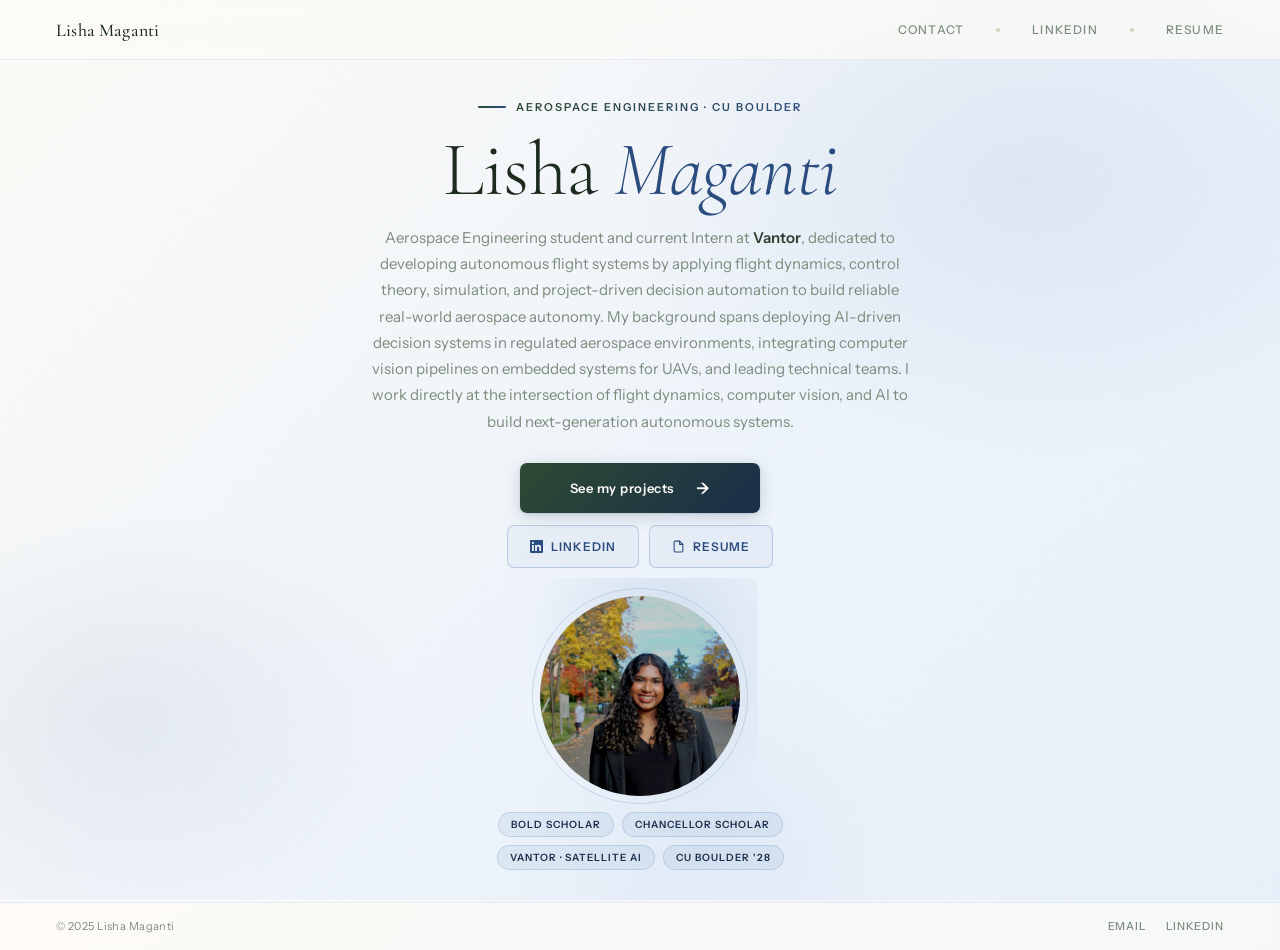
==== index.html @ 4a9e91aa "Add files via upload" ====
<!DOCTYPE html>
<html lang="en">
<head>
  <meta charset="UTF-8" />
  <meta name="viewport" content="width=device-width, initial-scale=1.0" />
  <title>Lisha Maganti — Aerospace Engineer</title>
  <link rel="preconnect" href="https://fonts.googleapis.com" />
  <link rel="preconnect" href="https://fonts.gstatic.com" crossorigin />
  <link href="https://fonts.googleapis.com/css2?family=Cormorant+Garamond:ital,wght@0,300;0,400;0,500;0,600;1,300;1,400&family=Instrument+Sans:wght@400;500;600&display=swap" rel="stylesheet" />
  <style>

    :root {
      --cream:        #FDFBF7;
      --cream-mid:    #F2EFE8;
      --cream-deep:   #E8E3D8;
      --ink:          #1C2B1E;
      --ink-mid:      #2D3F30;
      --ink-light:    #4A5E4D;
      --muted:        #7A8C7C;
      --border:       #D6CFC2;
      --border-light: #EAE5DB;

      /* Forest green — kept */
      --green:        #2D4A32;
      --green-mid:    #3D6145;

      /* Blues — new */
      --blue-deep:    #1A2E4A;
      --blue-mid:     #2B4C7E;
      --blue-soft:    #4A7AB5;
      --blue-pale:    #C8DCF5;
      --blue-wash:    rgba(74, 122, 181, 0.08);

      /* Gradients */
      --grad-hero-bg:  linear-gradient(135deg, #FDFBF7 0%, #EEF4FB 55%, #E8F0FA 100%);
      --grad-photo:    linear-gradient(160deg, #EEF4FB 0%, #D8E8F8 100%);
      --grad-btn:      linear-gradient(135deg, #2D4A32 0%, #1A2E4A 100%);
      --grad-card-hover: linear-gradient(160deg, #F7FBFF 0%, #EEF4FB 100%);
      --grad-tag-green: linear-gradient(135deg, rgba(45,74,50,0.10) 0%, rgba(26,46,74,0.08) 100%);
      --grad-accent-line: linear-gradient(90deg, #2D4A32, #2B4C7E);

      --serif:  'Cormorant Garamond', Georgia, serif;
      --sans:   'Instrument Sans', system-ui, sans-serif;
      --ease:   cubic-bezier(0.4, 0, 0.2, 1);
    }

    *, *::before, *::after { box-sizing: border-box; margin: 0; padding: 0; }
    html, body { height: 100%; }
    body {
      font-family: var(--sans);
      background: var(--grad-hero-bg);
      color: var(--ink);
      -webkit-font-smoothing: antialiased;
    }
    a { color: inherit; text-decoration: none; }
    button { font-family: inherit; cursor: pointer; border: none; background: none; }

    /* Grain */
    body::before {
      content: '';
      position: fixed; inset: 0; z-index: 0; pointer-events: none;
      background-image: url("data:image/svg+xml,%3Csvg xmlns='http://www.w3.org/2000/svg' width='300' height='300'%3E%3Cfilter id='n'%3E%3CfeTurbulence type='fractalNoise' baseFrequency='0.75' numOctaves='4' stitchTiles='stitch'/%3E%3C/filter%3E%3Crect width='300' height='300' filter='url(%23n)' opacity='0.025'/%3E%3C/svg%3E");
    }

    /* Floating blue orbs on hero bg */
    body::after {
      content: '';
      position: fixed; inset: 0; z-index: 0; pointer-events: none;
      background:
        radial-gradient(ellipse 600px 400px at 80% 20%, rgba(74,122,181,0.10) 0%, transparent 70%),
        radial-gradient(ellipse 400px 300px at 10% 80%, rgba(43,76,126,0.07) 0%, transparent 70%),
        radial-gradient(ellipse 300px 300px at 55% 95%, rgba(74,122,181,0.06) 0%, transparent 70%);
    }

    .page {
      position: relative; z-index: 1;
      min-height: 100vh;
      display: flex; flex-direction: column;
    }

    /* ── NAV ─────────────────────────────────── */
    nav {
      display: flex; align-items: center; justify-content: space-between;
      padding: 0 56px; height: 60px;
      border-bottom: 1px solid rgba(200,220,245,0.5);
      backdrop-filter: blur(8px);
      background: rgba(253,251,247,0.7);
      flex-shrink: 0;
      position: relative; z-index: 5;
    }

    .nav-wordmark {
      font-family: var(--serif);
      font-size: 18px; font-weight: 500; letter-spacing: 0.01em; color: var(--ink);
    }

    .nav-right { display: flex; align-items: center; gap: 32px; }

    .nav-link {
      font-size: 12px; font-weight: 500; letter-spacing: 0.1em; text-transform: uppercase;
      color: var(--muted); transition: color 0.2s;
    }
    .nav-link:hover { color: var(--blue-deep); }

    .nav-dot { width: 4px; height: 4px; border-radius: 50%; background: var(--border); }

    /* ── HERO ────────────────────────────────── */
    .hero {
      flex: 1;
      display: flex;
      flex-direction: column;
      align-items: center;
      justify-content: center;
      text-align: center;
      max-width: 860px; width: 100%;
      margin: 0 auto; padding: 40px 56px 32px;
      gap: 0;
    }

    .hero-left {
      display: flex; flex-direction: column; align-items: center;
      width: 100%;
    }

    .hero-eyebrow {
      display: flex; align-items: center; justify-content: center; gap: 10px; margin-bottom: 18px;
      opacity: 0; animation: riseIn 0.6s var(--ease) 0.1s forwards;
    }

    .eyebrow-line {
      width: 28px; height: 2px; flex-shrink: 0;
      background: var(--grad-accent-line);
      border-radius: 2px;
    }

    .eyebrow-text {
      font-size: 11px; font-weight: 600; letter-spacing: 0.18em; text-transform: uppercase;
      background: var(--grad-accent-line);
      -webkit-background-clip: text; -webkit-text-fill-color: transparent;
      background-clip: text;
    }

    .hero-name {
      font-family: var(--serif);
      font-size: clamp(44px, 6vw, 82px);
      font-weight: 300; line-height: 1.0;
      color: var(--ink); letter-spacing: -0.01em; margin-bottom: 16px;
      white-space: nowrap;
      opacity: 0; animation: riseIn 0.7s var(--ease) 0.2s forwards;
    }

    .hero-name em { font-style: italic; font-weight: 300; color: var(--blue-mid); }

    .hero-bio {
      font-size: 15px; font-weight: 400; line-height: 1.75; color: var(--muted);
      max-width: 540px; margin-bottom: 0;
      opacity: 0; animation: riseIn 0.7s var(--ease) 0.32s forwards;
    }

    .hero-bio strong { color: var(--ink-mid); font-weight: 600; }

    .hero-ctas {
      display: flex; flex-direction: column; gap: 12px; align-items: center;
      margin-top: 28px;
      opacity: 0; animation: riseIn 0.7s var(--ease) 0.62s forwards;
    }

    .btn-primary {
      display: inline-flex; align-items: center; justify-content: center; gap: 10px;
      padding: 15px 36px;
      background: var(--grad-btn);
      color: var(--cream);
      border-radius: 7px;
      font-size: 13px; font-weight: 600; letter-spacing: 0.04em;
      transition: opacity 0.22s, transform 0.18s, box-shadow 0.22s;
      min-width: 240px;
      box-shadow: 0 4px 16px rgba(26,46,74,0.18), 0 1px 3px rgba(26,46,74,0.12);
    }
    .btn-primary:hover {
      opacity: 0.88; transform: translateY(-2px);
      box-shadow: 0 10px 28px rgba(26,46,74,0.25), 0 2px 6px rgba(26,46,74,0.15);
    }

    .btn-primary-arrow { font-size: 16px; margin-left: 12px; transition: transform 0.2s; }
    .btn-primary:hover .btn-primary-arrow { transform: translateX(3px); }

    .btn-secondary-row { display: flex; gap: 10px; }

    .btn-secondary {
      display: inline-flex; align-items: center; gap: 8px;
      padding: 13px 22px;
      border: 1px solid rgba(74,122,181,0.3);
      border-radius: 7px;
      font-size: 12px; font-weight: 600; letter-spacing: 0.08em; text-transform: uppercase;
      color: var(--blue-mid);
      background: rgba(74,122,181,0.05);
      transition: border-color 0.2s, color 0.2s, background 0.2s, box-shadow 0.2s;
      flex: 1; justify-content: center;
    }
    .btn-secondary:hover {
      border-color: var(--blue-mid); color: var(--blue-deep);
      background: rgba(74,122,181,0.10);
      box-shadow: 0 4px 14px rgba(74,122,181,0.15);
    }

    /* ── PHOTO SIDE ──────────────────────────── */
    .hero-right {
      display: flex; flex-direction: column;
      align-items: center; justify-content: center; gap: 16px;
      opacity: 0; animation: riseIn 0.8s var(--ease) 0.5s forwards;
      margin-top: 28px;
      width: 100%;
    }

    .photo-frame {
      position: relative;
      width: clamp(140px, 16vw, 200px);
      aspect-ratio: 1/1;
    }

    /* Blue gradient glow behind photo */
    .photo-frame::after {
      content: '';
      position: absolute;
      inset: -18px;
      background: radial-gradient(ellipse at 60% 30%, rgba(74,122,181,0.18) 0%, transparent 70%);
      border-radius: 12px;
      z-index: 0;
    }

    /* Offset decorative border */
    .photo-frame::before {
      content: '';
      position: absolute; inset: -8px;
      border: 1px solid rgba(74,122,181,0.22);
      border-radius: 50%; z-index: 1;
    }

    .photo-placeholder {
      position: relative; z-index: 2;
      width: 100%; height: 100%;
      background: var(--grad-photo);
      border: 2px solid rgba(74,122,181,0.25);
      border-radius: 50%;
      display: flex; flex-direction: column;
      align-items: center; justify-content: center; gap: 12px; overflow: hidden;
    }

    .photo-placeholder::before {
      content: ''; position: absolute; inset: 0;
      background-image:
        linear-gradient(rgba(74,122,181,0.08) 1px, transparent 1px),
        linear-gradient(90deg, rgba(74,122,181,0.08) 1px, transparent 1px);
      background-size: 24px 24px;
    }

    .photo-placeholder-icon {
      position: relative; z-index: 1;
      width: 48px; height: 48px; border-radius: 50%;
      border: 1px dashed rgba(74,122,181,0.35);
      display: flex; align-items: center; justify-content: center;
    }
    .photo-placeholder-icon svg { width: 20px; height: 20px; stroke: var(--blue-soft); fill: none; stroke-width: 1.5; }

    .photo-placeholder-label {
      position: relative; z-index: 1;
      font-size: 10px; font-weight: 600; letter-spacing: 0.14em; text-transform: uppercase;
      color: var(--blue-soft);
      background: rgba(238,244,251,0.85);
      padding: 5px 12px;
      border: 1px dashed rgba(74,122,181,0.3);
      border-radius: 4px;
    }

    .credential-tags { display: flex; flex-wrap: wrap; gap: 8px; justify-content: center; max-width: 300px; }

    .credential-tag {
      font-size: 10px; font-weight: 600; letter-spacing: 0.1em; text-transform: uppercase;
      color: var(--blue-deep);
      background: rgba(74,122,181,0.09);
      border: 1px solid rgba(74,122,181,0.22);
      padding: 5px 12px; border-radius: 100px;
    }

    /* ── FOOTER ──────────────────────────────── */
    .page-footer {
      flex-shrink: 0;
      border-top: 1px solid rgba(200,220,245,0.5);
      padding: 0 56px; height: 48px;
      display: flex; align-items: center; justify-content: space-between;
      background: rgba(253,251,247,0.6);
      backdrop-filter: blur(8px);
      position: relative; z-index: 5;
    }

    .footer-left { font-size: 11px; color: var(--muted); letter-spacing: 0.04em; }
    .footer-right { display: flex; align-items: center; gap: 20px; }
    .footer-link {
      font-size: 11px; color: var(--muted); letter-spacing: 0.08em;
      text-transform: uppercase; font-weight: 500; transition: color 0.2s;
    }
    .footer-link:hover { color: var(--blue-deep); }

    /* ═══ PROJECTS PAGE ══════════════════════════════════ */
    #projects-page {
      display: none; position: fixed; inset: 0; z-index: 200;
      background: var(--grad-hero-bg);
      overflow-y: auto; opacity: 0;
      transition: opacity 0.4s var(--ease);
    }
    #projects-page.visible { display: block; }
    #projects-page.active  { opacity: 1; }

    /* Blue orbs on projects bg too */
    #projects-page::before {
      content: ''; position: fixed; inset: 0; pointer-events: none;
      background:
        radial-gradient(ellipse 500px 350px at 90% 10%, rgba(74,122,181,0.09) 0%, transparent 70%),
        radial-gradient(ellipse 400px 300px at 5% 90%,  rgba(43,76,126,0.07) 0%, transparent 70%);
    }

    .proj-nav {
      display: flex; align-items: center; justify-content: space-between;
      padding: 0 56px; height: 60px;
      border-bottom: 1px solid rgba(200,220,245,0.5);
      position: sticky; top: 0;
      background: rgba(253,251,247,0.85);
      backdrop-filter: blur(14px); z-index: 10;
    }

    .proj-nav-left { display: flex; align-items: center; gap: 20px; }

    .btn-back {
      display: flex; align-items: center; gap: 8px;
      font-size: 12px; font-weight: 600; letter-spacing: 0.1em; text-transform: uppercase;
      color: var(--muted); padding: 8px 16px;
      border: 1px solid rgba(74,122,181,0.25); border-radius: 5px;
      background: transparent; transition: all 0.2s; cursor: pointer;
    }
    .btn-back:hover { color: var(--blue-deep); border-color: var(--blue-soft); background: rgba(74,122,181,0.06); }

    .proj-nav-wordmark { font-family: var(--serif); font-size: 16px; font-weight: 500; color: var(--ink); }

    .proj-content { max-width: 1180px; margin: 0 auto; padding: 64px 56px 100px; position: relative; z-index: 1; }

    .proj-header { margin-bottom: 52px; }

    .proj-eyebrow { display: flex; align-items: center; gap: 10px; margin-bottom: 16px; }
    .proj-eyebrow-line { width: 24px; height: 2px; border-radius: 2px; background: var(--grad-accent-line); }
    .proj-eyebrow-text {
      font-size: 11px; font-weight: 600; letter-spacing: 0.18em; text-transform: uppercase;
      background: var(--grad-accent-line);
      -webkit-background-clip: text; -webkit-text-fill-color: transparent; background-clip: text;
    }

    .proj-title {
      font-family: var(--serif);
      font-size: clamp(36px, 4vw, 58px); font-weight: 300; line-height: 1.05; color: var(--ink);
    }
    .proj-title em { font-style: italic; color: var(--blue-mid); }

    /* Grid */
    .proj-grid {
      display: grid; grid-template-columns: repeat(3, 1fr);
      gap: 16px;
    }

    .proj-card {
      background: rgba(253,251,247,0.75);
      border: 1px solid rgba(200,220,245,0.6);
      border-radius: 12px; padding: 28px 24px;
      cursor: pointer;
      transition: background 0.25s, border-color 0.25s, transform 0.22s, box-shadow 0.25s;
      display: flex; flex-direction: column; gap: 12px;
      position: relative;
      backdrop-filter: blur(6px);
    }

    .proj-card:hover {
      background: rgba(238,244,251,0.92);
      border-color: rgba(74,122,181,0.38);
      transform: translateY(-3px);
      box-shadow: 0 12px 32px rgba(74,122,181,0.13), 0 2px 6px rgba(26,46,74,0.07);
    }

    .proj-card.wide { grid-column: span 2; }

    /* Blue accent stripe at top of card */
    .proj-card::before {
      content: '';
      position: absolute; top: 0; left: 24px; right: 24px; height: 2px;
      background: var(--grad-accent-line);
      border-radius: 0 0 2px 2px;
      opacity: 0;
      transition: opacity 0.25s;
    }
    .proj-card:hover::before { opacity: 1; }

    .proj-card-cat {
      font-size: 10px; font-weight: 600; letter-spacing: 0.14em; text-transform: uppercase;
      background: var(--grad-accent-line);
      -webkit-background-clip: text; -webkit-text-fill-color: transparent; background-clip: text;
    }

    .proj-card-img {
      width: 100%; aspect-ratio: 16/9;
      background: linear-gradient(135deg, #EEF4FB 0%, #D8E8F8 100%);
      border: 1px dashed rgba(74,122,181,0.25);
      border-radius: 7px;
      display: flex; align-items: center; justify-content: center;
      position: relative; overflow: hidden;
    }

    .proj-card-img::before {
      content: ''; position: absolute; inset: 0;
      background-image:
        linear-gradient(rgba(74,122,181,0.07) 1px, transparent 1px),
        linear-gradient(90deg, rgba(74,122,181,0.07) 1px, transparent 1px);
      background-size: 20px 20px;
    }

    .proj-card-img-label {
      position: relative; z-index: 1;
      font-size: 10px; font-weight: 600; letter-spacing: 0.12em; text-transform: uppercase;
      color: var(--blue-soft); background: rgba(238,244,251,0.9);
      border: 1px dashed rgba(74,122,181,0.3); padding: 4px 10px; border-radius: 4px;
    }

    .proj-card-title {
      font-family: var(--serif); font-size: 20px; font-weight: 400;
      line-height: 1.2; color: var(--ink);
    }

    .proj-card-desc {
      font-size: 13px; line-height: 1.65; color: var(--muted); flex: 1;
    }

    /* Tags — restored from V1, restyled */
    .proj-card-tags { display: flex; flex-wrap: wrap; gap: 6px; margin-top: 4px; }

    .proj-card-tag {
      font-size: 10px; font-weight: 600; letter-spacing: 0.06em;
      padding: 4px 10px; border-radius: 5px;
      color: var(--blue-deep);
      background: rgba(74,122,181,0.09);
      border: 1px solid rgba(74,122,181,0.2);
      transition: background 0.2s, border-color 0.2s;
    }
    .proj-card:hover .proj-card-tag {
      background: rgba(74,122,181,0.14);
      border-color: rgba(74,122,181,0.32);
    }

    .proj-card-arrow {
      position: absolute; top: 24px; right: 22px;
      font-size: 15px; color: rgba(74,122,181,0.3);
      transition: color 0.2s, transform 0.2s;
    }
    .proj-card:hover .proj-card-arrow { color: var(--blue-mid); transform: translate(2px, -2px); }

    /* ═══ DETAIL OVERLAY ══════════════════════════════════ */
    #detail-overlay {
      display: none; position: fixed; inset: 0; z-index: 300;
      background: var(--grad-hero-bg);
      overflow-y: auto; opacity: 0;
      transition: opacity 0.35s var(--ease);
    }
    #detail-overlay.visible { display: block; }
    #detail-overlay.active  { opacity: 1; }

    .detail-nav {
      display: flex; align-items: center; justify-content: space-between;
      padding: 0 56px; height: 60px;
      border-bottom: 1px solid rgba(200,220,245,0.5);
      position: sticky; top: 0;
      background: rgba(253,251,247,0.88); backdrop-filter: blur(14px); z-index: 10;
    }

    .detail-inner { max-width: 900px; margin: 0 auto; padding: 60px 56px 100px; }

    .detail-eyebrow {
      font-size: 11px; font-weight: 600; letter-spacing: 0.18em; text-transform: uppercase;
      background: var(--grad-accent-line);
      -webkit-background-clip: text; -webkit-text-fill-color: transparent; background-clip: text;
      margin-bottom: 14px;
    }

    .detail-title {
      font-family: var(--serif);
      font-size: clamp(38px, 5vw, 62px); font-weight: 300; line-height: 1.05;
      color: var(--ink); margin-bottom: 36px;
    }

    .detail-hero-img {
      width: 100%; aspect-ratio: 16/7;
      background: linear-gradient(135deg, #EEF4FB 0%, #D8E8F8 100%);
      border: 1px dashed rgba(74,122,181,0.28); border-radius: 10px;
      display: flex; flex-direction: column; align-items: center; justify-content: center; gap: 12px;
      margin-bottom: 52px; position: relative; overflow: hidden;
    }

    .detail-hero-img::before {
      content: ''; position: absolute; inset: 0;
      background-image:
        linear-gradient(rgba(74,122,181,0.07) 1px, transparent 1px),
        linear-gradient(90deg, rgba(74,122,181,0.07) 1px, transparent 1px);
      background-size: 28px 28px;
    }

    .detail-hero-img-label {
      position: relative; z-index: 1;
      font-size: 11px; font-weight: 600; letter-spacing: 0.14em; text-transform: uppercase;
      color: var(--blue-soft); background: rgba(238,244,251,0.9);
      border: 1px dashed rgba(74,122,181,0.28); padding: 6px 14px; border-radius: 4px;
    }

    .detail-grid { display: grid; grid-template-columns: 1fr 280px; gap: 48px; align-items: start; }

    .detail-section-label {
      font-size: 11px; font-weight: 600; letter-spacing: 0.16em; text-transform: uppercase;
      background: var(--grad-accent-line);
      -webkit-background-clip: text; -webkit-text-fill-color: transparent; background-clip: text;
      margin-bottom: 14px;
    }

    .detail-body { font-size: 15px; line-height: 1.8; color: var(--muted); margin-bottom: 32px; }

    .writeup-placeholder {
      background: rgba(238,244,251,0.7); border: 1px dashed rgba(74,122,181,0.25);
      border-radius: 10px; padding: 28px; margin-bottom: 28px;
    }

    .writeup-placeholder-label {
      font-size: 10px; font-weight: 600; letter-spacing: 0.14em; text-transform: uppercase;
      color: var(--blue-soft); margin-bottom: 14px;
      display: flex; align-items: center; gap: 8px;
    }
    .writeup-placeholder-label::before { content: '[ ]'; font-family: monospace; color: rgba(74,122,181,0.35); }

    .skel { height: 11px; border-radius: 3px; background: rgba(74,122,181,0.08); margin-bottom: 8px; }
    .skel.full { width: 100%; } .skel.wide { width: 85%; }
    .skel.mid  { width: 68%; }  .skel.slim { width: 45%; }

    .detail-bullets { list-style: none; display: flex; flex-direction: column; gap: 10px; margin-bottom: 36px; }
    .detail-bullets li { font-size: 14px; color: var(--muted); line-height: 1.65; padding-left: 18px; position: relative; }
    .detail-bullets li::before { content: '—'; position: absolute; left: 0; color: rgba(74,122,181,0.4); }

    .detail-media-grid { display: grid; grid-template-columns: 1fr 1fr; gap: 14px; margin-top: 8px; }

    .media-placeholder {
      aspect-ratio: 4/3;
      background: linear-gradient(135deg, #EEF4FB 0%, #D8E8F8 100%);
      border: 1px dashed rgba(74,122,181,0.25); border-radius: 8px;
      display: flex; align-items: center; justify-content: center;
      font-size: 11px; font-weight: 600; letter-spacing: 0.1em; text-transform: uppercase;
      color: var(--blue-soft); position: relative; overflow: hidden;
    }

    .media-placeholder::before {
      content: ''; position: absolute; inset: 0;
      background-image:
        linear-gradient(rgba(74,122,181,0.06) 1px, transparent 1px),
        linear-gradient(90deg, rgba(74,122,181,0.06) 1px, transparent 1px);
      background-size: 20px 20px;
    }

    .media-placeholder span { position: relative; z-index: 1; }

    .detail-sidebar { display: flex; flex-direction: column; gap: 14px; position: sticky; top: 76px; }

    .sidebar-block {
      background: rgba(238,244,251,0.7);
      border: 1px solid rgba(200,220,245,0.6);
      border-radius: 10px; padding: 20px;
      backdrop-filter: blur(6px);
    }

    .sidebar-block-title {
      font-size: 10px; font-weight: 600; letter-spacing: 0.16em; text-transform: uppercase;
      color: var(--muted); margin-bottom: 14px;
    }

    .sidebar-item {
      display: flex; align-items: flex-start;
      gap: 10px; font-size: 13px; color: var(--ink-light);
      padding: 6px 0; border-bottom: 1px solid rgba(200,220,245,0.4);
    }
    .sidebar-item:last-child { border-bottom: none; }

    .sidebar-dot { width: 5px; height: 5px; border-radius: 50%; background: var(--green); margin-top: 5px; flex-shrink: 0; }

    /* Tags in detail too */
    .detail-tags { display: flex; flex-wrap: wrap; gap: 6px; margin-bottom: 32px; }
    .detail-tag {
      font-size: 10px; font-weight: 600; letter-spacing: 0.06em;
      padding: 5px 11px; border-radius: 5px;
      color: var(--blue-deep);
      background: rgba(74,122,181,0.09);
      border: 1px solid rgba(74,122,181,0.2);
    }


    /* TABS */
    .tab-bar {
      display: flex; gap: 4px; margin-bottom: 36px;
      background: rgba(238,244,251,0.6);
      border: 1px solid rgba(200,220,245,0.6);
      border-radius: 10px; padding: 5px;
      width: fit-content;
    }

    .tab-btn {
      font-family: var(--sans); font-size: 13px; font-weight: 600;
      letter-spacing: 0.04em; padding: 10px 24px;
      border-radius: 7px; border: none; background: transparent;
      color: var(--muted); cursor: pointer;
      transition: all 0.22s var(--ease);
    }

    .tab-btn.active {
      background: var(--grad-btn);
      color: var(--cream);
      box-shadow: 0 2px 10px rgba(26,46,74,0.18);
    }

    .tab-btn:not(.active):hover {
      color: var(--blue-deep);
      background: rgba(74,122,181,0.08);
    }

    .tab-panel { display: block; }
    .tab-panel.hidden { display: none; }

    /* ── Animations ──────────────────────────── */
    @keyframes riseIn {
      from { opacity: 0; transform: translateY(14px); }
      to   { opacity: 1; transform: translateY(0); }
    }

    /* ── Responsive ──────────────────────────── */
    @media (max-width: 900px) {
      nav, .proj-nav, .detail-nav, .page-footer { padding: 0 28px; }
      .hero { padding: 32px 24px 24px; }
      .hero-left { padding: 0; border: none; }
      .hero-right { margin-top: 20px; }
      .hero-name { white-space: normal; font-size: clamp(38px, 10vw, 56px); }
      .proj-content, .detail-inner { padding: 48px 28px 80px; }
      .proj-grid { grid-template-columns: 1fr; }
      .proj-card.wide { grid-column: span 1; }
      .detail-grid { grid-template-columns: 1fr; }
      .detail-sidebar { position: static; }
    }
  </style>
</head>
<body>

<!-- ════════════════ HOME ════════════════ -->
<div class="page" id="home-page">

  <nav>
    <div class="nav-wordmark">Lisha Maganti</div>
    <div class="nav-right">
      <a href="mailto:lishamaganti207@gmail.com" class="nav-link">Contact</a>
      <div class="nav-dot"></div>
      <a href="https://www.linkedin.com/in/lisha-maganti" target="_blank" class="nav-link">LinkedIn</a>
      <div class="nav-dot"></div>
      <a href="[data-uri]" target="_blank" class="nav-link">Resume</a><!-- TODO: replace # with your PDF URL -->
    </div>
  </nav>

  <main class="hero">

    <div class="hero-left">
      <div class="hero-eyebrow">
        <div class="eyebrow-line"></div>
        <span class="eyebrow-text">Aerospace Engineering · CU Boulder</span>
      </div>

      <h1 class="hero-name">Lisha <em>Maganti</em></h1>

      <p class="hero-bio">
        Aerospace Engineering student and current Intern at <strong>Vantor</strong>, dedicated to developing autonomous flight systems by applying flight dynamics, control theory, simulation, and project-driven decision automation to build reliable real-world aerospace autonomy. My background spans deploying AI-driven decision systems in regulated aerospace environments, integrating computer vision pipelines on embedded systems for UAVs, and leading technical teams. I work directly at the intersection of flight dynamics, computer vision, and AI to build next-generation autonomous systems.
      </p>

      <div class="hero-ctas">
        <button class="btn-primary" onclick="openProjects()">
          See my projects
          <span class="btn-primary-arrow">→</span>
        </button>
        <div class="btn-secondary-row">
          <a href="https://www.linkedin.com/in/lisha-maganti" target="_blank" class="btn-secondary">
            <svg width="13" height="13" viewBox="0 0 24 24" fill="currentColor"><path d="M20.447 20.452h-3.554v-5.569c0-1.328-.027-3.037-1.852-3.037-1.853 0-2.136 1.445-2.136 2.939v5.667H9.351V9h3.414v1.561h.046c.477-.9 1.637-1.85 3.37-1.85 3.601 0 4.267 2.37 4.267 5.455v6.286zM5.337 7.433a2.062 2.062 0 0 1-2.063-2.065 2.064 2.064 0 1 1 2.063 2.065zm1.782 13.019H3.555V9h3.564v11.452zM22.225 0H1.771C.792 0 0 .774 0 1.729v20.542C0 23.227.792 24 1.771 24h20.451C23.2 24 24 23.227 24 22.271V1.729C24 .774 23.2 0 22.222 0h.003z"/></svg>
            LinkedIn
          </a>
          <a href="[data-uri]" target="_blank" class="btn-secondary">
            <svg width="13" height="13" viewBox="0 0 24 24" fill="none" stroke="currentColor" stroke-width="2" stroke-linecap="round" stroke-linejoin="round"><path d="M14 2H6a2 2 0 0 0-2 2v16a2 2 0 0 0 2 2h12a2 2 0 0 0 2-2V8z"/><polyline points="14,2 14,8 20,8"/></svg>
            Resume
          </a>
        </div>
      </div>
    </div>

    <div class="hero-right">
      <div class="photo-frame">
        <img src="[data-uri]" alt="Lisha Maganti" style="width:100%;height:100%;object-fit:cover;object-position:center top;border-radius:50%;position:relative;z-index:2;">
      </div>
      <div class="credential-tags">
        <span class="credential-tag">BOLD Scholar</span>
        <span class="credential-tag">Chancellor Scholar</span>
        <span class="credential-tag">Vantor · Satellite AI</span>
        <span class="credential-tag">CU Boulder '28</span>
      </div>
    </div>

  </main>

  <footer class="page-footer">
    <span class="footer-left">© 2025 Lisha Maganti</span>
    <div class="footer-right">
      <a href="mailto:lishamaganti207@gmail.com" class="footer-link">Email</a>
      <a href="https://www.linkedin.com/in/lisha-maganti" target="_blank" class="footer-link">LinkedIn</a>
    </div>
  </footer>
</div>


<!-- ════════════════ PROJECTS PAGE ════════════════ -->
<div id="projects-page">
  <nav class="proj-nav">
    <div class="proj-nav-left">
      <button class="btn-back" onclick="closeProjects()">← Back</button>
      <span class="proj-nav-wordmark">Projects</span>
    </div>
    <div class="nav-right">
      <a href="https://www.linkedin.com/in/lisha-maganti" target="_blank" class="nav-link">LinkedIn</a>
      <div class="nav-dot"></div>
      <a href="[data-uri]" target="_blank" class="nav-link">Resume</a>
    </div>
  </nav>

  <div class="proj-content">
    <div class="proj-header">
      <div class="proj-eyebrow">
        <div class="proj-eyebrow-line"></div>
        <span class="proj-eyebrow-text">Selected Work</span>
      </div>
      <h2 class="proj-title">Work &amp; <em>Projects</em></h2>
    </div>

    <!-- TABS -->
    <div class="tab-bar">
      <button class="tab-btn active" onclick="switchTab('internships', this)">Internships &amp; Roles</button>
      <button class="tab-btn" onclick="switchTab('projects', this)">Engineering Projects</button>
    </div>

    <!-- ── INTERNSHIPS TAB ───────────────────────────── -->
    <div class="tab-panel" id="tab-internships">
      <div class="proj-grid">

        <div class="proj-card wide" onclick="openDetail('vantor')">
          <span class="proj-card-arrow">↗</span>
          <div class="proj-card-cat">Remote Sensing · Robotics · AI — Current</div>
          <div class="proj-card-img"><span class="proj-card-img-label">Add project image here</span></div>
          <div class="proj-card-title">BRDF Robot &amp; Radiometric Calibration Site AI — Vantor</div>
          <p class="proj-card-desc">Building a BRDF measurement robot and training an AI model to autonomously identify radiometric calibration sites worldwide — directly supporting absolute radiometric calibration of Vantor's satellite constellation for accurate remote sensing data.</p>
          <div class="proj-card-tags">
            <span class="proj-card-tag">BRDF</span><span class="proj-card-tag">Robot Design</span><span class="proj-card-tag">Machine Learning</span><span class="proj-card-tag">Satellite Remote Sensing</span><span class="proj-card-tag">Radiometric Calibration</span><span class="proj-card-tag">Python</span><span class="proj-card-tag">Computer Vision</span>
          </div>
        </div>

        <div class="proj-card" onclick="openDetail('itar')">
          <span class="proj-card-arrow">↗</span>
          <div class="proj-card-cat">AI · Decision Automation · Jun 2025–Jan 2026</div>
          <div class="proj-card-img"><span class="proj-card-img-label">Add image here</span></div>
          <div class="proj-card-title">AI-Driven ITAR/EAR Classification System — Aerojet Rocketdyne</div>
          <p class="proj-card-desc">Production ML pipeline using Palantir AIP to classify aerospace parts under trade compliance — 90% faster than manual review. Presented at the 2025 Global Trade Summit.</p>
          <div class="proj-card-tags">
            <span class="proj-card-tag">ML Classification</span><span class="proj-card-tag">Palantir AIP</span><span class="proj-card-tag">ITAR/EAR</span><span class="proj-card-tag">Automation</span>
          </div>
        </div>

        <div class="proj-card" onclick="openDetail('suas')">
          <span class="proj-card-arrow">↗</span>
          <div class="proj-card-cat">UAV · Autonomy · Computer Vision · Apr–Sept 2024</div>
          <div class="proj-card-img"><span class="proj-card-img-label">Add image here</span></div>
          <div class="proj-card-title">UAV Engineering &amp; Computer Vision — SLU AirCRAFT Lab</div>
          <p class="proj-card-desc">Designed UAV airframe components in SolidWorks with FEA validation. Integrated YOLOv8 + OpenCV autonomous detection pipeline on Jetson/Raspberry Pi. Built carbon fiber composite layups for wings and fuselage.</p>
          <div class="proj-card-tags">
            <span class="proj-card-tag">SolidWorks</span><span class="proj-card-tag">FEA</span><span class="proj-card-tag">YOLOv8</span><span class="proj-card-tag">OpenCV</span><span class="proj-card-tag">Jetson Nano</span><span class="proj-card-tag">Carbon Fiber</span>
          </div>
        </div>

        <div class="proj-card wide" onclick="openDetail('rf')">
          <span class="proj-card-arrow">↗</span>
          <div class="proj-card-cat">Space · RF Systems · Apr–Sept 2023</div>
          <div class="proj-card-img"><span class="proj-card-img-label">Add image here</span></div>
          <div class="proj-card-title">High-Altitude RF Event Detection Payload — SLU Space Lab</div>
          <p class="proj-card-desc">Designed and built an autonomous RF payload for high-altitude balloon flights. Detected atmospheric RF events including lightning strikes and transmitted real-time telemetry to a ground station. Analyzed 100+ NASA CubeSat mission reports to inform design.</p>
          <div class="proj-card-tags">
            <span class="proj-card-tag">Python</span><span class="proj-card-tag">SDR</span><span class="proj-card-tag">Raspberry Pi</span><span class="proj-card-tag">Telemetry</span><span class="proj-card-tag">RF Signal Processing</span>
          </div>
        </div>

      </div>
    </div>

    <!-- ── PROJECTS TAB ─────────────────────────────── -->
    <div class="tab-panel hidden" id="tab-projects">
      <div class="proj-grid">

        <div class="proj-card wide" onclick="openDetail('suas_proj')">
          <span class="proj-card-arrow">↗</span>
          <div class="proj-card-cat">UAV · Autonomy · Computer Vision · 2024</div>
          <div class="proj-card-img"><span class="proj-card-img-label">Add project image here</span></div>
          <div class="proj-card-title">SUAS Glider &amp; Autonomous Detection System</div>
          <p class="proj-card-desc">Designed a student unmanned aerial systems glider from structural CAD through full aerodynamic analysis. Integrated onboard YOLOv8 + OpenCV detection on a Jetson-based pipeline for real-time autonomous target identification during flight.</p>
          <div class="proj-card-tags">
            <span class="proj-card-tag">SolidWorks</span><span class="proj-card-tag">Autodesk FEA</span><span class="proj-card-tag">YOLOv8</span><span class="proj-card-tag">OpenCV</span><span class="proj-card-tag">Jetson Nano</span><span class="proj-card-tag">CFD</span><span class="proj-card-tag">Carbon Fiber</span>
          </div>
        </div>

        <div class="proj-card" onclick="openDetail('hummingbird')">
          <span class="proj-card-arrow">↗</span>
          <div class="proj-card-cat">UAV · Structures · Composites · 2024</div>
          <div class="proj-card-img"><span class="proj-card-img-label">Add image here</span></div>
          <div class="proj-card-title">Hummingbird UAV — Carbon Fiber Airframe</div>
          <p class="proj-card-desc">Designed landing gear and structural components in SolidWorks. Created carbon fiber composite layups for wings and fuselage on the Hummingbird fixed-wing UAV.</p>
          <div class="proj-card-tags">
            <span class="proj-card-tag">SolidWorks</span><span class="proj-card-tag">Carbon Fiber</span><span class="proj-card-tag">3D Printing</span><span class="proj-card-tag">Laser Cutting</span><span class="proj-card-tag">FEA</span>
          </div>
        </div>

        <div class="proj-card" onclick="openDetail('blaze')">
          <span class="proj-card-arrow">↗</span>
          <div class="proj-card-cat">Startup · AI Product · 2024–Present</div>
          <div class="proj-card-img"><span class="proj-card-img-label">Add image here</span></div>
          <div class="proj-card-title">Blaze — Co-Founder Matching Platform</div>
          <p class="proj-card-desc">AI-driven co-founder matching platform with algorithmic pairing. 100+ users, 300+ newsletter subscribers, NVC semi-finalist at CU Boulder.</p>
          <div class="proj-card-tags">
            <span class="proj-card-tag">AI Matching</span><span class="proj-card-tag">Full-Stack</span><span class="proj-card-tag">Product Design</span><span class="proj-card-tag">Growth</span>
          </div>
        </div>

        <div class="proj-card" onclick="openDetail('dbf')">
          <span class="proj-card-arrow">↗</span>
          <div class="proj-card-cat">Structures · Aerodynamics · 2025–Present</div>
          <div class="proj-card-img"><span class="proj-card-img-label">Add image here</span></div>
          <div class="proj-card-title">AIAA Design Build Fly</div>
          <p class="proj-card-desc">Structures and design team member for CU Boulder's national AIAA DBF entry. CAD modeling, structural analysis, and CFD-based aerodynamic evaluation.</p>
          <div class="proj-card-tags">
            <span class="proj-card-tag">CAD</span><span class="proj-card-tag">CFD</span><span class="proj-card-tag">Structural Analysis</span><span class="proj-card-tag">Aerodynamics</span>
          </div>
        </div>

        <div class="proj-card wide" onclick="openDetail('robot')">
          <span class="proj-card-arrow">↗</span>
          <div class="proj-card-cat">Robotics · Autonomy · Embedded · 2020–2021</div>
          <div class="proj-card-img"><span class="proj-card-img-label">Add project image here</span></div>
          <div class="proj-card-title">Autonomous Food Delivery Robot</div>
          <p class="proj-card-desc">Built from scratch for hands-free sanitary delivery during COVID-19. Waypoint-based GPS navigation, ultrasonic obstacle avoidance, UV sanitization — on a custom VEX + Raspberry Pi platform.</p>
          <div class="proj-card-tags">
            <span class="proj-card-tag">Raspberry Pi</span><span class="proj-card-tag">Python</span><span class="proj-card-tag">GPS Navigation</span><span class="proj-card-tag">Ultrasonics</span><span class="proj-card-tag">VEX Robotics</span><span class="proj-card-tag">UV Systems</span>
          </div>
        </div>

        <div class="proj-card" onclick="openDetail('ftc')">
          <span class="proj-card-arrow">↗</span>
          <div class="proj-card-cat">Robotics · CAD · FEA · 2022–2024</div>
          <div class="proj-card-img"><span class="proj-card-img-label">Add image here</span></div>
          <div class="proj-card-title">FTC Competition Robots</div>
          <p class="proj-card-desc">Led CAD design across two FTC seasons — 6-iteration pocketed aluminum side plates (31–55% weight savings), FEA stress analysis, CNC machining, full system integration.</p>
          <div class="proj-card-tags">
            <span class="proj-card-tag">SolidWorks</span><span class="proj-card-tag">FEA</span><span class="proj-card-tag">CNC Machining</span><span class="proj-card-tag">Mecanum Drive</span><span class="proj-card-tag">Odometry</span>
          </div>
        </div>

      </div>
    </div>

  </div>
  </div>
</div>


<!-- ════════════════ DETAIL OVERLAY ════════════════ -->
<div id="detail-overlay">
  <nav class="detail-nav">
    <div class="proj-nav-left">
      <button class="btn-back" onclick="closeDetail()">← Projects</button>
    </div>
    <div class="nav-right">
      <a href="https://www.linkedin.com/in/lisha-maganti" target="_blank" class="nav-link">LinkedIn</a>
    </div>
  </nav>

  <div class="detail-inner">
    <div class="detail-eyebrow" id="detail-cat"></div>
    <h2 class="detail-title" id="detail-title"></h2>

    <div class="detail-hero-img">
      <!-- TODO: Replace with <img src="..." style="width:100%;height:100%;object-fit:cover;border-radius:10px;"> -->
      <div class="detail-hero-img-label">Drop hero image or diagram here</div>
    </div>

    <div class="detail-grid">
      <div class="detail-main">
        <div class="detail-section-label">Overview</div>
        <div class="detail-body" id="detail-overview"></div>

        <div class="writeup-placeholder">
          <div class="writeup-placeholder-label">Technical Write-Up — Add Your Content Here</div>
          <div class="skel full"></div><div class="skel full"></div>
          <div class="skel wide"></div><div class="skel full"></div>
          <div class="skel mid"></div><div class="skel slim"></div>
        </div>

        <div class="detail-section-label">Key Contributions</div>
        <ul class="detail-bullets" id="detail-bullets"></ul>

        <div class="detail-section-label">Technologies</div>
        <div class="detail-tags" id="detail-tags-inline"></div>

        <div class="detail-section-label">Media &amp; Diagrams</div>
        <div class="detail-media-grid">
          <!-- TODO: Replace placeholders with <img src="..."> -->
          <div class="media-placeholder"><span>CAD / Diagram</span></div>
          <div class="media-placeholder"><span>Results / Data</span></div>
        </div>
      </div>

      <div class="detail-sidebar">
        <div class="sidebar-block">
          <div class="sidebar-block-title">Project Details</div>
          <div id="detail-details"></div>
        </div>
        <div class="sidebar-block" style="padding:0;overflow:hidden;aspect-ratio:4/3;display:flex;align-items:center;justify-content:center;background:linear-gradient(135deg,#EEF4FB,#D8E8F8);border:1px dashed rgba(74,122,181,0.28);border-radius:10px;">
          <!-- TODO: Replace with <img src="..." style="width:100%;height:100%;object-fit:cover;"> -->
          <span style="font-size:10px;font-weight:600;letter-spacing:0.12em;text-transform:uppercase;color:var(--blue-soft);">Add photo here</span>
        </div>
      </div>
    </div>
  </div>
</div>


<script>
  const PROJECTS = {
    suas_proj: {
      cat: "UAV · Autonomy · Computer Vision — SLU AirCRAFT Lab, 2024",
      title: "SUAS Glider & Autonomous Detection System",
      overview: "Developed at the SLU AirCRAFT Lab, this project encompassed full-stack UAV development from airframe structural design through autonomous perception integration. [Add your full technical write-up here.]",
      bullets: ["Designed lightweight airframe components in SolidWorks with Autodesk FEA validation","Integrated YOLOv8 + OpenCV real-time detection pipeline on Jetson Nano","Performed CFD aerodynamic analysis — drag polars and CL/alpha sweeps","Fabricated wings via hot-wire airfoil cutting and carbon fiber composite layups","Collaborated with 2 graduate researchers, a research professor, and 10 interns"],
      tech: ["SolidWorks","Autodesk FEA","YOLOv8","OpenCV","Jetson Nano","Linux","CFD","Carbon Fiber Composites"],
      details: [{l:"Duration",v:"Apr – Sept 2024"},{l:"Lab",v:"SLU AirCRAFT Lab"},{l:"Role",v:"UAV Engineering Intern"}]
    },
    vantor: {
      cat: "Remote Sensing · Robotics · AI — Vantor, 2026–Present",
      title: "BRDF Robot & Radiometric Calibration Site AI",
      overview: "At Vantor (formerly Maxar Intelligence), a Westminster, CO-based spatial intelligence company, I am building a BRDF (Bidirectional Reflectance Distribution Function) measurement robot and training an AI model to autonomously identify and classify radiometric calibration sites around the world. Radiometric calibration ensures satellite imagery captures Earth radiance correctly — foundational for accurate remote sensing, vegetation analysis, and AI/ML workflows on satellite data.",
      bullets: [
        "Designing and building a BRDF robot for measuring bidirectional reflectance distribution functions of surface materials",
        "Training an AI model to identify and classify pseudo-invariant calibration sites (PICS) globally from satellite imagery",
        "Work directly supports absolute radiometric calibration of Vantor's satellite constellation",
        "Calibration data underpins spectral analysis for vegetation health, crop differentiation, burn severity, and material classification",
        "Contributes to radiometric consistency enabling AI/ML workflows on large satellite imagery archives"
      ],
      tech: ["BRDF Measurement", "Robot Design", "Machine Learning", "Satellite Remote Sensing", "Radiometric Calibration", "Python", "Computer Vision"],
      details: [{l:"Duration",v:"Jan 2026 – Present"},{l:"Company",v:"Vantor (formerly Maxar Intelligence)"},{l:"Location",v:"Westminster, CO"},{l:"Role",v:"Remote Sensing & Robotics Intern"}]
    },
    suas: {
      cat: "UAV · Autonomy · Computer Vision — SLU AirCRAFT Lab, 2024",
      title: "SUAS Glider & Autonomous Detection System",
      overview: "Developed at the SLU AirCRAFT Lab, this project encompassed full-stack UAV development from airframe structural design through autonomous perception integration. [Add your full technical write-up here.]",
      bullets: ["Designed lightweight airframe components in SolidWorks with Autodesk FEA validation","Integrated YOLOv8 + OpenCV real-time detection pipeline on Jetson Nano","Performed CFD aerodynamic analysis — drag polars and CL/alpha sweeps","Fabricated wings via hot-wire airfoil cutting and carbon fiber composite layups","Collaborated with 2 graduate researchers, a research professor, and 10 interns"],
      tech: ["SolidWorks","Autodesk FEA","YOLOv8","OpenCV","Jetson Nano","Linux","CFD","Carbon Fiber Composites"],
      details: [{l:"Duration",v:"Apr – Sept 2024"},{l:"Lab",v:"SLU AirCRAFT Lab"},{l:"Role",v:"UAV Engineering Intern"}]
    },
    rf: {
      cat: "Space Systems · RF Engineering — SLU Space Lab, 2023",
      title: "High-Altitude RF Event Detection Payload",
      overview: "Designed and built an autonomous RF event detection payload for high-altitude balloon flights — detecting atmospheric RF events including lightning strikes and transmitting real-time telemetry to a ground station. [Add your full write-up here.]",
      bullets: ["Analyzed 100+ NASA CubeSat Launch Initiative reports to identify recurring failure modes","Designed autonomous stimulus-response logic for RF event classification","Implemented real-time telemetry downlink to a ground receiver station","Successfully detected lightning strike RF signatures during flight","Packaged electronics for high-altitude thermal and pressure environment"],
      tech: ["Python","Software-Defined Radio (SDR)","Raspberry Pi","RF Signal Processing","Telemetry","Linux"],
      details: [{l:"Duration",v:"Apr – Sept 2023"},{l:"Lab",v:"SLU Space Lab"},{l:"Role",v:"RF Payload Intern"}]
    },
    itar: {
      cat: "AI · ML · Decision Automation — Aerojet Rocketdyne, Jun 2025–Jan 2026",
      title: "AI-Driven ITAR/EAR Classification System",
      overview: "Deployed a production ML classification system using Palantir's AI Playground at Aerojet Rocketdyne — automating aerospace parts classification under ITAR/EAR trade compliance, cutting processing time by ~90%. Presented at the 2025 Global Trade Summit. [Add your full write-up here.]",
      bullets: ["Built and deployed ML pipeline in Palantir AIP for real-time ITAR/EAR compliance","Reduced processing time by ~90% versus manual review","Extended system to cover Schedule-B export classifications","Presented at the 2025 Global Trade Summit","Built iteratively with GTC leadership and Technical Specialists"],
      tech: ["Palantir AIP","Machine Learning","Classification Models","Python","Automation"],
      details: [{l:"Duration",v:"Jun 2025 – Jan 2026"},{l:"Org",v:"Aerojet Rocketdyne (L3Harris)"},{l:"Role",v:"GTC Intern"}]
    },
    hummingbird: {
      cat: "UAV · Structures · Composites — SLU AirCRAFT Lab, 2024",
      title: "Hummingbird UAV — Carbon Fiber Airframe",
      overview: "Structural design and composite manufacturing contributions to the Hummingbird fixed-wing UAV. Focused on landing gear and wing/fuselage carbon fiber layups within tight mass constraints. [Add your full write-up here.]",
      bullets: ["Designed landing gear in SolidWorks with full engineering drawings","Created carbon fiber composite layups for wing and fuselage","Balanced mass and structural integrity within weight budget","Produced 3D-printed and laser-cut components for final assembly"],
      tech: ["SolidWorks","Carbon Fiber Composites","3D Printing","Laser Cutting","FEA"],
      details: [{l:"Duration",v:"2024"},{l:"Lab",v:"SLU AirCRAFT Lab"},{l:"Role",v:"Structures Engineer"}]
    },
    ftc: {
      cat: "Robotics · Mechanical Design — FTC 2022–2024",
      title: "FTC Competition Robots",
      overview: "Led mechanical design for two First Tech Challenge competition seasons. Applied iterative design from concept sketches through 6 CAD iterations, using FEA stress analysis, CNC machining, and systematic weight reduction. [Add your full write-up here.]",
      bullets: ["Led CAD design — concept sketches through manufacturing specs","Pocketed aluminum side plates: 31% weight saved (2022-23), 55% (2023-24)","FEA stress analysis on intake ramp and box to improve warp resistance","Dead-axle drivetrain with 20.5:1 gear reduction and integrated odometry pods","Supervised CNC machining, 3D printing, and full system assembly"],
      tech: ["SolidWorks","FEA (Autodesk)","CNC Machining","3D Printing","Mecanum Drivetrain","Odometry"],
      details: [{l:"Duration",v:"2022 – 2024"},{l:"Competition",v:"First Tech Challenge"},{l:"Role",v:"CAD Captain → Co-Captain"}]
    },
    blaze: {
      cat: "Startup · AI Product — CU Boulder, 2024–Present",
      title: "Blaze — Co-Founder Matching Platform",
      overview: "Blaze is an AI-driven startup ecosystem platform solving co-founder discovery with an algorithmic matching engine. [Add your technical architecture and entrepreneurial story here.]",
      bullets: ["Co-founded and built an AI co-founder matching platform from scratch","Designed and implemented core matching algorithm by skills, goals, and vision","Scaled to 100+ users and 300+ newsletter subscribers","Qualified for semi-finals at CU Boulder's New Venture Challenge (NVC)"],
      tech: ["AI Matching Algorithm","Full-Stack Development","Product Design","Growth Marketing"],
      details: [{l:"Duration",v:"Nov 2024 – Present"},{l:"Competition",v:"CU NVC Semi-Finalist"},{l:"Role",v:"Co-Founder & CEO"}]
    },
    robot: {
      cat: "Robotics · Autonomy · Embedded — 2020–2021",
      title: "Autonomous Food Delivery Robot",
      overview: "Built from scratch during COVID-19 for hands-free sanitary food delivery using waypoint-based GPS navigation, ultrasonic obstacle avoidance, and UV sanitization on a custom VEX + Raspberry Pi platform. [Add your full write-up here.]",
      bullets: ["Designed and assembled full robot from VEX structural metal and 3D-printed parts","Implemented waypoint-based autonomous navigation using GPS","Integrated ultrasonic rangefinders for obstacle avoidance","Added UV light sanitization of food items before delivery","Programmed all navigation and control logic in Python on Raspberry Pi"],
      tech: ["Raspberry Pi","Python","GPS Navigation","Ultrasonic Sensors","VEX Robotics","UV Systems"],
      details: [{l:"Duration",v:"Apr 2020 – Sept 2021"},{l:"Type",v:"Independent Project"},{l:"Context",v:"COVID-19 sanitary delivery"}]
    },
    dbf: {
      cat: "Structures · Aerodynamics — CU AIAA, 2025–Present",
      title: "AIAA Design Build Fly",
      overview: "Contributing to CU Boulder's AIAA DBF team as Structures and Design member — working on aerodynamic geometry, CFD-based flow analysis, and structural airframe design for the national competition. [Add progress and write-up as the project develops.]",
      bullets: ["CAD modeling and structural analysis of airframe components","Balancing strength, mass, and manufacturability constraints","CFD-based aerodynamic evaluation for lift, drag, and flow behavior","Using results to inform geometry and configuration decisions"],
      tech: ["SolidWorks","CFD","Structural Analysis","Aerodynamics"],
      details: [{l:"Duration",v:"Dec 2025 – Present"},{l:"Team",v:"CU AIAA DBF"},{l:"Role",v:"Structures & Design"}]
    }
  };

  function openProjects() {
    const pg = document.getElementById('projects-page');
    pg.style.display = 'block';
    requestAnimationFrame(() => requestAnimationFrame(() => pg.classList.add('active')));
    pg.classList.add('visible');
    document.body.style.overflow = 'hidden';
    pg.scrollTop = 0;
  }

  function closeProjects() {
    const pg = document.getElementById('projects-page');
    pg.classList.remove('active');
    setTimeout(() => { pg.classList.remove('visible'); pg.style.display = 'none'; }, 380);
    document.body.style.overflow = '';
  }

  function openDetail(id) {
    const p = PROJECTS[id]; if (!p) return;
    document.getElementById('detail-cat').textContent = p.cat;
    document.getElementById('detail-title').textContent = p.title;
    document.getElementById('detail-overview').textContent = p.overview;

    const ul = document.getElementById('detail-bullets');
    ul.innerHTML = '';
    p.bullets.forEach(b => { const li = document.createElement('li'); li.textContent = b; ul.appendChild(li); });

    // inline tags
    const tagsEl = document.getElementById('detail-tags-inline');
    tagsEl.innerHTML = '';
    p.tech.forEach(t => { tagsEl.innerHTML += `<span class="detail-tag">${t}</span>`; });

    const det = document.getElementById('detail-details');
    det.innerHTML = '';
    p.details.forEach(d => {
      det.innerHTML += `<div class="sidebar-item"><div class="sidebar-dot"></div><span style="color:var(--muted);font-size:10px;font-weight:600;letter-spacing:0.1em;text-transform:uppercase;min-width:60px;">${d.l}:</span>&nbsp;${d.v}</div>`;
    });

    const ov = document.getElementById('detail-overlay');
    ov.style.display = 'block';
    ov.classList.add('visible');
    requestAnimationFrame(() => requestAnimationFrame(() => ov.classList.add('active')));
    ov.scrollTop = 0;
  }

  function closeDetail() {
    const ov = document.getElementById('detail-overlay');
    ov.classList.remove('active');
    setTimeout(() => { ov.classList.remove('visible'); ov.style.display = 'none'; }, 320);
  }


  function switchTab(name, btn) {
    document.querySelectorAll('.tab-panel').forEach(p => p.classList.add('hidden'));
    document.querySelectorAll('.tab-btn').forEach(b => b.classList.remove('active'));
    document.getElementById('tab-' + name).classList.remove('hidden');
    btn.classList.add('active');
  }

  document.addEventListener('keydown', e => {
    if (e.key !== 'Escape') return;
    const ov = document.getElementById('detail-overlay');
    if (ov.classList.contains('active')) { closeDetail(); return; }
    closeProjects();
  });
</script>
</body>
</html>
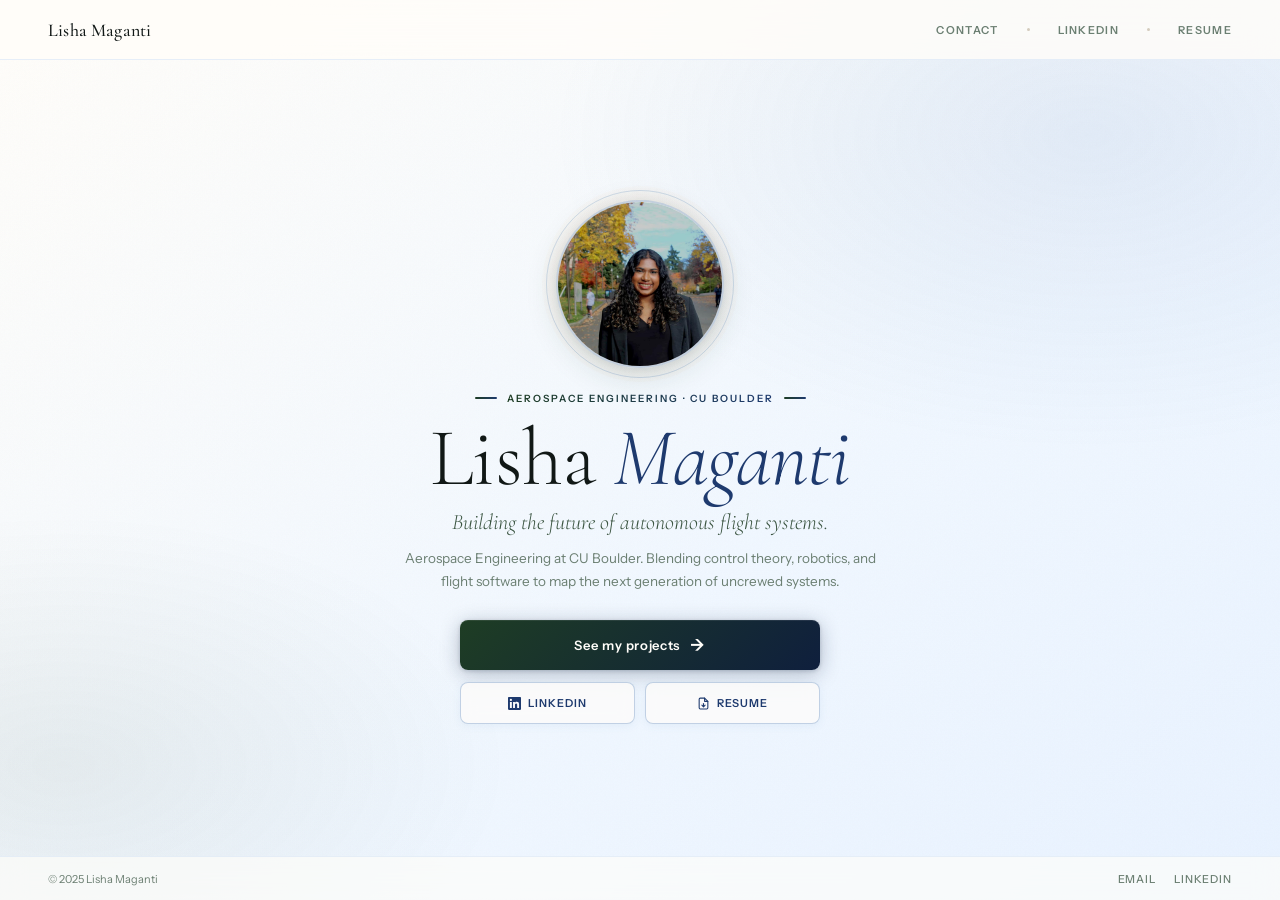
==== commit 79562a46: "Add files via upload" ====
--- a/index.html
+++ b/index.html
@@ -1,714 +1,682 @@
 <!DOCTYPE html>
 <html lang="en">
 <head>
-  <meta charset="UTF-8" />
-  <meta name="viewport" content="width=device-width, initial-scale=1.0" />
+  <meta charset="UTF-8"/>
+  <meta name="viewport" content="width=device-width, initial-scale=1.0, viewport-fit=cover"/>
   <title>Lisha Maganti — Aerospace Engineer</title>
-  <link rel="preconnect" href="https://fonts.googleapis.com" />
-  <link rel="preconnect" href="https://fonts.gstatic.com" crossorigin />
-  <link href="https://fonts.googleapis.com/css2?family=Cormorant+Garamond:ital,wght@0,300;0,400;0,500;0,600;1,300;1,400&family=Instrument+Sans:wght@400;500;600&display=swap" rel="stylesheet" />
+  <link rel="preconnect" href="https://fonts.googleapis.com"/>
+  <link rel="preconnect" href="https://fonts.gstatic.com" crossorigin/>
+  <link href="https://fonts.googleapis.com/css2?family=Cormorant+Garamond:ital,wght@0,300;0,400;0,600;1,300;1,400&family=Instrument+Sans:wght@400;500;600&display=swap" rel="stylesheet"/>
   <style>
-
     :root {
-      --cream:        #FDFBF7;
-      --cream-mid:    #F2EFE8;
-      --cream-deep:   #E8E3D8;
-      --ink:          #1C2B1E;
-      --ink-mid:      #2D3F30;
-      --ink-light:    #4A5E4D;
-      --muted:        #7A8C7C;
-      --border:       #D6CFC2;
-      --border-light: #EAE5DB;
-
-      /* Forest green — kept */
-      --green:        #2D4A32;
-      --green-mid:    #3D6145;
-
-      /* Blues — new */
-      --blue-deep:    #1A2E4A;
-      --blue-mid:     #2B4C7E;
-      --blue-soft:    #4A7AB5;
-      --blue-pale:    #C8DCF5;
-      --blue-wash:    rgba(74, 122, 181, 0.08);
-
-      /* Gradients */
-      --grad-hero-bg:  linear-gradient(135deg, #FDFBF7 0%, #EEF4FB 55%, #E8F0FA 100%);
-      --grad-photo:    linear-gradient(160deg, #EEF4FB 0%, #D8E8F8 100%);
-      --grad-btn:      linear-gradient(135deg, #2D4A32 0%, #1A2E4A 100%);
-      --grad-card-hover: linear-gradient(160deg, #F7FBFF 0%, #EEF4FB 100%);
-      --grad-tag-green: linear-gradient(135deg, rgba(45,74,50,0.10) 0%, rgba(26,46,74,0.08) 100%);
-      --grad-accent-line: linear-gradient(90deg, #2D4A32, #2B4C7E);
-
-      --serif:  'Cormorant Garamond', Georgia, serif;
-      --sans:   'Instrument Sans', system-ui, sans-serif;
-      --ease:   cubic-bezier(0.4, 0, 0.2, 1);
-    }
-
-    *, *::before, *::after { box-sizing: border-box; margin: 0; padding: 0; }
-    html, body { height: 100%; }
-    body {
-      font-family: var(--sans);
-      background: var(--grad-hero-bg);
-      color: var(--ink);
-      -webkit-font-smoothing: antialiased;
-    }
-    a { color: inherit; text-decoration: none; }
-    button { font-family: inherit; cursor: pointer; border: none; background: none; }
+      --cream:         #FFFDF9;
+      --cream-mid:     #F5F1E8;
+      --cream-deep:    #EAE4D6;
+      --ink:           #111816;
+      --ink-mid:       #1E3222;
+      --ink-light:     #3A5440;
+      --muted:         #6B7F72;
+      --border:        #D4CCBE;
+      --border-light:  #EDE8DE;
+      --green:         #1E3D24;
+      --blue-mid:      #1E3A6E;
+      --blue-soft:     #3A6BAF;
+      --accent-spark:  #FF9F43;
+      --accent-aurora: #00D2D3;
+      --grad-hero-bg:  linear-gradient(145deg,#FFFDF9 0%,#F0F7FF 60%,#E8F2FF 100%);
+      --grad-btn:      linear-gradient(135deg,#1E3D24 0%,#0F1F3D 100%);
+      --grad-accent:   linear-gradient(90deg,#1E3D24,#1E3A6E);
+      --grad-card:     linear-gradient(160deg,#FAFCFF 0%,#EEF5FF 100%);
+      --serif:  'Cormorant Garamond',Georgia,serif;
+      --sans:   'Instrument Sans',system-ui,sans-serif;
+      --ease:   cubic-bezier(0.4,0,0.2,1);
+      --ease-spring: cubic-bezier(0.34,1.56,0.64,1);
+    }
+    *,*::before,*::after{box-sizing:border-box;margin:0;padding:0;}
+    html,body{height:100%;}
+    body{
+      font-family:var(--sans);
+      background:var(--grad-hero-bg);
+      color:var(--ink);
+      -webkit-font-smoothing:antialiased;
+      overflow-x:hidden;
+    }
+    a{color:inherit;text-decoration:none;-webkit-tap-highlight-color:transparent;}
+    button{font-family:inherit;cursor:pointer;border:none;background:none;-webkit-tap-highlight-color:transparent;}
+    /* Prevent text selection on tap for interactive elements */
+    .proj-card, .btn-primary, .btn-secondary, .btn-back, .tab-btn {
+      -webkit-user-select:none;user-select:none;
+      touch-action:manipulation;
+    }
 
     /* Grain */
-    body::before {
-      content: '';
-      position: fixed; inset: 0; z-index: 0; pointer-events: none;
-      background-image: url("data:image/svg+xml,%3Csvg xmlns='http://www.w3.org/2000/svg' width='300' height='300'%3E%3Cfilter id='n'%3E%3CfeTurbulence type='fractalNoise' baseFrequency='0.75' numOctaves='4' stitchTiles='stitch'/%3E%3C/filter%3E%3Crect width='300' height='300' filter='url(%23n)' opacity='0.025'/%3E%3C/svg%3E");
-    }
-
-    /* Floating blue orbs on hero bg */
-    body::after {
-      content: '';
-      position: fixed; inset: 0; z-index: 0; pointer-events: none;
+    body::before{
+      content:'';position:fixed;inset:0;z-index:0;pointer-events:none;
+      background-image:url("data:image/svg+xml,%3Csvg xmlns='http://www.w3.org/2000/svg' width='300' height='300'%3E%3Cfilter id='n'%3E%3CfeTurbulence type='fractalNoise' baseFrequency='0.75' numOctaves='4' stitchTiles='stitch'/%3E%3C/filter%3E%3Crect width='300' height='300' filter='url(%23n)' opacity='0.022'/%3E%3C/svg%3E");
+    }
+    body::after{
+      content:'';position:fixed;inset:0;z-index:0;pointer-events:none;
       background:
-        radial-gradient(ellipse 600px 400px at 80% 20%, rgba(74,122,181,0.10) 0%, transparent 70%),
-        radial-gradient(ellipse 400px 300px at 10% 80%, rgba(43,76,126,0.07) 0%, transparent 70%),
-        radial-gradient(ellipse 300px 300px at 55% 95%, rgba(74,122,181,0.06) 0%, transparent 70%);
-    }
-
-    .page {
-      position: relative; z-index: 1;
-      min-height: 100vh;
-      display: flex; flex-direction: column;
-    }
-
-    /* ── NAV ─────────────────────────────────── */
-    nav {
-      display: flex; align-items: center; justify-content: space-between;
-      padding: 0 56px; height: 60px;
-      border-bottom: 1px solid rgba(200,220,245,0.5);
-      backdrop-filter: blur(8px);
-      background: rgba(253,251,247,0.7);
-      flex-shrink: 0;
-      position: relative; z-index: 5;
-    }
-
-    .nav-wordmark {
-      font-family: var(--serif);
-      font-size: 18px; font-weight: 500; letter-spacing: 0.01em; color: var(--ink);
-    }
-
-    .nav-right { display: flex; align-items: center; gap: 32px; }
-
-    .nav-link {
-      font-size: 12px; font-weight: 500; letter-spacing: 0.1em; text-transform: uppercase;
-      color: var(--muted); transition: color 0.2s;
-    }
-    .nav-link:hover { color: var(--blue-deep); }
-
-    .nav-dot { width: 4px; height: 4px; border-radius: 50%; background: var(--border); }
-
-    /* ── HERO ────────────────────────────────── */
-    .hero {
-      flex: 1;
-      display: flex;
-      flex-direction: column;
-      align-items: center;
-      justify-content: center;
-      text-align: center;
-      max-width: 860px; width: 100%;
-      margin: 0 auto; padding: 40px 56px 32px;
-      gap: 0;
-    }
-
-    .hero-left {
-      display: flex; flex-direction: column; align-items: center;
-      width: 100%;
-    }
-
-    .hero-eyebrow {
-      display: flex; align-items: center; justify-content: center; gap: 10px; margin-bottom: 18px;
-      opacity: 0; animation: riseIn 0.6s var(--ease) 0.1s forwards;
-    }
-
-    .eyebrow-line {
-      width: 28px; height: 2px; flex-shrink: 0;
-      background: var(--grad-accent-line);
-      border-radius: 2px;
-    }
-
-    .eyebrow-text {
-      font-size: 11px; font-weight: 600; letter-spacing: 0.18em; text-transform: uppercase;
-      background: var(--grad-accent-line);
-      -webkit-background-clip: text; -webkit-text-fill-color: transparent;
-      background-clip: text;
-    }
-
-    .hero-name {
-      font-family: var(--serif);
-      font-size: clamp(44px, 6vw, 82px);
-      font-weight: 300; line-height: 1.0;
-      color: var(--ink); letter-spacing: -0.01em; margin-bottom: 16px;
-      white-space: nowrap;
-      opacity: 0; animation: riseIn 0.7s var(--ease) 0.2s forwards;
-    }
-
-    .hero-name em { font-style: italic; font-weight: 300; color: var(--blue-mid); }
-
-    .hero-bio {
-      font-size: 15px; font-weight: 400; line-height: 1.75; color: var(--muted);
-      max-width: 540px; margin-bottom: 0;
-      opacity: 0; animation: riseIn 0.7s var(--ease) 0.32s forwards;
-    }
-
-    .hero-bio strong { color: var(--ink-mid); font-weight: 600; }
-
-    .hero-ctas {
-      display: flex; flex-direction: column; gap: 12px; align-items: center;
-      margin-top: 28px;
-      opacity: 0; animation: riseIn 0.7s var(--ease) 0.62s forwards;
-    }
-
-    .btn-primary {
-      display: inline-flex; align-items: center; justify-content: center; gap: 10px;
-      padding: 15px 36px;
-      background: var(--grad-btn);
-      color: var(--cream);
-      border-radius: 7px;
-      font-size: 13px; font-weight: 600; letter-spacing: 0.04em;
-      transition: opacity 0.22s, transform 0.18s, box-shadow 0.22s;
-      min-width: 240px;
-      box-shadow: 0 4px 16px rgba(26,46,74,0.18), 0 1px 3px rgba(26,46,74,0.12);
-    }
-    .btn-primary:hover {
-      opacity: 0.88; transform: translateY(-2px);
-      box-shadow: 0 10px 28px rgba(26,46,74,0.25), 0 2px 6px rgba(26,46,74,0.15);
-    }
-
-    .btn-primary-arrow { font-size: 16px; margin-left: 12px; transition: transform 0.2s; }
-    .btn-primary:hover .btn-primary-arrow { transform: translateX(3px); }
-
-    .btn-secondary-row { display: flex; gap: 10px; }
-
-    .btn-secondary {
-      display: inline-flex; align-items: center; gap: 8px;
-      padding: 13px 22px;
-      border: 1px solid rgba(74,122,181,0.3);
-      border-radius: 7px;
-      font-size: 12px; font-weight: 600; letter-spacing: 0.08em; text-transform: uppercase;
-      color: var(--blue-mid);
-      background: rgba(74,122,181,0.05);
-      transition: border-color 0.2s, color 0.2s, background 0.2s, box-shadow 0.2s;
-      flex: 1; justify-content: center;
-    }
-    .btn-secondary:hover {
-      border-color: var(--blue-mid); color: var(--blue-deep);
-      background: rgba(74,122,181,0.10);
-      box-shadow: 0 4px 14px rgba(74,122,181,0.15);
-    }
-
-    /* ── PHOTO SIDE ──────────────────────────── */
-    .hero-right {
-      display: flex; flex-direction: column;
-      align-items: center; justify-content: center; gap: 16px;
-      opacity: 0; animation: riseIn 0.8s var(--ease) 0.5s forwards;
-      margin-top: 28px;
-      width: 100%;
-    }
-
-    .photo-frame {
-      position: relative;
-      width: clamp(140px, 16vw, 200px);
-      aspect-ratio: 1/1;
-    }
-
-    /* Blue gradient glow behind photo */
-    .photo-frame::after {
-      content: '';
-      position: absolute;
-      inset: -18px;
-      background: radial-gradient(ellipse at 60% 30%, rgba(74,122,181,0.18) 0%, transparent 70%);
-      border-radius: 12px;
-      z-index: 0;
-    }
-
-    /* Offset decorative border */
-    .photo-frame::before {
-      content: '';
-      position: absolute; inset: -8px;
-      border: 1px solid rgba(74,122,181,0.22);
-      border-radius: 50%; z-index: 1;
-    }
-
-    .photo-placeholder {
-      position: relative; z-index: 2;
-      width: 100%; height: 100%;
-      background: var(--grad-photo);
-      border: 2px solid rgba(74,122,181,0.25);
-      border-radius: 50%;
-      display: flex; flex-direction: column;
-      align-items: center; justify-content: center; gap: 12px; overflow: hidden;
-    }
-
-    .photo-placeholder::before {
-      content: ''; position: absolute; inset: 0;
-      background-image:
-        linear-gradient(rgba(74,122,181,0.08) 1px, transparent 1px),
-        linear-gradient(90deg, rgba(74,122,181,0.08) 1px, transparent 1px);
-      background-size: 24px 24px;
-    }
-
-    .photo-placeholder-icon {
-      position: relative; z-index: 1;
-      width: 48px; height: 48px; border-radius: 50%;
-      border: 1px dashed rgba(74,122,181,0.35);
-      display: flex; align-items: center; justify-content: center;
-    }
-    .photo-placeholder-icon svg { width: 20px; height: 20px; stroke: var(--blue-soft); fill: none; stroke-width: 1.5; }
-
-    .photo-placeholder-label {
-      position: relative; z-index: 1;
-      font-size: 10px; font-weight: 600; letter-spacing: 0.14em; text-transform: uppercase;
-      color: var(--blue-soft);
-      background: rgba(238,244,251,0.85);
-      padding: 5px 12px;
-      border: 1px dashed rgba(74,122,181,0.3);
-      border-radius: 4px;
-    }
-
-    .credential-tags { display: flex; flex-wrap: wrap; gap: 8px; justify-content: center; max-width: 300px; }
-
-    .credential-tag {
-      font-size: 10px; font-weight: 600; letter-spacing: 0.1em; text-transform: uppercase;
-      color: var(--blue-deep);
-      background: rgba(74,122,181,0.09);
-      border: 1px solid rgba(74,122,181,0.22);
-      padding: 5px 12px; border-radius: 100px;
-    }
-
-    /* ── FOOTER ──────────────────────────────── */
-    .page-footer {
-      flex-shrink: 0;
-      border-top: 1px solid rgba(200,220,245,0.5);
-      padding: 0 56px; height: 48px;
-      display: flex; align-items: center; justify-content: space-between;
-      background: rgba(253,251,247,0.6);
-      backdrop-filter: blur(8px);
-      position: relative; z-index: 5;
-    }
-
-    .footer-left { font-size: 11px; color: var(--muted); letter-spacing: 0.04em; }
-    .footer-right { display: flex; align-items: center; gap: 20px; }
-    .footer-link {
-      font-size: 11px; color: var(--muted); letter-spacing: 0.08em;
-      text-transform: uppercase; font-weight: 500; transition: color 0.2s;
-    }
-    .footer-link:hover { color: var(--blue-deep); }
-
-    /* ═══ PROJECTS PAGE ══════════════════════════════════ */
-    #projects-page {
-      display: none; position: fixed; inset: 0; z-index: 200;
-      background: var(--grad-hero-bg);
-      overflow-y: auto; opacity: 0;
-      transition: opacity 0.4s var(--ease);
-    }
-    #projects-page.visible { display: block; }
-    #projects-page.active  { opacity: 1; }
-
-    /* Blue orbs on projects bg too */
-    #projects-page::before {
-      content: ''; position: fixed; inset: 0; pointer-events: none;
-      background:
-        radial-gradient(ellipse 500px 350px at 90% 10%, rgba(74,122,181,0.09) 0%, transparent 70%),
-        radial-gradient(ellipse 400px 300px at 5% 90%,  rgba(43,76,126,0.07) 0%, transparent 70%);
-    }
-
-    .proj-nav {
-      display: flex; align-items: center; justify-content: space-between;
-      padding: 0 56px; height: 60px;
-      border-bottom: 1px solid rgba(200,220,245,0.5);
-      position: sticky; top: 0;
-      background: rgba(253,251,247,0.85);
-      backdrop-filter: blur(14px); z-index: 10;
-    }
-
-    .proj-nav-left { display: flex; align-items: center; gap: 20px; }
-
-    .btn-back {
-      display: flex; align-items: center; gap: 8px;
-      font-size: 12px; font-weight: 600; letter-spacing: 0.1em; text-transform: uppercase;
-      color: var(--muted); padding: 8px 16px;
-      border: 1px solid rgba(74,122,181,0.25); border-radius: 5px;
-      background: transparent; transition: all 0.2s; cursor: pointer;
-    }
-    .btn-back:hover { color: var(--blue-deep); border-color: var(--blue-soft); background: rgba(74,122,181,0.06); }
-
-    .proj-nav-wordmark { font-family: var(--serif); font-size: 16px; font-weight: 500; color: var(--ink); }
-
-    .proj-content { max-width: 1180px; margin: 0 auto; padding: 64px 56px 100px; position: relative; z-index: 1; }
-
-    .proj-header { margin-bottom: 52px; }
-
-    .proj-eyebrow { display: flex; align-items: center; gap: 10px; margin-bottom: 16px; }
-    .proj-eyebrow-line { width: 24px; height: 2px; border-radius: 2px; background: var(--grad-accent-line); }
-    .proj-eyebrow-text {
-      font-size: 11px; font-weight: 600; letter-spacing: 0.18em; text-transform: uppercase;
-      background: var(--grad-accent-line);
-      -webkit-background-clip: text; -webkit-text-fill-color: transparent; background-clip: text;
-    }
-
-    .proj-title {
-      font-family: var(--serif);
-      font-size: clamp(36px, 4vw, 58px); font-weight: 300; line-height: 1.05; color: var(--ink);
-    }
-    .proj-title em { font-style: italic; color: var(--blue-mid); }
-
-    /* Grid */
-    .proj-grid {
-      display: grid; grid-template-columns: repeat(3, 1fr);
-      gap: 16px;
-    }
-
-    .proj-card {
-      background: rgba(253,251,247,0.75);
-      border: 1px solid rgba(200,220,245,0.6);
-      border-radius: 12px; padding: 28px 24px;
-      cursor: pointer;
-      transition: background 0.25s, border-color 0.25s, transform 0.22s, box-shadow 0.25s;
-      display: flex; flex-direction: column; gap: 12px;
-      position: relative;
-      backdrop-filter: blur(6px);
-    }
-
-    .proj-card:hover {
-      background: rgba(238,244,251,0.92);
-      border-color: rgba(74,122,181,0.38);
-      transform: translateY(-3px);
-      box-shadow: 0 12px 32px rgba(74,122,181,0.13), 0 2px 6px rgba(26,46,74,0.07);
-    }
-
-    .proj-card.wide { grid-column: span 2; }
-
-    /* Blue accent stripe at top of card */
-    .proj-card::before {
-      content: '';
-      position: absolute; top: 0; left: 24px; right: 24px; height: 2px;
-      background: var(--grad-accent-line);
-      border-radius: 0 0 2px 2px;
-      opacity: 0;
-      transition: opacity 0.25s;
-    }
-    .proj-card:hover::before { opacity: 1; }
-
-    .proj-card-cat {
-      font-size: 10px; font-weight: 600; letter-spacing: 0.14em; text-transform: uppercase;
-      background: var(--grad-accent-line);
-      -webkit-background-clip: text; -webkit-text-fill-color: transparent; background-clip: text;
-    }
-
-    .proj-card-img {
-      width: 100%; aspect-ratio: 16/9;
-      background: linear-gradient(135deg, #EEF4FB 0%, #D8E8F8 100%);
-      border: 1px dashed rgba(74,122,181,0.25);
-      border-radius: 7px;
-      display: flex; align-items: center; justify-content: center;
-      position: relative; overflow: hidden;
-    }
-
-    .proj-card-img::before {
-      content: ''; position: absolute; inset: 0;
-      background-image:
-        linear-gradient(rgba(74,122,181,0.07) 1px, transparent 1px),
-        linear-gradient(90deg, rgba(74,122,181,0.07) 1px, transparent 1px);
-      background-size: 20px 20px;
-    }
-
-    .proj-card-img-label {
-      position: relative; z-index: 1;
-      font-size: 10px; font-weight: 600; letter-spacing: 0.12em; text-transform: uppercase;
-      color: var(--blue-soft); background: rgba(238,244,251,0.9);
-      border: 1px dashed rgba(74,122,181,0.3); padding: 4px 10px; border-radius: 4px;
-    }
-
-    .proj-card-title {
-      font-family: var(--serif); font-size: 20px; font-weight: 400;
-      line-height: 1.2; color: var(--ink);
-    }
-
-    .proj-card-desc {
-      font-size: 13px; line-height: 1.65; color: var(--muted); flex: 1;
-    }
-
-    /* Tags — restored from V1, restyled */
-    .proj-card-tags { display: flex; flex-wrap: wrap; gap: 6px; margin-top: 4px; }
-
-    .proj-card-tag {
-      font-size: 10px; font-weight: 600; letter-spacing: 0.06em;
-      padding: 4px 10px; border-radius: 5px;
-      color: var(--blue-deep);
-      background: rgba(74,122,181,0.09);
-      border: 1px solid rgba(74,122,181,0.2);
-      transition: background 0.2s, border-color 0.2s;
-    }
-    .proj-card:hover .proj-card-tag {
-      background: rgba(74,122,181,0.14);
-      border-color: rgba(74,122,181,0.32);
-    }
-
-    .proj-card-arrow {
-      position: absolute; top: 24px; right: 22px;
-      font-size: 15px; color: rgba(74,122,181,0.3);
-      transition: color 0.2s, transform 0.2s;
-    }
-    .proj-card:hover .proj-card-arrow { color: var(--blue-mid); transform: translate(2px, -2px); }
-
-    /* ═══ DETAIL OVERLAY ══════════════════════════════════ */
-    #detail-overlay {
-      display: none; position: fixed; inset: 0; z-index: 300;
-      background: var(--grad-hero-bg);
-      overflow-y: auto; opacity: 0;
-      transition: opacity 0.35s var(--ease);
-    }
-    #detail-overlay.visible { display: block; }
-    #detail-overlay.active  { opacity: 1; }
-
-    .detail-nav {
-      display: flex; align-items: center; justify-content: space-between;
-      padding: 0 56px; height: 60px;
-      border-bottom: 1px solid rgba(200,220,245,0.5);
-      position: sticky; top: 0;
-      background: rgba(253,251,247,0.88); backdrop-filter: blur(14px); z-index: 10;
-    }
-
-    .detail-inner { max-width: 900px; margin: 0 auto; padding: 60px 56px 100px; }
-
-    .detail-eyebrow {
-      font-size: 11px; font-weight: 600; letter-spacing: 0.18em; text-transform: uppercase;
-      background: var(--grad-accent-line);
-      -webkit-background-clip: text; -webkit-text-fill-color: transparent; background-clip: text;
-      margin-bottom: 14px;
-    }
-
-    .detail-title {
-      font-family: var(--serif);
-      font-size: clamp(38px, 5vw, 62px); font-weight: 300; line-height: 1.05;
-      color: var(--ink); margin-bottom: 36px;
-    }
-
-    .detail-hero-img {
-      width: 100%; aspect-ratio: 16/7;
-      background: linear-gradient(135deg, #EEF4FB 0%, #D8E8F8 100%);
-      border: 1px dashed rgba(74,122,181,0.28); border-radius: 10px;
-      display: flex; flex-direction: column; align-items: center; justify-content: center; gap: 12px;
-      margin-bottom: 52px; position: relative; overflow: hidden;
-    }
-
-    .detail-hero-img::before {
-      content: ''; position: absolute; inset: 0;
-      background-image:
-        linear-gradient(rgba(74,122,181,0.07) 1px, transparent 1px),
-        linear-gradient(90deg, rgba(74,122,181,0.07) 1px, transparent 1px);
-      background-size: 28px 28px;
-    }
-
-    .detail-hero-img-label {
-      position: relative; z-index: 1;
-      font-size: 11px; font-weight: 600; letter-spacing: 0.14em; text-transform: uppercase;
-      color: var(--blue-soft); background: rgba(238,244,251,0.9);
-      border: 1px dashed rgba(74,122,181,0.28); padding: 6px 14px; border-radius: 4px;
-    }
-
-    .detail-grid { display: grid; grid-template-columns: 1fr 280px; gap: 48px; align-items: start; }
-
-    .detail-section-label {
-      font-size: 11px; font-weight: 600; letter-spacing: 0.16em; text-transform: uppercase;
-      background: var(--grad-accent-line);
-      -webkit-background-clip: text; -webkit-text-fill-color: transparent; background-clip: text;
-      margin-bottom: 14px;
-    }
-
-    .detail-body { font-size: 15px; line-height: 1.8; color: var(--muted); margin-bottom: 32px; }
-
-    .writeup-placeholder {
-      background: rgba(238,244,251,0.7); border: 1px dashed rgba(74,122,181,0.25);
-      border-radius: 10px; padding: 28px; margin-bottom: 28px;
-    }
-
-    .writeup-placeholder-label {
-      font-size: 10px; font-weight: 600; letter-spacing: 0.14em; text-transform: uppercase;
-      color: var(--blue-soft); margin-bottom: 14px;
-      display: flex; align-items: center; gap: 8px;
-    }
-    .writeup-placeholder-label::before { content: '[ ]'; font-family: monospace; color: rgba(74,122,181,0.35); }
-
-    .skel { height: 11px; border-radius: 3px; background: rgba(74,122,181,0.08); margin-bottom: 8px; }
-    .skel.full { width: 100%; } .skel.wide { width: 85%; }
-    .skel.mid  { width: 68%; }  .skel.slim { width: 45%; }
-
-    .detail-bullets { list-style: none; display: flex; flex-direction: column; gap: 10px; margin-bottom: 36px; }
-    .detail-bullets li { font-size: 14px; color: var(--muted); line-height: 1.65; padding-left: 18px; position: relative; }
-    .detail-bullets li::before { content: '—'; position: absolute; left: 0; color: rgba(74,122,181,0.4); }
-
-    .detail-media-grid { display: grid; grid-template-columns: 1fr 1fr; gap: 14px; margin-top: 8px; }
-
-    .media-placeholder {
-      aspect-ratio: 4/3;
-      background: linear-gradient(135deg, #EEF4FB 0%, #D8E8F8 100%);
-      border: 1px dashed rgba(74,122,181,0.25); border-radius: 8px;
-      display: flex; align-items: center; justify-content: center;
-      font-size: 11px; font-weight: 600; letter-spacing: 0.1em; text-transform: uppercase;
-      color: var(--blue-soft); position: relative; overflow: hidden;
-    }
-
-    .media-placeholder::before {
-      content: ''; position: absolute; inset: 0;
-      background-image:
-        linear-gradient(rgba(74,122,181,0.06) 1px, transparent 1px),
-        linear-gradient(90deg, rgba(74,122,181,0.06) 1px, transparent 1px);
-      background-size: 20px 20px;
-    }
-
-    .media-placeholder span { position: relative; z-index: 1; }
-
-    .detail-sidebar { display: flex; flex-direction: column; gap: 14px; position: sticky; top: 76px; }
-
-    .sidebar-block {
-      background: rgba(238,244,251,0.7);
-      border: 1px solid rgba(200,220,245,0.6);
-      border-radius: 10px; padding: 20px;
-      backdrop-filter: blur(6px);
-    }
-
-    .sidebar-block-title {
-      font-size: 10px; font-weight: 600; letter-spacing: 0.16em; text-transform: uppercase;
-      color: var(--muted); margin-bottom: 14px;
-    }
-
-    .sidebar-item {
-      display: flex; align-items: flex-start;
-      gap: 10px; font-size: 13px; color: var(--ink-light);
-      padding: 6px 0; border-bottom: 1px solid rgba(200,220,245,0.4);
-    }
-    .sidebar-item:last-child { border-bottom: none; }
-
-    .sidebar-dot { width: 5px; height: 5px; border-radius: 50%; background: var(--green); margin-top: 5px; flex-shrink: 0; }
-
-    /* Tags in detail too */
-    .detail-tags { display: flex; flex-wrap: wrap; gap: 6px; margin-bottom: 32px; }
-    .detail-tag {
-      font-size: 10px; font-weight: 600; letter-spacing: 0.06em;
-      padding: 5px 11px; border-radius: 5px;
-      color: var(--blue-deep);
-      background: rgba(74,122,181,0.09);
-      border: 1px solid rgba(74,122,181,0.2);
-    }
-
-
-    /* TABS */
-    .tab-bar {
-      display: flex; gap: 4px; margin-bottom: 36px;
-      background: rgba(238,244,251,0.6);
-      border: 1px solid rgba(200,220,245,0.6);
-      border-radius: 10px; padding: 5px;
-      width: fit-content;
-    }
-
-    .tab-btn {
-      font-family: var(--sans); font-size: 13px; font-weight: 600;
-      letter-spacing: 0.04em; padding: 10px 24px;
-      border-radius: 7px; border: none; background: transparent;
-      color: var(--muted); cursor: pointer;
-      transition: all 0.22s var(--ease);
-    }
-
-    .tab-btn.active {
-      background: var(--grad-btn);
-      color: var(--cream);
-      box-shadow: 0 2px 10px rgba(26,46,74,0.18);
-    }
-
-    .tab-btn:not(.active):hover {
-      color: var(--blue-deep);
-      background: rgba(74,122,181,0.08);
-    }
-
-    .tab-panel { display: block; }
-    .tab-panel.hidden { display: none; }
-
-    /* ── Animations ──────────────────────────── */
-    @keyframes riseIn {
-      from { opacity: 0; transform: translateY(14px); }
-      to   { opacity: 1; transform: translateY(0); }
-    }
-
-    /* ── Responsive ──────────────────────────── */
-    @media (max-width: 900px) {
-      nav, .proj-nav, .detail-nav, .page-footer { padding: 0 28px; }
-      .hero { padding: 32px 24px 24px; }
-      .hero-left { padding: 0; border: none; }
-      .hero-right { margin-top: 20px; }
-      .hero-name { white-space: normal; font-size: clamp(38px, 10vw, 56px); }
-      .proj-content, .detail-inner { padding: 48px 28px 80px; }
-      .proj-grid { grid-template-columns: 1fr; }
-      .proj-card.wide { grid-column: span 1; }
-      .detail-grid { grid-template-columns: 1fr; }
-      .detail-sidebar { position: static; }
+        radial-gradient(ellipse 60vw 50vh at 85% 15%,rgba(74,122,181,0.10) 0%,transparent 70%),
+        radial-gradient(ellipse 50vw 40vh at 5%  85%,rgba(30,61,36,0.07)  0%,transparent 70%);
+    }
+
+    /* ── LAUNCH OVERLAY ── */
+    #launch-overlay{
+      position:fixed;inset:0;z-index:9999;
+      pointer-events:none;display:none;
+    }
+    #launch-canvas{width:100%;height:100%;display:block;}
+
+    /* ── PAGE SHELL ── */
+    .page{
+      position:relative;z-index:1;
+      min-height:100vh;min-height:100dvh;
+      display:flex;flex-direction:column;
+    }
+
+    /* ════════════════════════════════
+       NAV
+    ════════════════════════════════ */
+    nav{
+      display:flex;align-items:center;justify-content:space-between;
+      padding:0 48px;
+      padding-left:max(48px, env(safe-area-inset-left));
+      padding-right:max(48px, env(safe-area-inset-right));
+      height:60px;
+      border-bottom:1px solid rgba(200,220,245,0.45);
+      background:rgba(255,253,249,0.82);
+      backdrop-filter:blur(16px);
+      flex-shrink:0;position:relative;z-index:5;
+    }
+    .nav-wordmark{
+      font-family:var(--serif);font-size:18px;font-weight:500;
+      letter-spacing:0.01em;color:var(--ink);
+    }
+    .nav-right{display:flex;align-items:center;gap:28px;}
+    .nav-link{
+      font-size:11px;font-weight:600;letter-spacing:0.12em;
+      text-transform:uppercase;color:var(--muted);transition:color 0.2s;
+    }
+    .nav-link:hover{color:var(--blue-mid);}
+    .nav-dot{width:3px;height:3px;border-radius:50%;background:var(--border);}
+
+    /* Mobile hamburger */
+    .nav-hamburger{
+      display:none;
+      flex-direction:column;gap:5px;
+      padding:8px;cursor:pointer;
+      background:none;border:none;
+    }
+    .nav-hamburger span{
+      display:block;width:22px;height:2px;
+      background:var(--ink);border-radius:2px;
+      transition:all 0.25s var(--ease);
+    }
+    .nav-hamburger.open span:nth-child(1){transform:translateY(7px) rotate(45deg);}
+    .nav-hamburger.open span:nth-child(2){opacity:0;}
+    .nav-hamburger.open span:nth-child(3){transform:translateY(-7px) rotate(-45deg);}
+
+    /* Mobile nav drawer */
+    .nav-drawer{
+      display:none;position:absolute;top:60px;left:0;right:0;
+      background:rgba(255,253,249,0.97);
+      backdrop-filter:blur(20px);
+      border-bottom:1px solid rgba(200,220,245,0.5);
+      padding:20px 24px;
+      flex-direction:column;gap:0;
+      z-index:50;
+      box-shadow:0 8px 24px rgba(15,31,61,0.1);
+    }
+    .nav-drawer.open{display:flex;}
+    .nav-drawer a{
+      font-size:14px;font-weight:600;letter-spacing:0.1em;
+      text-transform:uppercase;color:var(--muted);
+      padding:14px 0;
+      border-bottom:1px solid rgba(200,220,245,0.4);
+      transition:color 0.2s;
+    }
+    .nav-drawer a:last-child{border-bottom:none;}
+    .nav-drawer a:hover{color:var(--blue-mid);}
+
+    /* ════════════════════════════════
+       HERO
+    ════════════════════════════════ */
+    .hero{
+      flex:1;
+      display:flex;flex-direction:column;
+      align-items:center;justify-content:center;
+      text-align:center;
+      padding:32px 32px 24px;
+      padding-left:max(32px, env(safe-area-inset-left));
+      padding-right:max(32px, env(safe-area-inset-right));
+      max-width:760px;width:100%;margin:0 auto;
+    }
+
+    /* Photo */
+    .photo-wrap{
+      position:relative;margin-bottom:24px;
+      opacity:0;
+      animation:float 5s ease-in-out infinite, riseIn 0.7s var(--ease) 0.05s forwards;
+      will-change:transform;
+    }
+    @keyframes float{
+      0%,100%{transform:translateY(0px);}
+      50%{transform:translateY(-10px);}
+    }
+    .photo-wrap::before{
+      content:'';position:absolute;inset:-14px;border-radius:50%;
+      background:radial-gradient(circle,rgba(74,122,181,0.18) 0%,rgba(255,159,67,0.08) 60%,transparent 75%);
+      animation:pulse-ring 4s ease-in-out infinite;z-index:0;
+    }
+    @keyframes pulse-ring{
+      0%,100%{opacity:0.6;transform:scale(1);}
+      50%{opacity:1;transform:scale(1.06);}
+    }
+    .photo-wrap::after{
+      content:'';position:absolute;inset:-10px;border-radius:50%;
+      border:1px solid rgba(74,122,181,0.22);z-index:1;
+    }
+    .photo-circle{
+      position:relative;z-index:2;
+      width:clamp(120px,18vw,168px);height:clamp(120px,18vw,168px);
+      border-radius:50%;overflow:hidden;
+      border:2.5px solid rgba(74,122,181,0.28);
+      box-shadow:
+        0 8px 32px rgba(30,61,36,0.14),
+        0 2px 8px rgba(74,122,181,0.12),
+        inset 0 0 0 1px rgba(255,255,255,0.6);
+    }
+    .photo-circle img{width:100%;height:100%;object-fit:cover;object-position:center top;display:block;}
+
+    /* Eyebrow */
+    .hero-eyebrow{
+      display:flex;align-items:center;justify-content:center;
+      gap:10px;margin-bottom:12px;
+      opacity:0;animation:riseIn 0.6s var(--ease) 0.2s forwards;
+    }
+    .eyebrow-line{width:22px;height:2px;border-radius:2px;flex-shrink:0;background:var(--grad-accent);}
+    .eyebrow-text{
+      font-size:10px;font-weight:600;letter-spacing:0.2em;text-transform:uppercase;
+      background:var(--grad-accent);
+      -webkit-background-clip:text;-webkit-text-fill-color:transparent;background-clip:text;
+    }
+
+    /* Name */
+    .hero-name{
+      font-family:var(--serif);
+      font-size:clamp(40px,8vw,82px);
+      font-weight:300;line-height:1.0;
+      color:var(--ink);letter-spacing:-0.01em;
+      margin-bottom:10px;
+      opacity:0;animation:riseIn 0.7s var(--ease) 0.28s forwards;
+    }
+    .hero-name em{font-style:italic;color:var(--blue-mid);}
+
+    /* Tagline */
+    .hero-tagline{
+      font-family:var(--serif);
+      font-size:clamp(15px,2.4vw,22px);
+      font-style:italic;font-weight:300;
+      color:var(--ink-light);margin-bottom:12px;
+      opacity:0;animation:riseIn 0.7s var(--ease) 0.38s forwards;
+      padding:0 8px;
+    }
+
+    /* Context */
+    .hero-context{
+      font-size:clamp(12px,1.6vw,13.5px);
+      font-weight:400;line-height:1.7;
+      color:var(--muted);max-width:480px;
+      opacity:0;animation:riseIn 0.7s var(--ease) 0.48s forwards;
+      padding:0 4px;
+    }
+
+    /* CTAs */
+    .hero-ctas{
+      display:flex;flex-direction:column;align-items:center;
+      gap:12px;margin-top:28px;
+      opacity:0;animation:riseIn 0.7s var(--ease) 0.6s forwards;
+      width:100%;max-width:360px;
+    }
+    .btn-primary{
+      display:inline-flex;align-items:center;justify-content:center;gap:10px;
+      padding:15px 36px;width:100%;
+      background:var(--grad-btn);
+      color:#FFFDF9;border-radius:8px;
+      font-size:13px;font-weight:600;letter-spacing:0.05em;
+      transition:transform 0.22s var(--ease-spring),box-shadow 0.25s,filter 0.25s;
+      box-shadow:0 4px 20px rgba(15,31,61,0.28),0 1px 4px rgba(15,31,61,0.18),inset 0 1px 0 rgba(255,255,255,0.08);
+      position:relative;overflow:hidden;
+    }
+    .btn-primary::before{
+      content:'';position:absolute;top:0;left:-100%;width:60%;height:100%;
+      background:linear-gradient(90deg,transparent,rgba(255,255,255,0.12),transparent);
+      transition:left 0.5s var(--ease);
+    }
+    .btn-primary:hover::before{left:140%;}
+    .btn-primary:hover{
+      transform:translateY(-3px) scale(1.02);
+      box-shadow:0 12px 36px rgba(15,31,61,0.36),0 3px 8px rgba(15,31,61,0.22);
+      filter:brightness(1.08);
+    }
+    .btn-primary:active{transform:translateY(-1px) scale(0.99);}
+    .btn-primary-arrow{font-size:17px;transition:transform 0.22s var(--ease-spring);}
+    .btn-primary:hover .btn-primary-arrow{transform:translateX(4px);}
+
+    .btn-secondary-row{display:flex;gap:10px;width:100%;}
+    .btn-secondary{
+      display:inline-flex;align-items:center;justify-content:center;gap:7px;
+      padding:13px 20px;flex:1;
+      border:1.5px solid rgba(74,122,181,0.32);border-radius:8px;
+      font-size:11px;font-weight:600;letter-spacing:0.09em;text-transform:uppercase;
+      color:var(--blue-mid);background:rgba(255,253,249,0.7);
+      backdrop-filter:blur(8px);
+      transition:border-color 0.22s,color 0.22s,background 0.22s,transform 0.2s var(--ease-spring),box-shadow 0.22s;
+      box-shadow:0 2px 8px rgba(74,122,181,0.08);
+      white-space:nowrap;
+    }
+    .btn-secondary:hover{
+      border-color:var(--accent-spark);color:var(--ink);
+      background:rgba(255,159,67,0.06);transform:translateY(-2px);
+      box-shadow:0 6px 20px rgba(255,159,67,0.18);
+    }
+    .btn-secondary:active{transform:translateY(0);}
+
+    /* Footer */
+    .page-footer{
+      flex-shrink:0;border-top:1px solid rgba(200,220,245,0.4);
+      padding:0 48px;
+      padding-bottom:max(0px, env(safe-area-inset-bottom));
+      height:44px;
+      display:flex;align-items:center;justify-content:space-between;
+      background:rgba(255,253,249,0.65);backdrop-filter:blur(12px);
+      position:relative;z-index:5;
+    }
+    .footer-left{font-size:11px;color:var(--muted);}
+    .footer-right{display:flex;align-items:center;gap:18px;}
+    .footer-link{font-size:11px;color:var(--muted);letter-spacing:0.08em;text-transform:uppercase;font-weight:500;transition:color 0.2s;}
+    .footer-link:hover{color:var(--blue-mid);}
+
+    @keyframes riseIn{
+      from{opacity:0;transform:translateY(16px);}
+      to{opacity:1;transform:translateY(0);}
+    }
+
+    /* ════════════════════════════════
+       PROJECTS PAGE
+    ════════════════════════════════ */
+    #projects-page{
+      display:none;position:fixed;inset:0;z-index:200;
+      background:var(--grad-hero-bg);
+      overflow-y:auto;-webkit-overflow-scrolling:touch;
+      overscroll-behavior:contain;
+      opacity:0;transition:opacity 0.35s var(--ease);
+    }
+    #projects-page.visible{display:block;}
+    #projects-page.active{opacity:1;}
+
+    .proj-nav{
+      display:flex;align-items:center;justify-content:space-between;
+      padding:0 48px;height:60px;
+      border-bottom:1px solid rgba(200,220,245,0.45);
+      position:sticky;top:0;
+      background:rgba(255,253,249,0.92);backdrop-filter:blur(16px);z-index:10;
+    }
+    .proj-nav-left{display:flex;align-items:center;gap:16px;}
+    .btn-back{
+      display:flex;align-items:center;gap:7px;
+      font-size:11px;font-weight:600;letter-spacing:0.1em;text-transform:uppercase;
+      color:var(--muted);padding:8px 14px;
+      border:1.5px solid rgba(74,122,181,0.22);border-radius:6px;
+      background:transparent;transition:all 0.2s;cursor:pointer;
+      white-space:nowrap;
+    }
+    .btn-back:hover{color:var(--blue-mid);border-color:var(--accent-spark);background:rgba(255,159,67,0.05);}
+    .proj-nav-wordmark{font-family:var(--serif);font-size:17px;font-weight:500;color:var(--ink);}
+
+    .proj-content{
+      max-width:1180px;margin:0 auto;
+      padding:48px 48px 100px;
+      position:relative;z-index:1;
+    }
+    .proj-header{margin-bottom:40px;}
+    .proj-eyebrow{display:flex;align-items:center;gap:10px;margin-bottom:12px;}
+    .proj-eyebrow-line{width:20px;height:2px;border-radius:2px;background:var(--grad-accent);}
+    .proj-eyebrow-text{
+      font-size:11px;font-weight:600;letter-spacing:0.2em;text-transform:uppercase;
+      background:var(--grad-accent);
+      -webkit-background-clip:text;-webkit-text-fill-color:transparent;background-clip:text;
+    }
+    .proj-title{font-family:var(--serif);font-size:clamp(30px,4vw,52px);font-weight:300;line-height:1.05;color:var(--ink);}
+    .proj-title em{font-style:italic;color:var(--blue-mid);}
+
+    /* Tabs */
+    .tab-bar{
+      display:flex;gap:4px;margin-bottom:32px;
+      background:rgba(238,244,251,0.7);
+      border:1px solid rgba(200,220,245,0.55);
+      border-radius:10px;padding:4px;width:fit-content;
+      box-shadow:0 2px 12px rgba(74,122,181,0.08);
+      max-width:100%;overflow-x:auto;
+    }
+    .tab-btn{
+      font-size:12px;font-weight:600;letter-spacing:0.04em;
+      padding:9px 20px;border-radius:7px;
+      border:none;background:transparent;color:var(--muted);
+      cursor:pointer;transition:all 0.22s var(--ease);
+      white-space:nowrap;
+    }
+    .tab-btn.active{background:var(--grad-btn);color:#FFFDF9;box-shadow:0 3px 14px rgba(15,31,61,0.24);}
+    .tab-btn:not(.active):hover{color:var(--blue-mid);background:rgba(74,122,181,0.09);}
+    .tab-panel{display:block;}
+    .tab-panel.hidden{display:none;}
+
+    /* Project grid */
+    .proj-grid{display:grid;grid-template-columns:repeat(3,1fr);gap:16px;}
+    .proj-card{
+      background:rgba(255,253,249,0.82);
+      border:1px solid rgba(200,220,245,0.55);
+      border-radius:14px;padding:24px 20px;
+      cursor:pointer;
+      transition:background 0.25s,border-color 0.25s,transform 0.25s var(--ease-spring),box-shadow 0.25s;
+      display:flex;flex-direction:column;gap:11px;
+      position:relative;backdrop-filter:blur(8px);
+    }
+    .proj-card:hover{
+      background:var(--grad-card);border-color:rgba(74,122,181,0.38);
+      transform:translateY(-4px);
+      box-shadow:0 16px 40px rgba(74,122,181,0.14),0 3px 8px rgba(15,31,61,0.08);
+    }
+    .proj-card.wide{grid-column:span 2;}
+    .proj-card::before{
+      content:'';position:absolute;top:0;left:20px;right:20px;height:2px;
+      background:linear-gradient(90deg,var(--green),var(--blue-mid));
+      border-radius:0 0 2px 2px;opacity:0;transition:opacity 0.25s;
+    }
+    .proj-card:hover::before{opacity:1;}
+    .proj-card-cat{
+      font-size:10px;font-weight:600;letter-spacing:0.12em;text-transform:uppercase;
+      background:var(--grad-accent);
+      -webkit-background-clip:text;-webkit-text-fill-color:transparent;background-clip:text;
+    }
+    .proj-card-img{
+      width:100%;aspect-ratio:16/9;
+      background:linear-gradient(135deg,#EDF5FF,#D5E8FF);
+      border:1px dashed rgba(74,122,181,0.22);border-radius:8px;
+      display:flex;align-items:center;justify-content:center;
+      position:relative;overflow:hidden;
+    }
+    .proj-card-img::before{
+      content:'';position:absolute;inset:0;
+      background-image:linear-gradient(rgba(74,122,181,0.06) 1px,transparent 1px),linear-gradient(90deg,rgba(74,122,181,0.06) 1px,transparent 1px);
+      background-size:20px 20px;
+    }
+    .proj-card-img-label{
+      position:relative;z-index:1;font-size:9px;font-weight:600;
+      letter-spacing:0.12em;text-transform:uppercase;color:var(--blue-soft);
+      background:rgba(237,245,255,0.9);border:1px dashed rgba(74,122,181,0.28);
+      padding:3px 8px;border-radius:4px;
+    }
+    .proj-card-title{font-family:var(--serif);font-size:19px;font-weight:400;line-height:1.2;color:var(--ink);}
+    .proj-card-desc{font-size:12px;line-height:1.62;color:var(--muted);flex:1;}
+    .proj-card-tags{display:flex;flex-wrap:wrap;gap:5px;margin-top:4px;}
+    .proj-card-tag{
+      font-size:9px;font-weight:600;letter-spacing:0.06em;
+      padding:3px 8px;border-radius:4px;
+      color:var(--blue-mid);background:rgba(74,122,181,0.08);
+      border:1px solid rgba(74,122,181,0.18);
+      transition:background 0.2s,border-color 0.2s;
+    }
+    .proj-card:hover .proj-card-tag{background:rgba(74,122,181,0.14);border-color:rgba(74,122,181,0.3);}
+    .proj-card-arrow{
+      position:absolute;top:20px;right:18px;font-size:14px;
+      color:rgba(74,122,181,0.28);
+      transition:color 0.2s,transform 0.22s var(--ease-spring);
+    }
+    .proj-card:hover .proj-card-arrow{color:var(--accent-spark);transform:translate(2px,-2px) scale(1.1);}
+
+    /* ════════════════════════════════
+       DETAIL OVERLAY
+    ════════════════════════════════ */
+    #detail-overlay{
+      display:none;position:fixed;inset:0;z-index:300;
+      background:var(--grad-hero-bg);
+      overflow-y:auto;-webkit-overflow-scrolling:touch;
+      overscroll-behavior:contain;
+      opacity:0;transition:opacity 0.35s var(--ease);
+    }
+    #detail-overlay.visible{display:block;}
+    #detail-overlay.active{opacity:1;}
+    .detail-nav{
+      display:flex;align-items:center;justify-content:space-between;
+      padding:0 48px;height:60px;
+      border-bottom:1px solid rgba(200,220,245,0.45);
+      position:sticky;top:0;
+      background:rgba(255,253,249,0.92);backdrop-filter:blur(16px);z-index:10;
+    }
+    .detail-inner{max-width:900px;margin:0 auto;padding:48px 48px 100px;}
+    .detail-eyebrow{
+      font-size:11px;font-weight:600;letter-spacing:0.18em;text-transform:uppercase;
+      background:var(--grad-accent);-webkit-background-clip:text;-webkit-text-fill-color:transparent;
+      background-clip:text;margin-bottom:10px;
+    }
+    .detail-title{
+      font-family:var(--serif);font-size:clamp(30px,5vw,56px);
+      font-weight:300;line-height:1.05;color:var(--ink);margin-bottom:30px;
+    }
+    .detail-hero-img{
+      width:100%;aspect-ratio:16/7;
+      background:linear-gradient(135deg,#EDF5FF,#D5E8FF);
+      border:1px dashed rgba(74,122,181,0.25);border-radius:12px;
+      display:flex;flex-direction:column;align-items:center;justify-content:center;gap:12px;
+      margin-bottom:44px;position:relative;overflow:hidden;
+    }
+    .detail-hero-img::before{
+      content:'';position:absolute;inset:0;
+      background-image:linear-gradient(rgba(74,122,181,0.06) 1px,transparent 1px),linear-gradient(90deg,rgba(74,122,181,0.06) 1px,transparent 1px);
+      background-size:28px 28px;
+    }
+    .detail-hero-img-label{
+      position:relative;z-index:1;font-size:11px;font-weight:600;
+      letter-spacing:0.14em;text-transform:uppercase;color:var(--blue-soft);
+      background:rgba(237,245,255,0.92);border:1px dashed rgba(74,122,181,0.26);
+      padding:6px 14px;border-radius:5px;
+    }
+    .detail-grid{display:grid;grid-template-columns:1fr 260px;gap:44px;align-items:start;}
+    .detail-section-label{
+      font-size:11px;font-weight:600;letter-spacing:0.16em;text-transform:uppercase;
+      background:var(--grad-accent);-webkit-background-clip:text;-webkit-text-fill-color:transparent;
+      background-clip:text;margin-bottom:12px;
+    }
+    .detail-body{font-size:14px;line-height:1.8;color:var(--muted);margin-bottom:28px;}
+    .writeup-placeholder{
+      background:rgba(237,245,255,0.7);border:1px dashed rgba(74,122,181,0.22);
+      border-radius:10px;padding:24px;margin-bottom:24px;
+    }
+    .writeup-placeholder-label{
+      font-size:10px;font-weight:600;letter-spacing:0.14em;text-transform:uppercase;
+      color:var(--blue-soft);margin-bottom:12px;display:flex;align-items:center;gap:8px;
+    }
+    .writeup-placeholder-label::before{content:'[ ]';font-family:monospace;color:rgba(74,122,181,0.32);}
+    .skel{height:11px;border-radius:3px;background:rgba(74,122,181,0.07);margin-bottom:8px;}
+    .skel.full{width:100%;}.skel.wide{width:85%;}.skel.mid{width:68%;}.skel.slim{width:45%;}
+    .detail-bullets{list-style:none;display:flex;flex-direction:column;gap:9px;margin-bottom:30px;}
+    .detail-bullets li{font-size:13px;color:var(--muted);line-height:1.65;padding-left:16px;position:relative;}
+    .detail-bullets li::before{content:'—';position:absolute;left:0;color:rgba(74,122,181,0.38);}
+    .detail-tags{display:flex;flex-wrap:wrap;gap:6px;margin-bottom:28px;}
+    .detail-tag{
+      font-size:10px;font-weight:600;letter-spacing:0.06em;
+      padding:4px 10px;border-radius:5px;
+      color:var(--blue-mid);background:rgba(74,122,181,0.08);
+      border:1px solid rgba(74,122,181,0.18);
+    }
+    .detail-media-grid{display:grid;grid-template-columns:1fr 1fr;gap:12px;margin-top:8px;}
+    .media-placeholder{
+      aspect-ratio:4/3;background:linear-gradient(135deg,#EDF5FF,#D5E8FF);
+      border:1px dashed rgba(74,122,181,0.22);border-radius:8px;
+      display:flex;align-items:center;justify-content:center;
+      font-size:10px;font-weight:600;letter-spacing:0.1em;text-transform:uppercase;
+      color:var(--blue-soft);position:relative;overflow:hidden;
+    }
+    .media-placeholder::before{
+      content:'';position:absolute;inset:0;
+      background-image:linear-gradient(rgba(74,122,181,0.05) 1px,transparent 1px),linear-gradient(90deg,rgba(74,122,181,0.05) 1px,transparent 1px);
+      background-size:20px 20px;
+    }
+    .media-placeholder span{position:relative;z-index:1;}
+    .detail-sidebar{display:flex;flex-direction:column;gap:14px;position:sticky;top:76px;}
+    .sidebar-block{
+      background:rgba(237,245,255,0.72);border:1px solid rgba(200,220,245,0.55);
+      border-radius:10px;padding:18px;backdrop-filter:blur(8px);
+    }
+    .sidebar-block-title{font-size:10px;font-weight:600;letter-spacing:0.16em;text-transform:uppercase;color:var(--muted);margin-bottom:12px;}
+    .sidebar-item{
+      display:flex;align-items:flex-start;gap:9px;font-size:12px;color:var(--ink-light);
+      padding:5px 0;border-bottom:1px solid rgba(200,220,245,0.38);
+    }
+    .sidebar-item:last-child{border-bottom:none;}
+    .sidebar-dot{width:5px;height:5px;border-radius:50%;background:var(--green);margin-top:4px;flex-shrink:0;}
+
+    /* ════════════════════════════════
+       RESPONSIVE — TABLET 768px
+    ════════════════════════════════ */
+    @media(max-width:900px){
+      .proj-grid{grid-template-columns:repeat(2,1fr);}
+      .proj-card.wide{grid-column:span 2;}
+    }
+
+    /* ════════════════════════════════
+       RESPONSIVE — MOBILE 640px
+    ════════════════════════════════ */
+    @media(max-width:640px){
+      /* Nav */
+      nav{padding:0 20px;}
+      .nav-right{display:none;}
+      .nav-hamburger{display:flex;}
+
+      /* Hero — tighter for small screens */
+      .hero{padding:20px 20px 16px;}
+      .photo-circle{width:120px;height:120px;}
+      .photo-wrap{margin-bottom:18px;}
+      .hero-eyebrow{margin-bottom:10px;}
+      .hero-name{font-size:clamp(36px,11vw,56px);margin-bottom:8px;}
+      .hero-tagline{font-size:clamp(14px,4vw,18px);padding:0;margin-bottom:10px;}
+      .hero-context{font-size:12.5px;max-width:100%;}
+      .hero-ctas{max-width:100%;margin-top:20px;gap:10px;}
+      .btn-primary{padding:14px 28px;font-size:13px;width:100%;}
+      .btn-secondary{padding:12px 14px;font-size:10px;}
+      .btn-secondary svg{display:none;}
+
+      /* Projects */
+      .proj-nav{padding:0 18px;}
+      .proj-content{padding:28px 18px 80px;}
+      .proj-header{margin-bottom:28px;}
+      .proj-grid{grid-template-columns:1fr;}
+      .proj-card.wide{grid-column:span 1;}
+      .proj-card{padding:18px 16px;border-radius:12px;}
+      .proj-card-title{font-size:17px;}
+      .proj-card-desc{font-size:12px;}
+      .tab-bar{width:100%;justify-content:stretch;}
+      .tab-btn{padding:9px 12px;font-size:11px;flex:1;text-align:center;}
+
+      /* Detail */
+      .detail-nav{padding:0 18px;}
+      .detail-inner{padding:28px 18px 80px;}
+      .detail-grid{grid-template-columns:1fr;}
+      .detail-sidebar{position:static;}
+      .detail-media-grid{grid-template-columns:1fr;}
+      .detail-hero-img{aspect-ratio:16/9;margin-bottom:24px;}
+      .detail-title{font-size:clamp(26px,8vw,40px);}
+
+      /* Footer */
+      .page-footer{
+        padding:0 20px;
+        padding-bottom:max(8px, env(safe-area-inset-bottom));
+        height:auto;min-height:44px;
+      }
+      .footer-right{display:none;}
+    }
+
+    /* ════════════════════════════════
+       RESPONSIVE — SMALL 380px
+    ════════════════════════════════ */
+    @media(max-width:380px){
+      .hero-name{font-size:36px;}
+      .btn-secondary-row{flex-direction:column;}
+      .btn-secondary{flex:none;width:100%;}
+      .photo-circle{width:110px;height:110px;}
     }
   </style>
 </head>
 <body>
 
-<!-- ════════════════ HOME ════════════════ -->
+<!-- ════ HYPERSPACE OVERLAY ════ -->
+<div id="launch-overlay">
+  <canvas id="launch-canvas"></canvas>
+</div>
+
+<!-- ════ HOME PAGE ════ -->
 <div class="page" id="home-page">
 
   <nav>
     <div class="nav-wordmark">Lisha Maganti</div>
+    <!-- Desktop links -->
     <div class="nav-right">
       <a href="mailto:lishamaganti207@gmail.com" class="nav-link">Contact</a>
       <div class="nav-dot"></div>
       <a href="https://www.linkedin.com/in/lisha-maganti" target="_blank" class="nav-link">LinkedIn</a>
       <div class="nav-dot"></div>
-      <a href="[data-uri]" target="_blank" class="nav-link">Resume</a><!-- TODO: replace # with your PDF URL -->
+      <a href="#" onclick="downloadResume(); return false;" class="nav-link">Resume</a>
+    </div>
+    <!-- Mobile hamburger -->
+    <button class="nav-hamburger" id="hamburger" onclick="toggleNav()" aria-label="Menu">
+      <span></span><span></span><span></span>
+    </button>
+    <!-- Mobile drawer -->
+    <div class="nav-drawer" id="nav-drawer">
+      <a href="mailto:lishamaganti207@gmail.com">Contact</a>
+      <a href="https://www.linkedin.com/in/lisha-maganti" target="_blank">LinkedIn</a>
+      <a href="#" onclick="downloadResume(); return false;">Resume</a>
     </div>
   </nav>
 
   <main class="hero">
 
-    <div class="hero-left">
-      <div class="hero-eyebrow">
-        <div class="eyebrow-line"></div>
-        <span class="eyebrow-text">Aerospace Engineering · CU Boulder</span>
+    <div class="photo-wrap">
+      <div class="photo-circle">
+        <img src="[data-uri]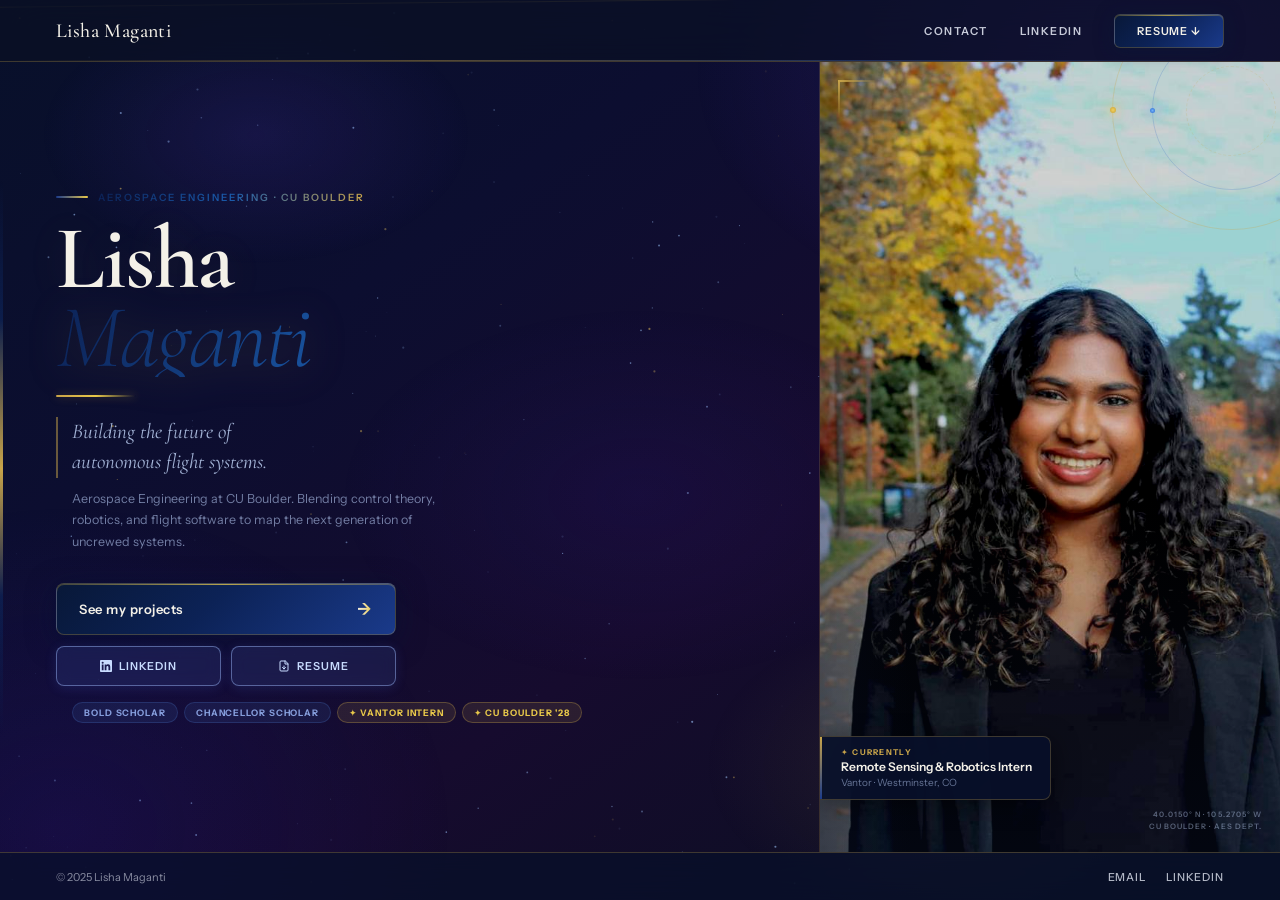
==== commit 5e788722: "Add files via upload" ====
--- a/index.html
+++ b/index.html
@@ -1,686 +1,703 @@
 <!DOCTYPE html>
 <html lang="en">
 <head>
-  <meta charset="UTF-8"/>
-  <meta name="viewport" content="width=device-width, initial-scale=1.0, viewport-fit=cover"/>
-  <title>Lisha Maganti — Aerospace Engineer</title>
-  <link rel="preconnect" href="https://fonts.googleapis.com"/>
-  <link rel="preconnect" href="https://fonts.gstatic.com" crossorigin/>
-  <link href="https://fonts.googleapis.com/css2?family=Cormorant+Garamond:ital,wght@0,300;0,400;0,600;1,300;1,400&family=Instrument+Sans:wght@400;500;600&display=swap" rel="stylesheet"/>
-  <style>
-    :root {
-      --cream:         #FFFDF9;
-      --cream-mid:     #F5F1E8;
-      --cream-deep:    #EAE4D6;
-      --ink:           #111816;
-      --ink-mid:       #1E3222;
-      --ink-light:     #3A5440;
-      --muted:         #6B7F72;
-      --border:        #D4CCBE;
-      --border-light:  #EDE8DE;
-      --green:         #1E3D24;
-      --blue-mid:      #1E3A6E;
-      --blue-soft:     #3A6BAF;
-      --accent-spark:  #FF9F43;
-      --accent-aurora: #00D2D3;
-      --grad-hero-bg:  linear-gradient(145deg,#FFFDF9 0%,#F0F7FF 60%,#E8F2FF 100%);
-      --grad-btn:      linear-gradient(135deg,#1E3D24 0%,#0F1F3D 100%);
-      --grad-accent:   linear-gradient(90deg,#1E3D24,#1E3A6E);
-      --grad-card:     linear-gradient(160deg,#FAFCFF 0%,#EEF5FF 100%);
-      --serif:  'Cormorant Garamond',Georgia,serif;
-      --sans:   'Instrument Sans',system-ui,sans-serif;
-      --ease:   cubic-bezier(0.4,0,0.2,1);
-      --ease-spring: cubic-bezier(0.34,1.56,0.64,1);
-    }
-    *,*::before,*::after{box-sizing:border-box;margin:0;padding:0;}
-    html,body{height:100%;}
-    body{
-      font-family:var(--sans);
-      background:var(--grad-hero-bg);
-      color:var(--ink);
-      -webkit-font-smoothing:antialiased;
-      overflow-x:hidden;
-    }
-    a{color:inherit;text-decoration:none;-webkit-tap-highlight-color:transparent;}
-    button{font-family:inherit;cursor:pointer;border:none;background:none;-webkit-tap-highlight-color:transparent;}
-    /* Prevent text selection on tap for interactive elements */
-    .proj-card, .btn-primary, .btn-secondary, .btn-back, .tab-btn {
-      -webkit-user-select:none;user-select:none;
-      touch-action:manipulation;
-    }
-
-    /* Grain */
-    body::before{
-      content:'';position:fixed;inset:0;z-index:0;pointer-events:none;
-      background-image:url("data:image/svg+xml,%3Csvg xmlns='http://www.w3.org/2000/svg' width='300' height='300'%3E%3Cfilter id='n'%3E%3CfeTurbulence type='fractalNoise' baseFrequency='0.75' numOctaves='4' stitchTiles='stitch'/%3E%3C/filter%3E%3Crect width='300' height='300' filter='url(%23n)' opacity='0.022'/%3E%3C/svg%3E");
-    }
-    body::after{
-      content:'';position:fixed;inset:0;z-index:0;pointer-events:none;
-      background:
-        radial-gradient(ellipse 60vw 50vh at 85% 15%,rgba(74,122,181,0.10) 0%,transparent 70%),
-        radial-gradient(ellipse 50vw 40vh at 5%  85%,rgba(30,61,36,0.07)  0%,transparent 70%);
-    }
-
-    /* ── LAUNCH OVERLAY ── */
-    #launch-overlay{
-      position:fixed;inset:0;z-index:9999;
-      pointer-events:none;display:none;
-    }
-    #launch-canvas{width:100%;height:100%;display:block;}
-
-    /* ── PAGE SHELL ── */
-    .page{
-      position:relative;z-index:1;
-      min-height:100vh;min-height:100dvh;
-      display:flex;flex-direction:column;
-    }
-
-    /* ════════════════════════════════
-       NAV
-    ════════════════════════════════ */
-    nav{
-      display:flex;align-items:center;justify-content:space-between;
-      padding:0 48px;
-      padding-left:max(48px, env(safe-area-inset-left));
-      padding-right:max(48px, env(safe-area-inset-right));
-      height:60px;
-      border-bottom:1px solid rgba(200,220,245,0.45);
-      background:rgba(255,253,249,0.82);
-      backdrop-filter:blur(16px);
-      flex-shrink:0;position:relative;z-index:5;
-    }
-    .nav-wordmark{
-      font-family:var(--serif);font-size:18px;font-weight:500;
-      letter-spacing:0.01em;color:var(--ink);
-    }
-    .nav-right{display:flex;align-items:center;gap:28px;}
-    .nav-link{
-      font-size:11px;font-weight:600;letter-spacing:0.12em;
-      text-transform:uppercase;color:var(--muted);transition:color 0.2s;
-    }
-    .nav-link:hover{color:var(--blue-mid);}
-    .nav-dot{width:3px;height:3px;border-radius:50%;background:var(--border);}
-
-    /* Mobile hamburger */
-    .nav-hamburger{
-      display:none;
-      flex-direction:column;gap:5px;
-      padding:8px;cursor:pointer;
-      background:none;border:none;
-    }
-    .nav-hamburger span{
-      display:block;width:22px;height:2px;
-      background:var(--ink);border-radius:2px;
-      transition:all 0.25s var(--ease);
-    }
-    .nav-hamburger.open span:nth-child(1){transform:translateY(7px) rotate(45deg);}
-    .nav-hamburger.open span:nth-child(2){opacity:0;}
-    .nav-hamburger.open span:nth-child(3){transform:translateY(-7px) rotate(-45deg);}
-
-    /* Mobile nav drawer */
-    .nav-drawer{
-      display:none;position:absolute;top:60px;left:0;right:0;
-      background:rgba(255,253,249,0.97);
-      backdrop-filter:blur(20px);
-      border-bottom:1px solid rgba(200,220,245,0.5);
-      padding:20px 24px;
-      flex-direction:column;gap:0;
-      z-index:50;
-      box-shadow:0 8px 24px rgba(15,31,61,0.1);
-    }
-    .nav-drawer.open{display:flex;}
-    .nav-drawer a{
-      font-size:14px;font-weight:600;letter-spacing:0.1em;
-      text-transform:uppercase;color:var(--muted);
-      padding:14px 0;
-      border-bottom:1px solid rgba(200,220,245,0.4);
-      transition:color 0.2s;
-    }
-    .nav-drawer a:last-child{border-bottom:none;}
-    .nav-drawer a:hover{color:var(--blue-mid);}
-
-    /* ════════════════════════════════
-       HERO
-    ════════════════════════════════ */
-    .hero{
-      flex:1;
-      display:flex;flex-direction:column;
-      align-items:center;justify-content:center;
-      text-align:center;
-      padding:32px 32px 24px;
-      padding-left:max(32px, env(safe-area-inset-left));
-      padding-right:max(32px, env(safe-area-inset-right));
-      max-width:760px;width:100%;margin:0 auto;
-    }
-
-    /* Photo */
-    .photo-wrap{
-      position:relative;margin-bottom:24px;
-      opacity:0;
-      animation:float 5s ease-in-out infinite, riseIn 0.7s var(--ease) 0.05s forwards;
-      will-change:transform;
-    }
-    @keyframes float{
-      0%,100%{transform:translateY(0px);}
-      50%{transform:translateY(-10px);}
-    }
-    .photo-wrap::before{
-      content:'';position:absolute;inset:-14px;border-radius:50%;
-      background:radial-gradient(circle,rgba(74,122,181,0.18) 0%,rgba(255,159,67,0.08) 60%,transparent 75%);
-      animation:pulse-ring 4s ease-in-out infinite;z-index:0;
-    }
-    @keyframes pulse-ring{
-      0%,100%{opacity:0.6;transform:scale(1);}
-      50%{opacity:1;transform:scale(1.06);}
-    }
-    .photo-wrap::after{
-      content:'';position:absolute;inset:-10px;border-radius:50%;
-      border:1px solid rgba(74,122,181,0.22);z-index:1;
-    }
-    .photo-circle{
-      position:relative;z-index:2;
-      width:clamp(120px,18vw,168px);height:clamp(120px,18vw,168px);
-      border-radius:50%;overflow:hidden;
-      border:2.5px solid rgba(74,122,181,0.28);
-      box-shadow:
-        0 8px 32px rgba(30,61,36,0.14),
-        0 2px 8px rgba(74,122,181,0.12),
-        inset 0 0 0 1px rgba(255,255,255,0.6);
-    }
-    .photo-circle img{width:100%;height:100%;object-fit:cover;object-position:center top;display:block;}
-
-    /* Eyebrow */
-    .hero-eyebrow{
-      display:flex;align-items:center;justify-content:center;
-      gap:10px;margin-bottom:12px;
-      opacity:0;animation:riseIn 0.6s var(--ease) 0.2s forwards;
-    }
-    .eyebrow-line{width:22px;height:2px;border-radius:2px;flex-shrink:0;background:var(--grad-accent);}
-    .eyebrow-text{
-      font-size:10px;font-weight:600;letter-spacing:0.2em;text-transform:uppercase;
-      background:var(--grad-accent);
-      -webkit-background-clip:text;-webkit-text-fill-color:transparent;background-clip:text;
-    }
-
-    /* Name */
-    .hero-name{
-      font-family:var(--serif);
-      font-size:clamp(40px,8vw,82px);
-      font-weight:300;line-height:1.0;
-      color:var(--ink);letter-spacing:-0.01em;
-      margin-bottom:10px;
-      opacity:0;animation:riseIn 0.7s var(--ease) 0.28s forwards;
-    }
-    .hero-name em{font-style:italic;color:var(--blue-mid);}
-
-    /* Tagline */
-    .hero-tagline{
-      font-family:var(--serif);
-      font-size:clamp(15px,2.4vw,22px);
-      font-style:italic;font-weight:300;
-      color:var(--ink-light);margin-bottom:12px;
-      opacity:0;animation:riseIn 0.7s var(--ease) 0.38s forwards;
-      padding:0 8px;
-    }
-
-    /* Context */
-    .hero-context{
-      font-size:clamp(12px,1.6vw,13.5px);
-      font-weight:400;line-height:1.7;
-      color:var(--muted);max-width:480px;
-      opacity:0;animation:riseIn 0.7s var(--ease) 0.48s forwards;
-      padding:0 4px;
-    }
-
-    /* CTAs */
-    .hero-ctas{
-      display:flex;flex-direction:column;align-items:center;
-      gap:12px;margin-top:28px;
-      opacity:0;animation:riseIn 0.7s var(--ease) 0.6s forwards;
-      width:100%;max-width:360px;
-    }
-    .btn-primary{
-      display:inline-flex;align-items:center;justify-content:center;gap:10px;
-      padding:15px 36px;width:100%;
-      background:var(--grad-btn);
-      color:#FFFDF9;border-radius:8px;
-      font-size:13px;font-weight:600;letter-spacing:0.05em;
-      transition:transform 0.22s var(--ease-spring),box-shadow 0.25s,filter 0.25s;
-      box-shadow:0 4px 20px rgba(15,31,61,0.28),0 1px 4px rgba(15,31,61,0.18),inset 0 1px 0 rgba(255,255,255,0.08);
-      position:relative;overflow:hidden;
-    }
-    .btn-primary::before{
-      content:'';position:absolute;top:0;left:-100%;width:60%;height:100%;
-      background:linear-gradient(90deg,transparent,rgba(255,255,255,0.12),transparent);
-      transition:left 0.5s var(--ease);
-    }
-    .btn-primary:hover::before{left:140%;}
-    .btn-primary:hover{
-      transform:translateY(-3px) scale(1.02);
-      box-shadow:0 12px 36px rgba(15,31,61,0.36),0 3px 8px rgba(15,31,61,0.22);
-      filter:brightness(1.08);
-    }
-    .btn-primary:active{transform:translateY(-1px) scale(0.99);}
-    .btn-primary-arrow{font-size:17px;transition:transform 0.22s var(--ease-spring);}
-    .btn-primary:hover .btn-primary-arrow{transform:translateX(4px);}
-
-    .btn-secondary-row{display:flex;gap:10px;width:100%;}
-    .btn-secondary{
-      display:inline-flex;align-items:center;justify-content:center;gap:7px;
-      padding:13px 20px;flex:1;
-      border:1.5px solid rgba(74,122,181,0.32);border-radius:8px;
-      font-size:11px;font-weight:600;letter-spacing:0.09em;text-transform:uppercase;
-      color:var(--blue-mid);background:rgba(255,253,249,0.7);
-      backdrop-filter:blur(8px);
-      transition:border-color 0.22s,color 0.22s,background 0.22s,transform 0.2s var(--ease-spring),box-shadow 0.22s;
-      box-shadow:0 2px 8px rgba(74,122,181,0.08);
-      white-space:nowrap;
-    }
-    .btn-secondary:hover{
-      border-color:var(--accent-spark);color:var(--ink);
-      background:rgba(255,159,67,0.06);transform:translateY(-2px);
-      box-shadow:0 6px 20px rgba(255,159,67,0.18);
-    }
-    .btn-secondary:active{transform:translateY(0);}
-
-    /* Footer */
-    .page-footer{
-      flex-shrink:0;border-top:1px solid rgba(200,220,245,0.4);
-      padding:0 48px;
-      padding-bottom:max(0px, env(safe-area-inset-bottom));
-      height:44px;
-      display:flex;align-items:center;justify-content:space-between;
-      background:rgba(255,253,249,0.65);backdrop-filter:blur(12px);
-      position:relative;z-index:5;
-    }
-    .footer-left{font-size:11px;color:var(--muted);}
-    .footer-right{display:flex;align-items:center;gap:18px;}
-    .footer-link{font-size:11px;color:var(--muted);letter-spacing:0.08em;text-transform:uppercase;font-weight:500;transition:color 0.2s;}
-    .footer-link:hover{color:var(--blue-mid);}
-
-    @keyframes riseIn{
-      from{opacity:0;transform:translateY(16px);}
-      to{opacity:1;transform:translateY(0);}
-    }
-
-    /* ════════════════════════════════
-       PROJECTS PAGE
-    ════════════════════════════════ */
-    #projects-page{
-      display:none;position:fixed;inset:0;z-index:200;
-      background:var(--grad-hero-bg);
-      overflow-y:auto;-webkit-overflow-scrolling:touch;
-      overscroll-behavior:contain;
-      opacity:0;transition:opacity 0.35s var(--ease);
-    }
-    #projects-page.visible{display:block;}
-    #projects-page.active{opacity:1;}
-
-    .proj-nav{
-      display:flex;align-items:center;justify-content:space-between;
-      padding:0 48px;height:60px;
-      border-bottom:1px solid rgba(200,220,245,0.45);
-      position:sticky;top:0;
-      background:rgba(255,253,249,0.92);backdrop-filter:blur(16px);z-index:10;
-    }
-    .proj-nav-left{display:flex;align-items:center;gap:16px;}
-    .btn-back{
-      display:flex;align-items:center;gap:7px;
-      font-size:11px;font-weight:600;letter-spacing:0.1em;text-transform:uppercase;
-      color:var(--muted);padding:8px 14px;
-      border:1.5px solid rgba(74,122,181,0.22);border-radius:6px;
-      background:transparent;transition:all 0.2s;cursor:pointer;
-      white-space:nowrap;
-    }
-    .btn-back:hover{color:var(--blue-mid);border-color:var(--accent-spark);background:rgba(255,159,67,0.05);}
-    .proj-nav-wordmark{font-family:var(--serif);font-size:17px;font-weight:500;color:var(--ink);}
-
-    .proj-content{
-      max-width:1180px;margin:0 auto;
-      padding:48px 48px 100px;
-      position:relative;z-index:1;
-    }
-    .proj-header{margin-bottom:40px;}
-    .proj-eyebrow{display:flex;align-items:center;gap:10px;margin-bottom:12px;}
-    .proj-eyebrow-line{width:20px;height:2px;border-radius:2px;background:var(--grad-accent);}
-    .proj-eyebrow-text{
-      font-size:11px;font-weight:600;letter-spacing:0.2em;text-transform:uppercase;
-      background:var(--grad-accent);
-      -webkit-background-clip:text;-webkit-text-fill-color:transparent;background-clip:text;
-    }
-    .proj-title{font-family:var(--serif);font-size:clamp(30px,4vw,52px);font-weight:300;line-height:1.05;color:var(--ink);}
-    .proj-title em{font-style:italic;color:var(--blue-mid);}
-
-    /* Tabs */
-    .tab-bar{
-      display:flex;gap:4px;margin-bottom:32px;
-      background:rgba(238,244,251,0.7);
-      border:1px solid rgba(200,220,245,0.55);
-      border-radius:10px;padding:4px;width:fit-content;
-      box-shadow:0 2px 12px rgba(74,122,181,0.08);
-      max-width:100%;overflow-x:auto;
-    }
-    .tab-btn{
-      font-size:12px;font-weight:600;letter-spacing:0.04em;
-      padding:9px 20px;border-radius:7px;
-      border:none;background:transparent;color:var(--muted);
-      cursor:pointer;transition:all 0.22s var(--ease);
-      white-space:nowrap;
-    }
-    .tab-btn.active{background:var(--grad-btn);color:#FFFDF9;box-shadow:0 3px 14px rgba(15,31,61,0.24);}
-    .tab-btn:not(.active):hover{color:var(--blue-mid);background:rgba(74,122,181,0.09);}
-    .tab-panel{display:block;}
-    .tab-panel.hidden{display:none;}
-
-    /* Project grid */
-    .proj-grid{display:grid;grid-template-columns:repeat(3,1fr);gap:16px;}
-    .proj-card{
-      background:rgba(255,253,249,0.82);
-      border:1px solid rgba(200,220,245,0.55);
-      border-radius:14px;padding:24px 20px;
-      cursor:pointer;
-      transition:background 0.25s,border-color 0.25s,transform 0.25s var(--ease-spring),box-shadow 0.25s;
-      display:flex;flex-direction:column;gap:11px;
-      position:relative;backdrop-filter:blur(8px);
-    }
-    .proj-card:hover{
-      background:var(--grad-card);border-color:rgba(74,122,181,0.38);
-      transform:translateY(-4px);
-      box-shadow:0 16px 40px rgba(74,122,181,0.14),0 3px 8px rgba(15,31,61,0.08);
-    }
-    .proj-card.wide{grid-column:span 2;}
-    .proj-card::before{
-      content:'';position:absolute;top:0;left:20px;right:20px;height:2px;
-      background:linear-gradient(90deg,var(--green),var(--blue-mid));
-      border-radius:0 0 2px 2px;opacity:0;transition:opacity 0.25s;
-    }
-    .proj-card:hover::before{opacity:1;}
-    .proj-card-cat{
-      font-size:10px;font-weight:600;letter-spacing:0.12em;text-transform:uppercase;
-      background:var(--grad-accent);
-      -webkit-background-clip:text;-webkit-text-fill-color:transparent;background-clip:text;
-    }
-    .proj-card-img{
-      width:100%;aspect-ratio:16/9;
-      background:linear-gradient(135deg,#EDF5FF,#D5E8FF);
-      border:1px dashed rgba(74,122,181,0.22);border-radius:8px;
-      display:flex;align-items:center;justify-content:center;
-      position:relative;overflow:hidden;
-    }
-    .proj-card-img::before{
-      content:'';position:absolute;inset:0;
-      background-image:linear-gradient(rgba(74,122,181,0.06) 1px,transparent 1px),linear-gradient(90deg,rgba(74,122,181,0.06) 1px,transparent 1px);
-      background-size:20px 20px;
-    }
-    .proj-card-img-label{
-      position:relative;z-index:1;font-size:9px;font-weight:600;
-      letter-spacing:0.12em;text-transform:uppercase;color:var(--blue-soft);
-      background:rgba(237,245,255,0.9);border:1px dashed rgba(74,122,181,0.28);
-      padding:3px 8px;border-radius:4px;
-    }
-    .proj-card-title{font-family:var(--serif);font-size:19px;font-weight:400;line-height:1.2;color:var(--ink);}
-    .proj-card-desc{font-size:12px;line-height:1.62;color:var(--muted);flex:1;}
-    .proj-card-tags{display:flex;flex-wrap:wrap;gap:5px;margin-top:4px;}
-    .proj-card-tag{
-      font-size:9px;font-weight:600;letter-spacing:0.06em;
-      padding:3px 8px;border-radius:4px;
-      color:var(--blue-mid);background:rgba(74,122,181,0.08);
-      border:1px solid rgba(74,122,181,0.18);
-      transition:background 0.2s,border-color 0.2s;
-    }
-    .proj-card:hover .proj-card-tag{background:rgba(74,122,181,0.14);border-color:rgba(74,122,181,0.3);}
-    .proj-card-arrow{
-      position:absolute;top:20px;right:18px;font-size:14px;
-      color:rgba(74,122,181,0.28);
-      transition:color 0.2s,transform 0.22s var(--ease-spring);
-    }
-    .proj-card:hover .proj-card-arrow{color:var(--accent-spark);transform:translate(2px,-2px) scale(1.1);}
-
-    /* ════════════════════════════════
-       DETAIL OVERLAY
-    ════════════════════════════════ */
-    #detail-overlay{
-      display:none;position:fixed;inset:0;z-index:300;
-      background:var(--grad-hero-bg);
-      overflow-y:auto;-webkit-overflow-scrolling:touch;
-      overscroll-behavior:contain;
-      opacity:0;transition:opacity 0.35s var(--ease);
-    }
-    #detail-overlay.visible{display:block;}
-    #detail-overlay.active{opacity:1;}
-    .detail-nav{
-      display:flex;align-items:center;justify-content:space-between;
-      padding:0 48px;height:60px;
-      border-bottom:1px solid rgba(200,220,245,0.45);
-      position:sticky;top:0;
-      background:rgba(255,253,249,0.92);backdrop-filter:blur(16px);z-index:10;
-    }
-    .detail-inner{max-width:900px;margin:0 auto;padding:48px 48px 100px;}
-    .detail-eyebrow{
-      font-size:11px;font-weight:600;letter-spacing:0.18em;text-transform:uppercase;
-      background:var(--grad-accent);-webkit-background-clip:text;-webkit-text-fill-color:transparent;
-      background-clip:text;margin-bottom:10px;
-    }
-    .detail-title{
-      font-family:var(--serif);font-size:clamp(30px,5vw,56px);
-      font-weight:300;line-height:1.05;color:var(--ink);margin-bottom:30px;
-    }
-    .detail-hero-img{
-      width:100%;aspect-ratio:16/7;
-      background:linear-gradient(135deg,#EDF5FF,#D5E8FF);
-      border:1px dashed rgba(74,122,181,0.25);border-radius:12px;
-      display:flex;flex-direction:column;align-items:center;justify-content:center;gap:12px;
-      margin-bottom:44px;position:relative;overflow:hidden;
-    }
-    .detail-hero-img::before{
-      content:'';position:absolute;inset:0;
-      background-image:linear-gradient(rgba(74,122,181,0.06) 1px,transparent 1px),linear-gradient(90deg,rgba(74,122,181,0.06) 1px,transparent 1px);
-      background-size:28px 28px;
-    }
-    .detail-hero-img-label{
-      position:relative;z-index:1;font-size:11px;font-weight:600;
-      letter-spacing:0.14em;text-transform:uppercase;color:var(--blue-soft);
-      background:rgba(237,245,255,0.92);border:1px dashed rgba(74,122,181,0.26);
-      padding:6px 14px;border-radius:5px;
-    }
-    .detail-grid{display:grid;grid-template-columns:1fr 260px;gap:44px;align-items:start;}
-    .detail-section-label{
-      font-size:11px;font-weight:600;letter-spacing:0.16em;text-transform:uppercase;
-      background:var(--grad-accent);-webkit-background-clip:text;-webkit-text-fill-color:transparent;
-      background-clip:text;margin-bottom:12px;
-    }
-    .detail-body{font-size:14px;line-height:1.8;color:var(--muted);margin-bottom:28px;}
-    .writeup-placeholder{
-      background:rgba(237,245,255,0.7);border:1px dashed rgba(74,122,181,0.22);
-      border-radius:10px;padding:24px;margin-bottom:24px;
-    }
-    .writeup-placeholder-label{
-      font-size:10px;font-weight:600;letter-spacing:0.14em;text-transform:uppercase;
-      color:var(--blue-soft);margin-bottom:12px;display:flex;align-items:center;gap:8px;
-    }
-    .writeup-placeholder-label::before{content:'[ ]';font-family:monospace;color:rgba(74,122,181,0.32);}
-    .skel{height:11px;border-radius:3px;background:rgba(74,122,181,0.07);margin-bottom:8px;}
-    .skel.full{width:100%;}.skel.wide{width:85%;}.skel.mid{width:68%;}.skel.slim{width:45%;}
-    .detail-bullets{list-style:none;display:flex;flex-direction:column;gap:9px;margin-bottom:30px;}
-    .detail-bullets li{font-size:13px;color:var(--muted);line-height:1.65;padding-left:16px;position:relative;}
-    .detail-bullets li::before{content:'—';position:absolute;left:0;color:rgba(74,122,181,0.38);}
-    .detail-tags{display:flex;flex-wrap:wrap;gap:6px;margin-bottom:28px;}
-    .detail-tag{
-      font-size:10px;font-weight:600;letter-spacing:0.06em;
-      padding:4px 10px;border-radius:5px;
-      color:var(--blue-mid);background:rgba(74,122,181,0.08);
-      border:1px solid rgba(74,122,181,0.18);
-    }
-    .detail-media-grid{display:grid;grid-template-columns:1fr 1fr;gap:12px;margin-top:8px;}
-    .media-placeholder{
-      aspect-ratio:4/3;background:linear-gradient(135deg,#EDF5FF,#D5E8FF);
-      border:1px dashed rgba(74,122,181,0.22);border-radius:8px;
-      display:flex;align-items:center;justify-content:center;
-      font-size:10px;font-weight:600;letter-spacing:0.1em;text-transform:uppercase;
-      color:var(--blue-soft);position:relative;overflow:hidden;
-    }
-    .media-placeholder::before{
-      content:'';position:absolute;inset:0;
-      background-image:linear-gradient(rgba(74,122,181,0.05) 1px,transparent 1px),linear-gradient(90deg,rgba(74,122,181,0.05) 1px,transparent 1px);
-      background-size:20px 20px;
-    }
-    .media-placeholder span{position:relative;z-index:1;}
-    .detail-sidebar{display:flex;flex-direction:column;gap:14px;position:sticky;top:76px;}
-    .sidebar-block{
-      background:rgba(237,245,255,0.72);border:1px solid rgba(200,220,245,0.55);
-      border-radius:10px;padding:18px;backdrop-filter:blur(8px);
-    }
-    .sidebar-block-title{font-size:10px;font-weight:600;letter-spacing:0.16em;text-transform:uppercase;color:var(--muted);margin-bottom:12px;}
-    .sidebar-item{
-      display:flex;align-items:flex-start;gap:9px;font-size:12px;color:var(--ink-light);
-      padding:5px 0;border-bottom:1px solid rgba(200,220,245,0.38);
-    }
-    .sidebar-item:last-child{border-bottom:none;}
-    .sidebar-dot{width:5px;height:5px;border-radius:50%;background:var(--green);margin-top:4px;flex-shrink:0;}
-
-    /* ════════════════════════════════
-       RESPONSIVE — TABLET 768px
-    ════════════════════════════════ */
-    @media(max-width:900px){
-      .proj-grid{grid-template-columns:repeat(2,1fr);}
-      .proj-card.wide{grid-column:span 2;}
-    }
-
-    /* ════════════════════════════════
-       RESPONSIVE — MOBILE 640px
-    ════════════════════════════════ */
-    @media(max-width:640px){
-      /* Nav */
-      nav{padding:0 20px;}
-      .nav-right{display:none;}
-      .nav-hamburger{display:flex;}
-
-      /* Hero — tighter for small screens */
-      .hero{padding:20px 20px 16px;}
-      .photo-circle{width:120px;height:120px;}
-      .photo-wrap{margin-bottom:18px;}
-      .hero-eyebrow{margin-bottom:10px;}
-      .hero-name{font-size:clamp(36px,11vw,56px);margin-bottom:8px;}
-      .hero-tagline{font-size:clamp(14px,4vw,18px);padding:0;margin-bottom:10px;}
-      .hero-context{font-size:12.5px;max-width:100%;}
-      .hero-ctas{max-width:100%;margin-top:20px;gap:10px;}
-      .btn-primary{padding:14px 28px;font-size:13px;width:100%;}
-      .btn-secondary{padding:12px 14px;font-size:10px;}
-      .btn-secondary svg{display:none;}
-
-      /* Projects */
-      .proj-nav{padding:0 18px;}
-      .proj-content{padding:28px 18px 80px;}
-      .proj-header{margin-bottom:28px;}
-      .proj-grid{grid-template-columns:1fr;}
-      .proj-card.wide{grid-column:span 1;}
-      .proj-card{padding:18px 16px;border-radius:12px;}
-      .proj-card-title{font-size:17px;}
-      .proj-card-desc{font-size:12px;}
-      .tab-bar{width:100%;justify-content:stretch;}
-      .tab-btn{padding:9px 12px;font-size:11px;flex:1;text-align:center;}
-
-      /* Detail */
-      .detail-nav{padding:0 18px;}
-      .detail-inner{padding:28px 18px 80px;}
-      .detail-grid{grid-template-columns:1fr;}
-      .detail-sidebar{position:static;}
-      .detail-media-grid{grid-template-columns:1fr;}
-      .detail-hero-img{aspect-ratio:16/9;margin-bottom:24px;}
-      .detail-title{font-size:clamp(26px,8vw,40px);}
-
-      /* Footer */
-      .page-footer{
-        padding:0 20px;
-        padding-bottom:max(8px, env(safe-area-inset-bottom));
-        height:auto;min-height:44px;
-      }
-      .footer-right{display:none;}
-    }
-
-    /* ════════════════════════════════
-       RESPONSIVE — SMALL 380px
-    ════════════════════════════════ */
-    @media(max-width:380px){
-      .hero-name{font-size:36px;}
-      .btn-secondary-row{flex-direction:column;}
-      .btn-secondary{flex:none;width:100%;}
-      .photo-circle{width:110px;height:110px;}
-    }
-  </style>
+<meta charset="UTF-8"/>
+<meta name="viewport" content="width=device-width,initial-scale=1.0,viewport-fit=cover"/>
+<title>Lisha Maganti — Aerospace Engineer</title>
+<link rel="preconnect" href="https://fonts.googleapis.com"/>
+<link rel="preconnect" href="https://fonts.gstatic.com" crossorigin/>
+<link href="https://fonts.googleapis.com/css2?family=Cormorant+Garamond:ital,wght@0,300;0,400;0,500;0,600;1,300;1,400;1,500&family=Instrument+Sans:wght@400;500;600&display=swap" rel="stylesheet"/>
+<style>
+:root{
+  --bg:          #08102A;
+  --bg2:         #0E0C2E;
+  --bg3:         #130A24;
+  --ivory:       #F4F1E8;
+  --ivory-dark:  #EAE5D5;
+  --ink:         #0A1428;
+  --ink-light:   #1A2E4A;
+  --muted:       #6A80A8;
+
+  --blue-1: #081838;
+  --blue-2: #0C2256;
+  --blue-3: #1A3A8A;
+  --blue-4: #2A5AAA;
+  --blue-5: #4A80C8;
+
+  --gold-1: #6A4E0A;
+  --gold-2: #B08020;
+  --gold-3: #C8A44A;
+  --gold-4: #E8C84A;
+  --gold-5: #F0DC80;
+
+  --muted-dark: rgba(180,200,240,0.55);
+  --border-gold: rgba(200,164,74,0.28);
+  --border-blue: rgba(74,122,200,0.22);
+
+  --grad-bg:   linear-gradient(145deg, #08102A 0%, #0C0E30 30%, #160B2E 60%, #08101E 100%);
+  --grad-btn:  linear-gradient(135deg, #081838 0%, #0C2256 45%, #1A3A8A 100%);
+  --grad-name: linear-gradient(110deg, #0C2256 0%, #1A5AAA 45%, #C8A44A 78%, #E8C84A 100%);
+  --grad-acc:  linear-gradient(90deg, #0C2256, #1A5AAA, #C8A44A);
+
+  --serif: 'Cormorant Garamond',Georgia,serif;
+  --sans:  'Instrument Sans',system-ui,sans-serif;
+  --ease:  cubic-bezier(0.4,0,0.2,1);
+  --spring: cubic-bezier(0.34,1.56,0.64,1);
+}
+
+*,*::before,*::after{box-sizing:border-box;margin:0;padding:0;}
+html{height:100%;}
+body{
+  font-family:var(--sans);
+  min-height:100vh;
+  background:var(--grad-bg);
+  color:var(--ivory);
+  -webkit-font-smoothing:antialiased;
+  overflow-x:hidden;
+}
+a{color:inherit;text-decoration:none;-webkit-tap-highlight-color:transparent;}
+button{font-family:inherit;cursor:pointer;border:none;background:none;-webkit-tap-highlight-color:transparent;}
+
+/* ── STAR CANVAS ── */
+#space-canvas{
+  position:fixed;inset:0;z-index:1;pointer-events:none;
+}
+
+/* ── NEBULA ORBS ── */
+.nebula{
+  position:fixed;inset:0;z-index:2;pointer-events:none;
+  background:
+    radial-gradient(ellipse 65% 55% at 90%  8%,  rgba(80,50,200,0.28)  0%,transparent 55%),
+    radial-gradient(ellipse 55% 65% at 5%   92%,  rgba(40,20,140,0.22)  0%,transparent 55%),
+    radial-gradient(ellipse 45% 40% at 50%  55%,  rgba(60,30,160,0.12)  0%,transparent 52%),
+    radial-gradient(ellipse 35% 30% at 20%  15%,  rgba(100,60,220,0.14) 0%,transparent 48%),
+    radial-gradient(ellipse 40% 35% at 75%  85%,  rgba(200,164,74,0.11) 0%,transparent 50%);
+  animation:nebula-breathe 10s ease-in-out infinite alternate;
+}
+@keyframes nebula-breathe{0%{opacity:.75;}100%{opacity:1;}}
+
+/* Gold shimmer band */
+.gold-band{
+  position:fixed;z-index:2;pointer-events:none;
+  width:200%;height:1px;left:-50%;
+  background:linear-gradient(90deg,transparent,rgba(200,164,74,0.35) 30%,rgba(232,200,74,0.55) 50%,rgba(200,164,74,0.35) 70%,transparent);
+  animation:band-drift 8s ease-in-out infinite alternate;
+  transform:rotate(-0.6deg);
+}
+@keyframes band-drift{0%{top:28%;}100%{top:46%;}}
+
+/* ── LAUNCH OVERLAY ── */
+#launch-overlay{position:fixed;inset:0;z-index:9999;pointer-events:none;display:none;}
+#launch-canvas{width:100%;height:100%;display:block;}
+
+/* ════════════════════════════════════════
+   HOME PAGE
+════════════════════════════════════════ */
+.page{
+  position:relative;z-index:10;
+  min-height:100vh;min-height:100dvh;
+  display:flex;flex-direction:column;
+}
+
+/* NAV — slim frosted cream bar */
+nav{
+  height:62px;
+  display:flex;align-items:center;justify-content:space-between;
+  padding:0 56px;
+  padding-left:max(56px,env(safe-area-inset-left));
+  padding-right:max(56px,env(safe-area-inset-right));
+  border-bottom:1px solid var(--border-gold);
+  background:rgba(10,16,36,0.70);
+  backdrop-filter:blur(20px);-webkit-backdrop-filter:blur(20px);
+  flex-shrink:0;position:relative;z-index:50;
+}
+/* Gold top line on nav */
+nav::after{
+  content:'';position:absolute;bottom:0;left:0;right:0;height:1px;
+  background:linear-gradient(90deg,transparent,rgba(200,164,74,0.4),rgba(74,122,200,0.3),transparent);
+}
+.nav-wordmark{
+  font-family:var(--serif);font-size:20px;font-weight:500;
+  color:var(--ivory);letter-spacing:0.02em;
+}
+.nav-links{display:flex;align-items:center;gap:32px;}
+.nav-link{
+  font-size:11px;font-weight:600;letter-spacing:0.13em;
+  text-transform:uppercase;color:rgba(240,244,255,0.82);transition:color .2s;
+}
+.nav-link:hover{color:var(--gold-4);}
+.nav-cta{
+  padding:9px 22px;
+  background:var(--grad-btn);
+  color:var(--ivory);border-radius:6px;
+  font-size:11px;font-weight:600;letter-spacing:0.08em;text-transform:uppercase;
+  box-shadow:0 3px 18px rgba(8,24,56,0.5),inset 0 1px 0 rgba(232,200,74,0.22);
+  border:1px solid var(--border-gold);
+  position:relative;overflow:hidden;
+}
+.nav-cta::before{
+  content:'';position:absolute;top:0;left:0;right:0;height:1px;
+  background:linear-gradient(90deg,transparent,rgba(232,200,74,0.6),transparent);
+}
+
+/* Mobile hamburger */
+.hamburger{display:none;flex-direction:column;gap:5px;padding:8px;}
+.hamburger span{display:block;width:22px;height:2px;background:var(--ivory);border-radius:2px;transition:all .25s;}
+.hamburger.open span:nth-child(1){transform:translateY(7px) rotate(45deg);}
+.hamburger.open span:nth-child(2){opacity:0;}
+.hamburger.open span:nth-child(3){transform:translateY(-7px) rotate(-45deg);}
+.nav-drawer{
+  display:none;position:absolute;top:62px;left:0;right:0;
+  background:rgba(8,16,42,0.97);backdrop-filter:blur(20px);
+  border-bottom:1px solid var(--border-gold);
+  padding:16px 24px;flex-direction:column;z-index:60;
+  box-shadow:0 8px 32px rgba(0,0,0,0.4);
+}
+.nav-drawer.open{display:flex;}
+.nav-drawer a{
+  font-size:13px;font-weight:600;letter-spacing:0.1em;text-transform:uppercase;
+  color:rgba(220,235,255,0.85);padding:13px 0;border-bottom:1px solid rgba(200,164,74,0.15);transition:color .2s;
+}
+.nav-drawer a:last-child{border-bottom:none;}
+.nav-drawer a:hover{color:var(--gold-4);}
+
+/* ── HERO ── */
+.hero{
+  flex:1;
+  display:grid;
+  grid-template-columns:1fr 460px;
+  position:relative;z-index:10;
+  min-height:calc(100vh - 62px - 48px);
+  min-height:calc(100dvh - 62px - 48px);
+}
+
+/* LEFT — no background, sits directly on dark gradient */
+.hero-left{
+  display:flex;flex-direction:column;justify-content:center;
+  padding:52px 52px 52px 56px;
+  border-right:1px solid rgba(200,164,74,0.2);
+  position:relative;
+}
+/* Blue-to-gold left edge line */
+.hero-left::before{
+  content:'';position:absolute;left:0;top:15%;bottom:15%;width:2.5px;
+  background:linear-gradient(to bottom,transparent,rgba(13,36,88,.7) 25%,rgba(200,164,74,1) 52%,rgba(13,36,88,.7) 75%,transparent);
+  border-radius:2px;
+}
+
+.eyebrow{display:flex;align-items:center;gap:10px;margin-bottom:16px;}
+.eyebrow-dash{width:32px;height:2px;flex-shrink:0;border-radius:2px;background:linear-gradient(90deg,var(--blue-3),var(--gold-4));}
+.eyebrow-text{
+  font-size:10px;font-weight:600;letter-spacing:0.2em;text-transform:uppercase;
+  background:var(--grad-acc);-webkit-background-clip:text;-webkit-text-fill-color:transparent;background-clip:text;
+}
+
+/* Name — big, on dark bg, fully visible */
+.hero-name-first{
+  font-family:var(--serif);font-size:90px;font-weight:600;
+  line-height:.86;letter-spacing:-.02em;
+  color:var(--ivory);
+  margin-bottom:2px;
+  text-shadow:0 2px 40px rgba(200,164,74,0.12);
+}
+.hero-name-last{
+  font-family:var(--serif);font-size:90px;font-weight:300;font-style:italic;
+  line-height:.86;letter-spacing:-.02em;
+  background:var(--grad-name);
+  -webkit-background-clip:text;-webkit-text-fill-color:transparent;background-clip:text;
+  margin-bottom:18px;
+  filter:drop-shadow(0 2px 20px rgba(200,164,74,0.25));
+}
+.name-underline{
+  width:80px;height:2px;margin-bottom:20px;
+  background:linear-gradient(90deg,var(--gold-3),var(--gold-4),transparent);
+  border-radius:2px;box-shadow:0 0 8px rgba(200,164,74,0.4);
+}
+
+.hero-tagline{
+  font-family:var(--serif);font-size:21px;font-weight:400;font-style:italic;
+  color:rgba(200,220,255,0.8);line-height:1.45;
+  max-width:400px;margin-bottom:10px;
+  padding-left:14px;
+  border-left:2px solid rgba(200,164,74,0.5);
+}
+.hero-context{
+  font-size:12.5px;line-height:1.75;
+  color:rgba(180,200,240,0.6);
+  max-width:390px;margin-bottom:30px;padding-left:16px;
+}
+
+/* BUTTONS */
+.hero-btns{display:flex;flex-direction:column;gap:11px;max-width:340px;}
+.btn-p{
+  display:flex;align-items:center;justify-content:space-between;
+  padding:15px 22px;border-radius:8px;
+  background:var(--grad-btn);color:var(--ivory);
+  font-size:13px;font-weight:600;letter-spacing:.04em;
+  box-shadow:0 6px 28px rgba(8,18,56,0.55),0 2px 8px rgba(8,18,56,0.3),inset 0 1px 0 rgba(232,200,74,0.25);
+  border:1px solid rgba(200,164,74,0.3);
+  position:relative;overflow:hidden;
+  transition:transform .22s var(--spring),box-shadow .25s,filter .25s;
+}
+.btn-p::before{
+  content:'';position:absolute;top:0;left:0;right:0;height:1px;
+  background:linear-gradient(90deg,transparent,rgba(232,200,74,0.7),transparent);
+}
+.btn-p::after{
+  content:'';position:absolute;top:0;left:-80%;width:50%;height:100%;
+  background:linear-gradient(90deg,transparent,rgba(232,200,74,0.10),transparent);
+  animation:btnshine 3.5s ease-in-out infinite;
+}
+@keyframes btnshine{0%{left:-80%;}55%,100%{left:130%;}}
+.btn-p:hover{transform:translateY(-2px) scale(1.01);box-shadow:0 14px 40px rgba(8,18,56,0.65),0 0 0 1px rgba(200,164,74,0.3);filter:brightness(1.08);}
+.btn-arrow{
+  font-size:17px;
+  background:linear-gradient(90deg,var(--ivory),var(--gold-4));
+  -webkit-background-clip:text;-webkit-text-fill-color:transparent;background-clip:text;
+  transition:transform .2s var(--spring);
+}
+.btn-p:hover .btn-arrow{transform:translateX(4px);}
+
+.btn-row{display:flex;gap:10px;}
+.btn-s{
+  flex:1;display:flex;align-items:center;justify-content:center;gap:7px;
+  padding:12px 16px;border-radius:8px;
+  border:1.5px solid rgba(160,190,255,0.45);
+  font-size:11px;font-weight:600;letter-spacing:.09em;text-transform:uppercase;
+  color:#C8DCFF;
+  background:rgba(100,140,255,0.12);
+  backdrop-filter:blur(8px);
+  transition:border-color .2s,color .2s,background .2s,transform .2s var(--spring),box-shadow .2s;
+  box-shadow:0 2px 12px rgba(80,120,255,0.15);
+}
+.btn-s:hover{
+  border-color:var(--gold-4);color:var(--gold-5);
+  background:rgba(200,164,74,0.14);transform:translateY(-2px);
+  box-shadow:0 6px 22px rgba(200,164,74,0.22),0 0 0 1px rgba(200,164,74,0.2);
+}
+
+.creds{display:flex;flex-wrap:wrap;gap:6px;margin-top:16px;padding-left:16px;}
+.cred{
+  font-size:9px;font-weight:700;letter-spacing:.1em;text-transform:uppercase;
+  padding:4px 11px;border-radius:100px;
+  color:rgba(160,190,255,0.8);background:rgba(74,120,200,0.12);
+  border:1px solid rgba(74,120,200,0.25);
+}
+.cred-gold{
+  font-size:9px;font-weight:700;letter-spacing:.1em;text-transform:uppercase;
+  padding:4px 11px;border-radius:100px;
+  color:var(--gold-4);background:rgba(200,164,74,0.12);
+  border:1px solid rgba(200,164,74,0.32);
+}
+
+/* RIGHT — photo */
+.hero-right{
+  position:relative;overflow:hidden;
+  background:linear-gradient(160deg,#0D1B3E,#1A0E3A,#08101E);
+}
+.hero-photo{
+  width:100%;height:100%;object-fit:cover;object-position:center top;display:block;
+  filter:saturate(1.05) contrast(1.04) brightness(1.02);
+}
+.hero-photo-overlay{
+  position:absolute;inset:0;
+  background:
+    linear-gradient(to right, rgba(8,16,42,0.30) 0%,transparent 20%),
+    linear-gradient(to top,   rgba(8,16,42,0.38) 0%,transparent 45%);
+}
+/* Gold scan line */
+.photo-scan{
+  position:absolute;left:0;right:0;height:1.5px;z-index:2;pointer-events:none;
+  background:linear-gradient(90deg,transparent,rgba(200,164,74,0.6),transparent);
+  animation:scanphoto 5s linear infinite;
+}
+@keyframes scanphoto{0%{top:0%;opacity:0;}8%{opacity:1;}92%{opacity:1;}100%{top:100%;opacity:0;}}
+
+/* Orbit rings */
+.orbit{position:absolute;border-radius:50%;pointer-events:none;}
+.orbit-1{width:240px;height:240px;top:-72px;right:-72px;border:1px solid rgba(200,164,74,0.28);animation:ospin 28s linear infinite;}
+.orbit-2{width:160px;height:160px;top:-32px;right:-32px;border:1px solid rgba(74,120,200,0.25);animation:ospin 18s linear infinite reverse;}
+.orbit-3{width:90px;height:90px;top:4px;right:4px;border:1px dashed rgba(200,164,74,0.18);animation:ospin 12s linear infinite;}
+@keyframes ospin{from{transform:rotate(0deg);}to{transform:rotate(360deg);}}
+.odot-gold{position:absolute;top:50%;left:-3px;margin-top:-3px;width:6px;height:6px;border-radius:50%;background:radial-gradient(circle,#F0D060,#C8A030);box-shadow:0 0 10px rgba(240,208,80,1),0 0 20px rgba(200,164,50,0.6);}
+.odot-blue{position:absolute;top:50%;left:-3px;margin-top:-2.5px;width:5px;height:5px;border-radius:50%;background:radial-gradient(circle,#70B0F8,#2868D0);box-shadow:0 0 10px rgba(96,168,248,1),0 0 18px rgba(40,104,208,0.6);}
+
+/* Corner bracket */
+.corner{position:absolute;top:18px;left:18px;width:38px;height:38px;z-index:2;}
+.corner::before{content:'';position:absolute;top:0;left:0;width:100%;height:2px;background:linear-gradient(90deg,var(--gold-3),transparent);}
+.corner::after{content:'';position:absolute;top:0;left:0;width:2px;height:100%;background:linear-gradient(180deg,var(--gold-3),transparent);}
+
+.coord{
+  position:absolute;bottom:18px;right:18px;z-index:3;
+  font-size:7.5px;font-weight:600;letter-spacing:.14em;text-transform:uppercase;
+  color:rgba(200,220,255,0.4);text-align:right;line-height:1.7;
+}
+
+/* Role badge */
+.role-badge{
+  position:absolute;bottom:52px;left:-1px;z-index:3;
+  background:rgba(8,16,42,0.92);
+  backdrop-filter:blur(20px);-webkit-backdrop-filter:blur(20px);
+  border:1px solid var(--border-gold);border-left:none;
+  border-radius:0 8px 8px 0;padding:10px 18px 10px 22px;
+  display:flex;flex-direction:column;gap:2px;
+  box-shadow:4px 4px 24px rgba(0,0,0,0.4),inset 0 0 0 0;
+}
+.role-badge::before{
+  content:'';position:absolute;left:0;top:0;bottom:0;width:2.5px;
+  background:linear-gradient(to bottom,var(--gold-3),var(--blue-3));
+}
+.rb-label{font-size:8px;font-weight:700;letter-spacing:.16em;text-transform:uppercase;color:var(--gold-3);}
+.rb-value{font-size:12px;font-weight:600;color:var(--ivory);}
+.rb-sub{font-size:10px;color:var(--muted-dark);}
+
+/* FOOTER */
+.page-footer{
+  flex-shrink:0;
+  border-top:1px solid var(--border-gold);
+  padding:0 56px;
+  padding-left:max(56px,env(safe-area-inset-left));
+  padding-right:max(56px,env(safe-area-inset-right));
+  padding-bottom:max(0px,env(safe-area-inset-bottom));
+  height:48px;display:flex;align-items:center;justify-content:space-between;
+  background:rgba(8,16,42,0.70);backdrop-filter:blur(16px);
+  position:relative;z-index:10;
+}
+.footer-left{font-size:11px;color:rgba(240,244,255,0.55);}
+.footer-right{display:flex;align-items:center;gap:20px;}
+.footer-link{font-size:11px;color:rgba(240,244,255,0.75);letter-spacing:.08em;text-transform:uppercase;font-weight:500;transition:color .2s;}
+.footer-link:hover{color:var(--gold-4);}
+
+/* ════════════════════════════════════════
+   PROJECTS PAGE
+════════════════════════════════════════ */
+#projects-page{
+  display:none;position:fixed;inset:0;z-index:200;
+  background:var(--grad-bg);
+  overflow-y:auto;-webkit-overflow-scrolling:touch;overscroll-behavior:contain;
+  opacity:0;transition:opacity .35s var(--ease);
+}
+#projects-page.visible{display:block;}
+#projects-page.active{opacity:1;}
+
+.proj-nav{
+  height:62px;display:flex;align-items:center;justify-content:space-between;
+  padding:0 56px;border-bottom:1px solid var(--border-gold);
+  position:sticky;top:0;
+  background:rgba(8,16,42,0.85);backdrop-filter:blur(20px);z-index:10;
+}
+.proj-nav-left{display:flex;align-items:center;gap:16px;}
+.btn-back{
+  display:flex;align-items:center;gap:7px;
+  font-size:11px;font-weight:600;letter-spacing:.1em;text-transform:uppercase;
+  color:rgba(200,220,255,0.9);padding:8px 14px;
+  border:1.5px solid rgba(160,190,255,0.4);border-radius:6px;
+  background:rgba(100,140,255,0.10);transition:all .2s;cursor:pointer;white-space:nowrap;
+  touch-action:manipulation;
+  box-shadow:0 2px 10px rgba(80,120,255,0.12);
+}
+.btn-back:hover{color:var(--gold-4);border-color:var(--gold-3);background:rgba(200,164,74,0.10);}
+.proj-wordmark{font-family:var(--serif);font-size:17px;font-weight:500;color:var(--ivory);}
+
+.proj-content{max-width:1180px;margin:0 auto;padding:52px 56px 100px;}
+.proj-header{margin-bottom:40px;}
+.proj-eyebrow{display:flex;align-items:center;gap:10px;margin-bottom:12px;}
+.proj-eyebrow-dash{width:20px;height:2px;border-radius:2px;background:linear-gradient(90deg,var(--blue-3),var(--gold-4));}
+.proj-eyebrow-text{
+  font-size:11px;font-weight:600;letter-spacing:.2em;text-transform:uppercase;
+  background:var(--grad-acc);-webkit-background-clip:text;-webkit-text-fill-color:transparent;background-clip:text;
+}
+.proj-title{font-family:var(--serif);font-size:clamp(32px,4vw,52px);font-weight:300;line-height:1.05;color:var(--ivory);}
+.proj-title em{font-style:italic;background:var(--grad-name);-webkit-background-clip:text;-webkit-text-fill-color:transparent;background-clip:text;}
+
+/* TABS */
+.tab-bar{
+  display:flex;gap:4px;margin-bottom:32px;
+  background:rgba(255,255,255,0.04);
+  border:1px solid var(--border-gold);
+  border-radius:10px;padding:4px;width:fit-content;
+  box-shadow:0 2px 16px rgba(0,0,0,0.2);
+  max-width:100%;overflow-x:auto;
+}
+.tab-btn{
+  font-size:12px;font-weight:600;letter-spacing:.04em;
+  padding:9px 22px;border-radius:7px;
+  border:none;background:transparent;color:rgba(180,205,255,0.7);
+  cursor:pointer;transition:all .22s var(--ease);white-space:nowrap;
+  touch-action:manipulation;-webkit-user-select:none;user-select:none;
+}
+.tab-btn.active{
+  background:var(--grad-btn);color:var(--ivory);
+  box-shadow:0 3px 14px rgba(8,18,56,0.4),inset 0 1px 0 rgba(232,200,74,0.25);
+  border:1px solid var(--border-gold);
+}
+.tab-btn:not(.active):hover{color:var(--gold-4);background:rgba(200,164,74,0.06);}
+.tab-panel{display:block;}
+.tab-panel.hidden{display:none;}
+
+/* CARDS */
+.proj-grid{display:grid;grid-template-columns:repeat(3,1fr);gap:18px;}
+.proj-card{
+  background:rgba(255,255,255,0.05);
+  border:1px solid rgba(200,164,74,0.18);
+  border-radius:14px;padding:24px 20px;
+  cursor:pointer;
+  transition:background .25s,border-color .25s,transform .25s var(--spring),box-shadow .25s;
+  display:flex;flex-direction:column;gap:11px;
+  position:relative;
+  backdrop-filter:blur(12px);-webkit-backdrop-filter:blur(12px);
+  touch-action:manipulation;-webkit-user-select:none;user-select:none;
+}
+.proj-card:hover{
+  background:rgba(255,255,255,0.09);
+  border-color:rgba(200,164,74,0.45);
+  transform:translateY(-4px);
+  box-shadow:0 16px 48px rgba(0,0,0,0.35),0 0 0 1px rgba(200,164,74,0.2);
+}
+.proj-card.wide{grid-column:span 2;}
+.proj-card::before{
+  content:'';position:absolute;top:0;left:20px;right:20px;height:2px;
+  background:linear-gradient(90deg,var(--blue-3),var(--blue-4),var(--gold-3));
+  border-radius:0 0 2px 2px;opacity:0;transition:opacity .25s;
+}
+.proj-card:hover::before{opacity:1;}
+
+.proj-card-cat{
+  font-size:10px;font-weight:700;letter-spacing:.13em;text-transform:uppercase;
+  background:var(--grad-acc);-webkit-background-clip:text;-webkit-text-fill-color:transparent;background-clip:text;
+}
+.proj-card-img{
+  width:100%;aspect-ratio:16/9;
+  background:linear-gradient(135deg,rgba(30,50,100,0.8),rgba(60,20,100,0.6));
+  border:1px solid rgba(200,164,74,0.18);border-radius:8px;
+  display:flex;align-items:center;justify-content:center;
+  position:relative;overflow:hidden;
+}
+.proj-card-img::before{
+  content:'';position:absolute;inset:0;
+  background-image:linear-gradient(rgba(200,164,74,0.05) 1px,transparent 1px),linear-gradient(90deg,rgba(200,164,74,0.05) 1px,transparent 1px);
+  background-size:22px 22px;
+}
+.proj-card-img img{position:relative;z-index:1;width:100%;height:100%;object-fit:cover;border-radius:7px;}
+.proj-card-img-label{
+  position:relative;z-index:1;
+  font-size:9px;font-weight:600;letter-spacing:.12em;text-transform:uppercase;
+  color:rgba(180,200,255,0.6);background:rgba(8,16,42,0.6);
+  border:1px dashed rgba(200,164,74,0.25);padding:3px 8px;border-radius:4px;
+}
+.proj-card-title{font-family:var(--serif);font-size:19px;font-weight:400;line-height:1.2;color:var(--ivory);}
+.proj-card-desc{font-size:12px;line-height:1.62;color:var(--muted-dark);flex:1;}
+.proj-card-tags{display:flex;flex-wrap:wrap;gap:5px;margin-top:4px;}
+.proj-card-tag{
+  font-size:9px;font-weight:600;letter-spacing:.06em;padding:3px 8px;border-radius:4px;
+  color:rgba(160,190,255,0.8);background:rgba(74,120,200,0.12);border:1px solid rgba(74,120,200,0.22);
+}
+.proj-card-tag.gold{
+  color:var(--gold-4);background:rgba(200,164,74,0.10);border-color:rgba(200,164,74,0.28);
+}
+.proj-card-arrow{
+  position:absolute;top:20px;right:18px;font-size:14px;
+  color:rgba(200,164,74,0.35);transition:color .2s,transform .22s var(--spring);
+}
+.proj-card:hover .proj-card-arrow{color:var(--gold-3);transform:translate(2px,-2px) scale(1.1);}
+
+.badge-pending{
+  display:inline-flex;align-items:center;gap:5px;
+  font-size:9px;font-weight:700;letter-spacing:.14em;text-transform:uppercase;
+  color:var(--gold-3);background:rgba(200,164,74,0.10);
+  border:1px solid rgba(200,164,74,0.30);
+  padding:3px 9px;border-radius:100px;
+}
+.badge-pending::before{
+  content:'';width:5px;height:5px;border-radius:50%;
+  background:var(--gold-3);flex-shrink:0;
+  box-shadow:0 0 6px rgba(200,164,74,0.8);
+  animation:bpulse 1.5s ease-in-out infinite;
+}
+@keyframes bpulse{0%,100%{opacity:1;}50%{opacity:.2;}}
+
+/* ════════════════════════════════════════
+   DETAIL OVERLAY
+════════════════════════════════════════ */
+#detail-overlay{
+  display:none;position:fixed;inset:0;z-index:300;
+  background:var(--grad-bg);
+  overflow-y:auto;-webkit-overflow-scrolling:touch;overscroll-behavior:contain;
+  opacity:0;transition:opacity .35s var(--ease);
+}
+#detail-overlay.visible{display:block;}
+#detail-overlay.active{opacity:1;}
+.detail-nav{
+  height:62px;display:flex;align-items:center;justify-content:space-between;
+  padding:0 56px;border-bottom:1px solid var(--border-gold);
+  position:sticky;top:0;
+  background:rgba(8,16,42,0.85);backdrop-filter:blur(20px);z-index:10;
+}
+.detail-inner{max-width:900px;margin:0 auto;padding:52px 56px 100px;}
+.detail-eyebrow{
+  font-size:11px;font-weight:600;letter-spacing:.18em;text-transform:uppercase;
+  background:var(--grad-acc);-webkit-background-clip:text;-webkit-text-fill-color:transparent;background-clip:text;
+  margin-bottom:10px;
+}
+.detail-title{
+  font-family:var(--serif);font-size:clamp(30px,5vw,56px);
+  font-weight:300;line-height:1.05;color:var(--ivory);margin-bottom:8px;
+}
+.detail-title-under{width:60px;height:2px;margin-bottom:28px;background:linear-gradient(90deg,var(--gold-3),var(--gold-4),transparent);border-radius:2px;box-shadow:0 0 8px rgba(200,164,74,0.4);}
+.detail-hero-img{
+  width:100%;aspect-ratio:16/7;
+  background:linear-gradient(135deg,rgba(20,40,100,0.8),rgba(50,15,90,0.7));
+  border:1px solid var(--border-gold);border-radius:12px;
+  display:flex;flex-direction:column;align-items:center;justify-content:center;gap:12px;
+  margin-bottom:44px;position:relative;overflow:hidden;
+}
+.detail-hero-img::before{content:'';position:absolute;inset:0;background-image:linear-gradient(rgba(200,164,74,0.05) 1px,transparent 1px),linear-gradient(90deg,rgba(200,164,74,0.05) 1px,transparent 1px);background-size:28px 28px;}
+.detail-hero-img::after{content:'';position:absolute;top:0;left:0;right:0;height:2px;background:linear-gradient(90deg,transparent,var(--gold-3),var(--blue-4),var(--gold-3),transparent);}
+.detail-hero-label{position:relative;z-index:1;font-size:10px;font-weight:600;letter-spacing:.14em;text-transform:uppercase;color:rgba(180,200,255,0.6);background:rgba(8,16,42,0.6);border:1px dashed rgba(200,164,74,0.28);padding:6px 14px;border-radius:5px;}
+.detail-hero-img img{position:absolute;inset:0;width:100%;height:100%;object-fit:cover;border-radius:11px;z-index:1;}
+.detail-grid{display:grid;grid-template-columns:1fr 270px;gap:44px;align-items:start;}
+.detail-sec-label{font-size:11px;font-weight:600;letter-spacing:.16em;text-transform:uppercase;background:var(--grad-acc);-webkit-background-clip:text;-webkit-text-fill-color:transparent;background-clip:text;margin-bottom:12px;}
+.detail-body{font-size:14px;line-height:1.8;color:var(--muted-dark);margin-bottom:28px;}
+.writeup-box{background:rgba(255,255,255,0.04);border:1px dashed rgba(200,164,74,0.2);border-radius:10px;padding:24px;margin-bottom:24px;}
+.writeup-label{font-size:10px;font-weight:600;letter-spacing:.14em;text-transform:uppercase;color:rgba(180,200,255,0.5);margin-bottom:12px;display:flex;align-items:center;gap:8px;}
+.writeup-label::before{content:'[ ]';font-family:monospace;color:rgba(200,164,74,0.3);}
+.skel{height:11px;border-radius:3px;background:rgba(255,255,255,0.06);margin-bottom:8px;}
+.skel.f{width:100%;}.skel.w{width:85%;}.skel.m{width:68%;}.skel.s{width:45%;}
+.detail-bullets{list-style:none;display:flex;flex-direction:column;gap:9px;margin-bottom:30px;}
+.detail-bullets li{font-size:13px;color:var(--muted-dark);line-height:1.65;padding-left:16px;position:relative;}
+.detail-bullets li::before{content:'—';position:absolute;left:0;color:rgba(200,164,74,0.6);}
+.detail-tags{display:flex;flex-wrap:wrap;gap:6px;margin-bottom:28px;}
+.detail-tag{font-size:10px;font-weight:600;letter-spacing:.06em;padding:4px 10px;border-radius:5px;color:rgba(160,190,255,0.8);background:rgba(74,120,200,0.12);border:1px solid rgba(74,120,200,0.2);}
+.detail-tag.gold{color:var(--gold-4);background:rgba(200,164,74,0.10);border-color:rgba(200,164,74,0.28);}
+.detail-media{display:grid;grid-template-columns:1fr 1fr;gap:12px;margin-top:8px;}
+.media-ph{aspect-ratio:4/3;background:linear-gradient(135deg,rgba(20,40,100,0.6),rgba(40,15,80,0.5));border:1px dashed rgba(200,164,74,0.2);border-radius:8px;display:flex;align-items:center;justify-content:center;font-size:10px;font-weight:600;letter-spacing:.1em;text-transform:uppercase;color:rgba(180,200,255,0.4);position:relative;overflow:hidden;}
+.media-ph::before{content:'';position:absolute;inset:0;background-image:linear-gradient(rgba(200,164,74,0.04) 1px,transparent 1px),linear-gradient(90deg,rgba(200,164,74,0.04) 1px,transparent 1px);background-size:20px 20px;}
+.media-ph span{position:relative;z-index:1;}
+.media-ph img{position:absolute;inset:0;width:100%;height:100%;object-fit:cover;border-radius:7px;}
+.sidebar{display:flex;flex-direction:column;gap:14px;position:sticky;top:78px;}
+.sidebar-card{
+  background:rgba(255,255,255,0.05);
+  border:1px solid var(--border-gold);
+  border-radius:10px;padding:18px;
+  backdrop-filter:blur(12px);position:relative;overflow:hidden;
+}
+.sidebar-card::before{content:'';position:absolute;top:0;left:0;right:0;height:1.5px;background:linear-gradient(90deg,var(--gold-3),var(--blue-4),transparent);}
+.sidebar-card-title{font-size:10px;font-weight:600;letter-spacing:.16em;text-transform:uppercase;color:rgba(180,200,255,0.4);margin-bottom:12px;}
+.sidebar-item{display:flex;align-items:flex-start;gap:9px;font-size:12px;color:rgba(200,220,255,0.7);padding:5px 0;border-bottom:1px solid rgba(200,164,74,0.08);}
+.sidebar-item:last-child{border-bottom:none;}
+.sdot{width:5px;height:5px;border-radius:50%;background:var(--gold-3);margin-top:4px;flex-shrink:0;box-shadow:0 0 5px rgba(200,164,74,0.6);}
+
+/* ════════════════════════════════════════
+   RESPONSIVE
+════════════════════════════════════════ */
+@media(max-width:1024px){.proj-grid{grid-template-columns:repeat(2,1fr);}.proj-card.wide{grid-column:span 2;}}
+@media(max-width:900px){
+  .hero{grid-template-columns:1fr;min-height:auto;}
+  .hero-left{padding:36px 28px;border-right:none;border-bottom:1px solid var(--border-gold);}
+  .hero-left::before{display:none;}
+  .hero-right{min-height:380px;}
+  nav,.proj-nav,.detail-nav,.page-footer{padding:0 28px;}
+  .proj-content,.detail-inner{padding:40px 28px 80px;}
+}
+@media(max-width:640px){
+  nav{padding:0 20px;}
+  .nav-links{display:none;}
+  .hamburger{display:flex;}
+  .hero-left{padding:28px 20px;}
+  .hero-name-first,.hero-name-last{font-size:clamp(56px,14vw,80px);}
+  .hero-right{min-height:300px;}
+  .proj-nav{padding:0 18px;}
+  .proj-content{padding:28px 18px 80px;}
+  .proj-grid{grid-template-columns:1fr;}
+  .proj-card.wide{grid-column:span 1;}
+  .proj-card{padding:18px 14px;}
+  .tab-bar{width:100%;}
+  .tab-btn{flex:1;text-align:center;padding:9px 10px;font-size:11px;}
+  .detail-nav{padding:0 18px;}
+  .detail-inner{padding:28px 18px 80px;}
+  .detail-grid{grid-template-columns:1fr;}
+  .sidebar{position:static;}
+  .detail-media{grid-template-columns:1fr;}
+  .page-footer{padding:0 20px;padding-bottom:max(8px,env(safe-area-inset-bottom));height:auto;min-height:44px;}
+  .footer-right{display:none;}
+  .hero-btns{max-width:100%;}
+  .btn-s svg{display:none;}
+}
+@media(max-width:380px){
+  .btn-row{flex-direction:column;}
+  .hero-name-first,.hero-name-last{font-size:52px;}
+}
+</style>
 </head>
 <body>
 
-<!-- ════ HYPERSPACE OVERLAY ════ -->
-<div id="launch-overlay">
-  <canvas id="launch-canvas"></canvas>
-</div>
-
-<!-- ════ HOME PAGE ════ -->
+<canvas id="space-canvas"></canvas>
+<div class="nebula"></div>
+<div class="gold-band"></div>
+<div id="launch-overlay"><canvas id="launch-canvas"></canvas></div>
+
+<!-- ════ HOME ════ -->
 <div class="page" id="home-page">
-
   <nav>
     <div class="nav-wordmark">Lisha Maganti</div>
-    <!-- Desktop links -->
-    <div class="nav-right">
+    <div class="nav-links">
       <a href="mailto:lishamaganti207@gmail.com" class="nav-link">Contact</a>
-      <div class="nav-dot"></div>
       <a href="https://www.linkedin.com/in/lisha-maganti" target="_blank" class="nav-link">LinkedIn</a>
-      <div class="nav-dot"></div>
-      <a href="#" onclick="downloadResume(); return false;" class="nav-link">Resume</a>
+      <a href="#" onclick="downloadResume();return false;" class="nav-cta">Resume ↓</a>
     </div>
-    <!-- Mobile hamburger -->
-    <button class="nav-hamburger" id="hamburger" onclick="toggleNav()" aria-label="Menu">
-      <span></span><span></span><span></span>
-    </button>
-    <!-- Mobile drawer -->
+    <button class="hamburger" id="hamburger" onclick="toggleNav()"><span></span><span></span><span></span></button>
     <div class="nav-drawer" id="nav-drawer">
-      <a href="mailto:lishamaganti207@gmail.com">Contact</a>
+      <a href="mailto:lishamaganti207@gmail.com">Email</a>
       <a href="https://www.linkedin.com/in/lisha-maganti" target="_blank">LinkedIn</a>
-      <a href="#" onclick="downloadResume(); return false;">Resume</a>
+      <a href="#" onclick="downloadResume();toggleNav();return false;">Resume</a>
     </div>
   </nav>
 
-  <main class="hero">
-
-    <div class="photo-wrap">
-      <div class="photo-circle">
-        <img src="[data-uri]" alt="Lisha Maganti"/>
+  <div class="hero">
+    <div class="hero-left">
+      <div class="eyebrow"><div class="eyebrow-dash"></div><span class="eyebrow-text">Aerospace Engineering · CU Boulder</span></div>
+      <div class="hero-name-first">Lisha</div>
+      <div class="hero-name-last">Maganti</div>
+      <div class="name-underline"></div>
+      <div class="hero-tagline">Building the future of<br>autonomous flight systems.</div>
+      <p class="hero-context">Aerospace Engineering at CU Boulder. Blending control theory, robotics, and flight software to map the next generation of uncrewed systems.</p>
+      <div class="hero-btns">
+        <button class="btn-p" onclick="launchTransition(openProjects)">See my projects<span class="btn-arrow">→</span></button>
+        <div class="btn-row">
+          <a href="https://www.linkedin.com/in/lisha-maganti" target="_blank" class="btn-s">
+            <svg width="12" height="12" viewBox="0 0 24 24" fill="currentColor"><path d="M20.447 20.452h-3.554v-5.569c0-1.328-.027-3.037-1.852-3.037-1.853 0-2.136 1.445-2.136 2.939v5.667H9.351V9h3.414v1.561h.046c.477-.9 1.637-1.85 3.37-1.85 3.601 0 4.267 2.37 4.267 5.455v6.286zM5.337 7.433a2.062 2.062 0 0 1-2.063-2.065 2.064 2.064 0 1 1 2.063 2.065zm1.782 13.019H3.555V9h3.564v11.452zM22.225 0H1.771C.792 0 0 .774 0 1.729v20.542C0 23.227.792 24 1.771 24h20.451C23.2 24 24 23.227 24 22.271V1.729C24 .774 23.2 0 22.222 0h.003z"/></svg>
+            LinkedIn
+          </a>
+          <a href="#" onclick="downloadResume();return false;" class="btn-s">
+            <svg width="12" height="12" viewBox="0 0 24 24" fill="none" stroke="currentColor" stroke-width="2" stroke-linecap="round" stroke-linejoin="round"><path d="M14 2H6a2 2 0 0 0-2 2v16a2 2 0 0 0 2 2h12a2 2 0 0 0 2-2V8z"/><polyline points="14,2 14,8 20,8"/><line x1="12" y1="18" x2="12" y2="12"/><polyline points="9,15 12,18 15,15"/></svg>
+            Resume
+          </a>
+        </div>
+      </div>
+      <div class="creds">
+        <span class="cred">BOLD Scholar</span>
+        <span class="cred">Chancellor Scholar</span>
+        <span class="cred-gold">✦ Vantor Intern</span>
+        <span class="cred-gold">✦ CU Boulder '28</span>
       </div>
     </div>
 
-    <div class="hero-eyebrow">
-      <div class="eyebrow-line"></div>
-      <span class="eyebrow-text">Aerospace Engineering · CU Boulder</span>
-      <div class="eyebrow-line"></div>
-    </div>
-
-    <h1 class="hero-name">Lisha <em>Maganti</em></h1>
-
-    <p class="hero-tagline">Building the future of autonomous flight systems.</p>
-
-    <p class="hero-context">
-      Aerospace Engineering at CU Boulder. Blending control theory, robotics, and flight software to map the next generation of uncrewed systems.
-    </p>
-
-    <div class="hero-ctas">
-      <button class="btn-primary" onclick="launchTransition(openProjects)">
-        See my projects
-        <span class="btn-primary-arrow">→</span>
-      </button>
-      <div class="btn-secondary-row">
-        <a href="https://www.linkedin.com/in/lisha-maganti" target="_blank" class="btn-secondary">
-          <svg width="13" height="13" viewBox="0 0 24 24" fill="currentColor"><path d="M20.447 20.452h-3.554v-5.569c0-1.328-.027-3.037-1.852-3.037-1.853 0-2.136 1.445-2.136 2.939v5.667H9.351V9h3.414v1.561h.046c.477-.9 1.637-1.85 3.37-1.85 3.601 0 4.267 2.37 4.267 5.455v6.286zM5.337 7.433a2.062 2.062 0 0 1-2.063-2.065 2.064 2.064 0 1 1 2.063 2.065zm1.782 13.019H3.555V9h3.564v11.452zM22.225 0H1.771C.792 0 0 .774 0 1.729v20.542C0 23.227.792 24 1.771 24h20.451C23.2 24 24 23.227 24 22.271V1.729C24 .774 23.2 0 22.222 0h.003z"/></svg>
-          LinkedIn
-        </a>
-        <a href="#" onclick="downloadResume(); return false;" class="btn-secondary">
-          <svg width="13" height="13" viewBox="0 0 24 24" fill="none" stroke="currentColor" stroke-width="2" stroke-linecap="round" stroke-linejoin="round"><path d="M14 2H6a2 2 0 0 0-2 2v16a2 2 0 0 0 2 2h12a2 2 0 0 0 2-2V8z"/><polyline points="14,2 14,8 20,8"/><line x1="12" y1="18" x2="12" y2="12"/><polyline points="9,15 12,18 15,15"/></svg>
-          Resume
-        </a>
+    <div class="hero-right">
+      <img class="hero-photo" src="[data-uri]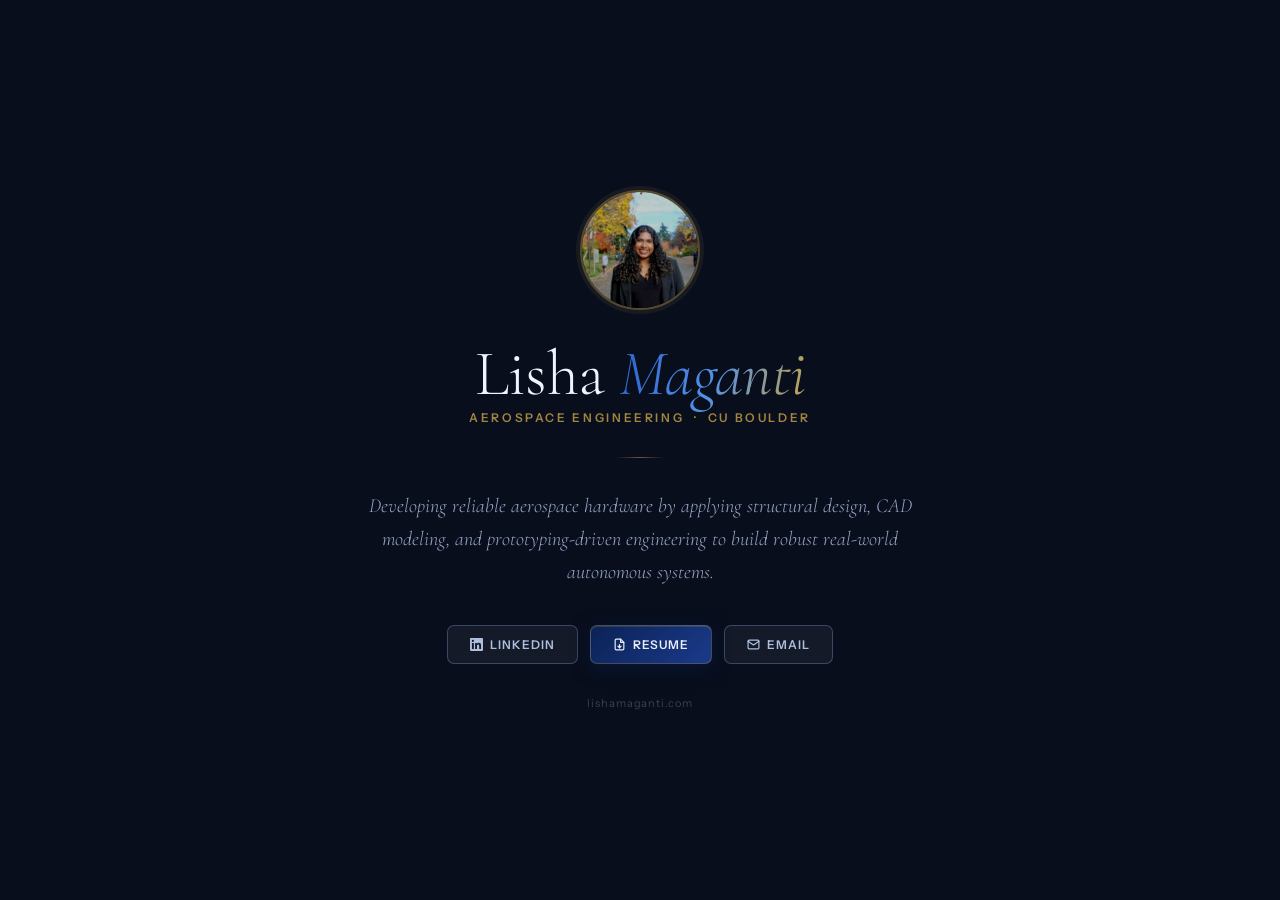
==== commit b8fd5400: "Add files via upload" ====
--- a/index.html
+++ b/index.html
@@ -2,1123 +2,223 @@
 <html lang="en">
 <head>
 <meta charset="UTF-8"/>
-<meta name="viewport" content="width=device-width,initial-scale=1.0,viewport-fit=cover"/>
-<title>Lisha Maganti — Aerospace Engineer</title>
+<meta name="viewport" content="width=device-width,initial-scale=1.0"/>
+<title>Lisha Maganti</title>
 <link rel="preconnect" href="https://fonts.googleapis.com"/>
 <link rel="preconnect" href="https://fonts.gstatic.com" crossorigin/>
-<link href="https://fonts.googleapis.com/css2?family=Cormorant+Garamond:ital,wght@0,300;0,400;0,500;0,600;1,300;1,400;1,500&family=Instrument+Sans:wght@400;500;600&display=swap" rel="stylesheet"/>
+<link href="https://fonts.googleapis.com/css2?family=Cormorant+Garamond:ital,wght@0,300;0,400;1,300;1,400&family=Instrument+Sans:wght@400;500;600&display=swap" rel="stylesheet"/>
 <style>
-:root{
-  --bg:          #08102A;
-  --bg2:         #0E0C2E;
-  --bg3:         #130A24;
-  --ivory:       #F4F1E8;
-  --ivory-dark:  #EAE5D5;
-  --ink:         #0A1428;
-  --ink-light:   #1A2E4A;
-  --muted:       #6A80A8;
-
-  --blue-1: #081838;
-  --blue-2: #0C2256;
-  --blue-3: #1A3A8A;
-  --blue-4: #2A5AAA;
-  --blue-5: #4A80C8;
-
-  --gold-1: #6A4E0A;
-  --gold-2: #B08020;
-  --gold-3: #C8A44A;
-  --gold-4: #E8C84A;
-  --gold-5: #F0DC80;
-
-  --muted-dark: rgba(180,200,240,0.55);
-  --border-gold: rgba(200,164,74,0.28);
-  --border-blue: rgba(74,122,200,0.22);
-
-  --grad-bg:   linear-gradient(145deg, #08102A 0%, #0C0E30 30%, #160B2E 60%, #08101E 100%);
-  --grad-btn:  linear-gradient(135deg, #081838 0%, #0C2256 45%, #1A3A8A 100%);
-  --grad-name: linear-gradient(110deg, #0C2256 0%, #1A5AAA 45%, #C8A44A 78%, #E8C84A 100%);
-  --grad-acc:  linear-gradient(90deg, #0C2256, #1A5AAA, #C8A44A);
-
-  --serif: 'Cormorant Garamond',Georgia,serif;
-  --sans:  'Instrument Sans',system-ui,sans-serif;
-  --ease:  cubic-bezier(0.4,0,0.2,1);
-  --spring: cubic-bezier(0.34,1.56,0.64,1);
-}
-
-*,*::before,*::after{box-sizing:border-box;margin:0;padding:0;}
-html{height:100%;}
-body{
-  font-family:var(--sans);
-  min-height:100vh;
-  background:var(--grad-bg);
-  color:var(--ivory);
-  -webkit-font-smoothing:antialiased;
-  overflow-x:hidden;
-}
-a{color:inherit;text-decoration:none;-webkit-tap-highlight-color:transparent;}
-button{font-family:inherit;cursor:pointer;border:none;background:none;-webkit-tap-highlight-color:transparent;}
-
-/* ── STAR CANVAS ── */
-#space-canvas{
-  position:fixed;inset:0;z-index:1;pointer-events:none;
-}
-
-/* ── NEBULA ORBS ── */
-.nebula{
-  position:fixed;inset:0;z-index:2;pointer-events:none;
-  background:
-    radial-gradient(ellipse 65% 55% at 90%  8%,  rgba(80,50,200,0.28)  0%,transparent 55%),
-    radial-gradient(ellipse 55% 65% at 5%   92%,  rgba(40,20,140,0.22)  0%,transparent 55%),
-    radial-gradient(ellipse 45% 40% at 50%  55%,  rgba(60,30,160,0.12)  0%,transparent 52%),
-    radial-gradient(ellipse 35% 30% at 20%  15%,  rgba(100,60,220,0.14) 0%,transparent 48%),
-    radial-gradient(ellipse 40% 35% at 75%  85%,  rgba(200,164,74,0.11) 0%,transparent 50%);
-  animation:nebula-breathe 10s ease-in-out infinite alternate;
-}
-@keyframes nebula-breathe{0%{opacity:.75;}100%{opacity:1;}}
-
-/* Gold shimmer band */
-.gold-band{
-  position:fixed;z-index:2;pointer-events:none;
-  width:200%;height:1px;left:-50%;
-  background:linear-gradient(90deg,transparent,rgba(200,164,74,0.35) 30%,rgba(232,200,74,0.55) 50%,rgba(200,164,74,0.35) 70%,transparent);
-  animation:band-drift 8s ease-in-out infinite alternate;
-  transform:rotate(-0.6deg);
-}
-@keyframes band-drift{0%{top:28%;}100%{top:46%;}}
-
-/* ── LAUNCH OVERLAY ── */
-#launch-overlay{position:fixed;inset:0;z-index:9999;pointer-events:none;display:none;}
-#launch-canvas{width:100%;height:100%;display:block;}
-
-/* ════════════════════════════════════════
-   HOME PAGE
-════════════════════════════════════════ */
-.page{
-  position:relative;z-index:10;
-  min-height:100vh;min-height:100dvh;
-  display:flex;flex-direction:column;
-}
-
-/* NAV — slim frosted cream bar */
-nav{
-  height:62px;
-  display:flex;align-items:center;justify-content:space-between;
-  padding:0 56px;
-  padding-left:max(56px,env(safe-area-inset-left));
-  padding-right:max(56px,env(safe-area-inset-right));
-  border-bottom:1px solid var(--border-gold);
-  background:rgba(10,16,36,0.70);
-  backdrop-filter:blur(20px);-webkit-backdrop-filter:blur(20px);
-  flex-shrink:0;position:relative;z-index:50;
-}
-/* Gold top line on nav */
-nav::after{
-  content:'';position:absolute;bottom:0;left:0;right:0;height:1px;
-  background:linear-gradient(90deg,transparent,rgba(200,164,74,0.4),rgba(74,122,200,0.3),transparent);
-}
-.nav-wordmark{
-  font-family:var(--serif);font-size:20px;font-weight:500;
-  color:var(--ivory);letter-spacing:0.02em;
-}
-.nav-links{display:flex;align-items:center;gap:32px;}
-.nav-link{
-  font-size:11px;font-weight:600;letter-spacing:0.13em;
-  text-transform:uppercase;color:rgba(240,244,255,0.82);transition:color .2s;
-}
-.nav-link:hover{color:var(--gold-4);}
-.nav-cta{
-  padding:9px 22px;
-  background:var(--grad-btn);
-  color:var(--ivory);border-radius:6px;
-  font-size:11px;font-weight:600;letter-spacing:0.08em;text-transform:uppercase;
-  box-shadow:0 3px 18px rgba(8,24,56,0.5),inset 0 1px 0 rgba(232,200,74,0.22);
-  border:1px solid var(--border-gold);
-  position:relative;overflow:hidden;
-}
-.nav-cta::before{
-  content:'';position:absolute;top:0;left:0;right:0;height:1px;
-  background:linear-gradient(90deg,transparent,rgba(232,200,74,0.6),transparent);
-}
-
-/* Mobile hamburger */
-.hamburger{display:none;flex-direction:column;gap:5px;padding:8px;}
-.hamburger span{display:block;width:22px;height:2px;background:var(--ivory);border-radius:2px;transition:all .25s;}
-.hamburger.open span:nth-child(1){transform:translateY(7px) rotate(45deg);}
-.hamburger.open span:nth-child(2){opacity:0;}
-.hamburger.open span:nth-child(3){transform:translateY(-7px) rotate(-45deg);}
-.nav-drawer{
-  display:none;position:absolute;top:62px;left:0;right:0;
-  background:rgba(8,16,42,0.97);backdrop-filter:blur(20px);
-  border-bottom:1px solid var(--border-gold);
-  padding:16px 24px;flex-direction:column;z-index:60;
-  box-shadow:0 8px 32px rgba(0,0,0,0.4);
-}
-.nav-drawer.open{display:flex;}
-.nav-drawer a{
-  font-size:13px;font-weight:600;letter-spacing:0.1em;text-transform:uppercase;
-  color:rgba(220,235,255,0.85);padding:13px 0;border-bottom:1px solid rgba(200,164,74,0.15);transition:color .2s;
-}
-.nav-drawer a:last-child{border-bottom:none;}
-.nav-drawer a:hover{color:var(--gold-4);}
-
-/* ── HERO ── */
-.hero{
-  flex:1;
-  display:grid;
-  grid-template-columns:1fr 460px;
-  position:relative;z-index:10;
-  min-height:calc(100vh - 62px - 48px);
-  min-height:calc(100dvh - 62px - 48px);
-}
-
-/* LEFT — no background, sits directly on dark gradient */
-.hero-left{
-  display:flex;flex-direction:column;justify-content:center;
-  padding:52px 52px 52px 56px;
-  border-right:1px solid rgba(200,164,74,0.2);
-  position:relative;
-}
-/* Blue-to-gold left edge line */
-.hero-left::before{
-  content:'';position:absolute;left:0;top:15%;bottom:15%;width:2.5px;
-  background:linear-gradient(to bottom,transparent,rgba(13,36,88,.7) 25%,rgba(200,164,74,1) 52%,rgba(13,36,88,.7) 75%,transparent);
-  border-radius:2px;
-}
-
-.eyebrow{display:flex;align-items:center;gap:10px;margin-bottom:16px;}
-.eyebrow-dash{width:32px;height:2px;flex-shrink:0;border-radius:2px;background:linear-gradient(90deg,var(--blue-3),var(--gold-4));}
-.eyebrow-text{
-  font-size:10px;font-weight:600;letter-spacing:0.2em;text-transform:uppercase;
-  background:var(--grad-acc);-webkit-background-clip:text;-webkit-text-fill-color:transparent;background-clip:text;
-}
-
-/* Name — big, on dark bg, fully visible */
-.hero-name-first{
-  font-family:var(--serif);font-size:90px;font-weight:600;
-  line-height:.86;letter-spacing:-.02em;
-  color:var(--ivory);
-  margin-bottom:2px;
-  text-shadow:0 2px 40px rgba(200,164,74,0.12);
-}
-.hero-name-last{
-  font-family:var(--serif);font-size:90px;font-weight:300;font-style:italic;
-  line-height:.86;letter-spacing:-.02em;
-  background:var(--grad-name);
-  -webkit-background-clip:text;-webkit-text-fill-color:transparent;background-clip:text;
-  margin-bottom:18px;
-  filter:drop-shadow(0 2px 20px rgba(200,164,74,0.25));
-}
-.name-underline{
-  width:80px;height:2px;margin-bottom:20px;
-  background:linear-gradient(90deg,var(--gold-3),var(--gold-4),transparent);
-  border-radius:2px;box-shadow:0 0 8px rgba(200,164,74,0.4);
-}
-
-.hero-tagline{
-  font-family:var(--serif);font-size:21px;font-weight:400;font-style:italic;
-  color:rgba(200,220,255,0.8);line-height:1.45;
-  max-width:400px;margin-bottom:10px;
-  padding-left:14px;
-  border-left:2px solid rgba(200,164,74,0.5);
-}
-.hero-context{
-  font-size:12.5px;line-height:1.75;
-  color:rgba(180,200,240,0.6);
-  max-width:390px;margin-bottom:30px;padding-left:16px;
-}
-
-/* BUTTONS */
-.hero-btns{display:flex;flex-direction:column;gap:11px;max-width:340px;}
-.btn-p{
-  display:flex;align-items:center;justify-content:space-between;
-  padding:15px 22px;border-radius:8px;
-  background:var(--grad-btn);color:var(--ivory);
-  font-size:13px;font-weight:600;letter-spacing:.04em;
-  box-shadow:0 6px 28px rgba(8,18,56,0.55),0 2px 8px rgba(8,18,56,0.3),inset 0 1px 0 rgba(232,200,74,0.25);
-  border:1px solid rgba(200,164,74,0.3);
-  position:relative;overflow:hidden;
-  transition:transform .22s var(--spring),box-shadow .25s,filter .25s;
-}
-.btn-p::before{
-  content:'';position:absolute;top:0;left:0;right:0;height:1px;
-  background:linear-gradient(90deg,transparent,rgba(232,200,74,0.7),transparent);
-}
-.btn-p::after{
-  content:'';position:absolute;top:0;left:-80%;width:50%;height:100%;
-  background:linear-gradient(90deg,transparent,rgba(232,200,74,0.10),transparent);
-  animation:btnshine 3.5s ease-in-out infinite;
-}
-@keyframes btnshine{0%{left:-80%;}55%,100%{left:130%;}}
-.btn-p:hover{transform:translateY(-2px) scale(1.01);box-shadow:0 14px 40px rgba(8,18,56,0.65),0 0 0 1px rgba(200,164,74,0.3);filter:brightness(1.08);}
-.btn-arrow{
-  font-size:17px;
-  background:linear-gradient(90deg,var(--ivory),var(--gold-4));
-  -webkit-background-clip:text;-webkit-text-fill-color:transparent;background-clip:text;
-  transition:transform .2s var(--spring);
-}
-.btn-p:hover .btn-arrow{transform:translateX(4px);}
-
-.btn-row{display:flex;gap:10px;}
-.btn-s{
-  flex:1;display:flex;align-items:center;justify-content:center;gap:7px;
-  padding:12px 16px;border-radius:8px;
-  border:1.5px solid rgba(160,190,255,0.45);
-  font-size:11px;font-weight:600;letter-spacing:.09em;text-transform:uppercase;
-  color:#C8DCFF;
-  background:rgba(100,140,255,0.12);
-  backdrop-filter:blur(8px);
-  transition:border-color .2s,color .2s,background .2s,transform .2s var(--spring),box-shadow .2s;
-  box-shadow:0 2px 12px rgba(80,120,255,0.15);
-}
-.btn-s:hover{
-  border-color:var(--gold-4);color:var(--gold-5);
-  background:rgba(200,164,74,0.14);transform:translateY(-2px);
-  box-shadow:0 6px 22px rgba(200,164,74,0.22),0 0 0 1px rgba(200,164,74,0.2);
-}
-
-.creds{display:flex;flex-wrap:wrap;gap:6px;margin-top:16px;padding-left:16px;}
-.cred{
-  font-size:9px;font-weight:700;letter-spacing:.1em;text-transform:uppercase;
-  padding:4px 11px;border-radius:100px;
-  color:rgba(160,190,255,0.8);background:rgba(74,120,200,0.12);
-  border:1px solid rgba(74,120,200,0.25);
-}
-.cred-gold{
-  font-size:9px;font-weight:700;letter-spacing:.1em;text-transform:uppercase;
-  padding:4px 11px;border-radius:100px;
-  color:var(--gold-4);background:rgba(200,164,74,0.12);
-  border:1px solid rgba(200,164,74,0.32);
-}
-
-/* RIGHT — photo */
-.hero-right{
-  position:relative;overflow:hidden;
-  background:linear-gradient(160deg,#0D1B3E,#1A0E3A,#08101E);
-}
-.hero-photo{
-  width:100%;height:100%;object-fit:cover;object-position:center top;display:block;
-  filter:saturate(1.05) contrast(1.04) brightness(1.02);
-}
-.hero-photo-overlay{
-  position:absolute;inset:0;
-  background:
-    linear-gradient(to right, rgba(8,16,42,0.30) 0%,transparent 20%),
-    linear-gradient(to top,   rgba(8,16,42,0.38) 0%,transparent 45%);
-}
-/* Gold scan line */
-.photo-scan{
-  position:absolute;left:0;right:0;height:1.5px;z-index:2;pointer-events:none;
-  background:linear-gradient(90deg,transparent,rgba(200,164,74,0.6),transparent);
-  animation:scanphoto 5s linear infinite;
-}
-@keyframes scanphoto{0%{top:0%;opacity:0;}8%{opacity:1;}92%{opacity:1;}100%{top:100%;opacity:0;}}
-
-/* Orbit rings */
-.orbit{position:absolute;border-radius:50%;pointer-events:none;}
-.orbit-1{width:240px;height:240px;top:-72px;right:-72px;border:1px solid rgba(200,164,74,0.28);animation:ospin 28s linear infinite;}
-.orbit-2{width:160px;height:160px;top:-32px;right:-32px;border:1px solid rgba(74,120,200,0.25);animation:ospin 18s linear infinite reverse;}
-.orbit-3{width:90px;height:90px;top:4px;right:4px;border:1px dashed rgba(200,164,74,0.18);animation:ospin 12s linear infinite;}
-@keyframes ospin{from{transform:rotate(0deg);}to{transform:rotate(360deg);}}
-.odot-gold{position:absolute;top:50%;left:-3px;margin-top:-3px;width:6px;height:6px;border-radius:50%;background:radial-gradient(circle,#F0D060,#C8A030);box-shadow:0 0 10px rgba(240,208,80,1),0 0 20px rgba(200,164,50,0.6);}
-.odot-blue{position:absolute;top:50%;left:-3px;margin-top:-2.5px;width:5px;height:5px;border-radius:50%;background:radial-gradient(circle,#70B0F8,#2868D0);box-shadow:0 0 10px rgba(96,168,248,1),0 0 18px rgba(40,104,208,0.6);}
-
-/* Corner bracket */
-.corner{position:absolute;top:18px;left:18px;width:38px;height:38px;z-index:2;}
-.corner::before{content:'';position:absolute;top:0;left:0;width:100%;height:2px;background:linear-gradient(90deg,var(--gold-3),transparent);}
-.corner::after{content:'';position:absolute;top:0;left:0;width:2px;height:100%;background:linear-gradient(180deg,var(--gold-3),transparent);}
-
-.coord{
-  position:absolute;bottom:18px;right:18px;z-index:3;
-  font-size:7.5px;font-weight:600;letter-spacing:.14em;text-transform:uppercase;
-  color:rgba(200,220,255,0.4);text-align:right;line-height:1.7;
-}
-
-/* Role badge */
-.role-badge{
-  position:absolute;bottom:52px;left:-1px;z-index:3;
-  background:rgba(8,16,42,0.92);
-  backdrop-filter:blur(20px);-webkit-backdrop-filter:blur(20px);
-  border:1px solid var(--border-gold);border-left:none;
-  border-radius:0 8px 8px 0;padding:10px 18px 10px 22px;
-  display:flex;flex-direction:column;gap:2px;
-  box-shadow:4px 4px 24px rgba(0,0,0,0.4),inset 0 0 0 0;
-}
-.role-badge::before{
-  content:'';position:absolute;left:0;top:0;bottom:0;width:2.5px;
-  background:linear-gradient(to bottom,var(--gold-3),var(--blue-3));
-}
-.rb-label{font-size:8px;font-weight:700;letter-spacing:.16em;text-transform:uppercase;color:var(--gold-3);}
-.rb-value{font-size:12px;font-weight:600;color:var(--ivory);}
-.rb-sub{font-size:10px;color:var(--muted-dark);}
-
-/* FOOTER */
-.page-footer{
-  flex-shrink:0;
-  border-top:1px solid var(--border-gold);
-  padding:0 56px;
-  padding-left:max(56px,env(safe-area-inset-left));
-  padding-right:max(56px,env(safe-area-inset-right));
-  padding-bottom:max(0px,env(safe-area-inset-bottom));
-  height:48px;display:flex;align-items:center;justify-content:space-between;
-  background:rgba(8,16,42,0.70);backdrop-filter:blur(16px);
-  position:relative;z-index:10;
-}
-.footer-left{font-size:11px;color:rgba(240,244,255,0.55);}
-.footer-right{display:flex;align-items:center;gap:20px;}
-.footer-link{font-size:11px;color:rgba(240,244,255,0.75);letter-spacing:.08em;text-transform:uppercase;font-weight:500;transition:color .2s;}
-.footer-link:hover{color:var(--gold-4);}
-
-/* ════════════════════════════════════════
-   PROJECTS PAGE
-════════════════════════════════════════ */
-#projects-page{
-  display:none;position:fixed;inset:0;z-index:200;
-  background:var(--grad-bg);
-  overflow-y:auto;-webkit-overflow-scrolling:touch;overscroll-behavior:contain;
-  opacity:0;transition:opacity .35s var(--ease);
-}
-#projects-page.visible{display:block;}
-#projects-page.active{opacity:1;}
-
-.proj-nav{
-  height:62px;display:flex;align-items:center;justify-content:space-between;
-  padding:0 56px;border-bottom:1px solid var(--border-gold);
-  position:sticky;top:0;
-  background:rgba(8,16,42,0.85);backdrop-filter:blur(20px);z-index:10;
-}
-.proj-nav-left{display:flex;align-items:center;gap:16px;}
-.btn-back{
-  display:flex;align-items:center;gap:7px;
-  font-size:11px;font-weight:600;letter-spacing:.1em;text-transform:uppercase;
-  color:rgba(200,220,255,0.9);padding:8px 14px;
-  border:1.5px solid rgba(160,190,255,0.4);border-radius:6px;
-  background:rgba(100,140,255,0.10);transition:all .2s;cursor:pointer;white-space:nowrap;
-  touch-action:manipulation;
-  box-shadow:0 2px 10px rgba(80,120,255,0.12);
-}
-.btn-back:hover{color:var(--gold-4);border-color:var(--gold-3);background:rgba(200,164,74,0.10);}
-.proj-wordmark{font-family:var(--serif);font-size:17px;font-weight:500;color:var(--ivory);}
-
-.proj-content{max-width:1180px;margin:0 auto;padding:52px 56px 100px;}
-.proj-header{margin-bottom:40px;}
-.proj-eyebrow{display:flex;align-items:center;gap:10px;margin-bottom:12px;}
-.proj-eyebrow-dash{width:20px;height:2px;border-radius:2px;background:linear-gradient(90deg,var(--blue-3),var(--gold-4));}
-.proj-eyebrow-text{
-  font-size:11px;font-weight:600;letter-spacing:.2em;text-transform:uppercase;
-  background:var(--grad-acc);-webkit-background-clip:text;-webkit-text-fill-color:transparent;background-clip:text;
-}
-.proj-title{font-family:var(--serif);font-size:clamp(32px,4vw,52px);font-weight:300;line-height:1.05;color:var(--ivory);}
-.proj-title em{font-style:italic;background:var(--grad-name);-webkit-background-clip:text;-webkit-text-fill-color:transparent;background-clip:text;}
-
-/* TABS */
-.tab-bar{
-  display:flex;gap:4px;margin-bottom:32px;
-  background:rgba(255,255,255,0.04);
-  border:1px solid var(--border-gold);
-  border-radius:10px;padding:4px;width:fit-content;
-  box-shadow:0 2px 16px rgba(0,0,0,0.2);
-  max-width:100%;overflow-x:auto;
-}
-.tab-btn{
-  font-size:12px;font-weight:600;letter-spacing:.04em;
-  padding:9px 22px;border-radius:7px;
-  border:none;background:transparent;color:rgba(180,205,255,0.7);
-  cursor:pointer;transition:all .22s var(--ease);white-space:nowrap;
-  touch-action:manipulation;-webkit-user-select:none;user-select:none;
-}
-.tab-btn.active{
-  background:var(--grad-btn);color:var(--ivory);
-  box-shadow:0 3px 14px rgba(8,18,56,0.4),inset 0 1px 0 rgba(232,200,74,0.25);
-  border:1px solid var(--border-gold);
-}
-.tab-btn:not(.active):hover{color:var(--gold-4);background:rgba(200,164,74,0.06);}
-.tab-panel{display:block;}
-.tab-panel.hidden{display:none;}
-
-/* CARDS */
-.proj-grid{display:grid;grid-template-columns:repeat(3,1fr);gap:18px;}
-.proj-card{
-  background:rgba(255,255,255,0.05);
-  border:1px solid rgba(200,164,74,0.18);
-  border-radius:14px;padding:24px 20px;
-  cursor:pointer;
-  transition:background .25s,border-color .25s,transform .25s var(--spring),box-shadow .25s;
-  display:flex;flex-direction:column;gap:11px;
-  position:relative;
-  backdrop-filter:blur(12px);-webkit-backdrop-filter:blur(12px);
-  touch-action:manipulation;-webkit-user-select:none;user-select:none;
-}
-.proj-card:hover{
-  background:rgba(255,255,255,0.09);
-  border-color:rgba(200,164,74,0.45);
-  transform:translateY(-4px);
-  box-shadow:0 16px 48px rgba(0,0,0,0.35),0 0 0 1px rgba(200,164,74,0.2);
-}
-.proj-card.wide{grid-column:span 2;}
-.proj-card::before{
-  content:'';position:absolute;top:0;left:20px;right:20px;height:2px;
-  background:linear-gradient(90deg,var(--blue-3),var(--blue-4),var(--gold-3));
-  border-radius:0 0 2px 2px;opacity:0;transition:opacity .25s;
-}
-.proj-card:hover::before{opacity:1;}
-
-.proj-card-cat{
-  font-size:10px;font-weight:700;letter-spacing:.13em;text-transform:uppercase;
-  background:var(--grad-acc);-webkit-background-clip:text;-webkit-text-fill-color:transparent;background-clip:text;
-}
-.proj-card-img{
-  width:100%;aspect-ratio:16/9;
-  background:linear-gradient(135deg,rgba(30,50,100,0.8),rgba(60,20,100,0.6));
-  border:1px solid rgba(200,164,74,0.18);border-radius:8px;
-  display:flex;align-items:center;justify-content:center;
-  position:relative;overflow:hidden;
-}
-.proj-card-img::before{
-  content:'';position:absolute;inset:0;
-  background-image:linear-gradient(rgba(200,164,74,0.05) 1px,transparent 1px),linear-gradient(90deg,rgba(200,164,74,0.05) 1px,transparent 1px);
-  background-size:22px 22px;
-}
-.proj-card-img img{position:relative;z-index:1;width:100%;height:100%;object-fit:cover;border-radius:7px;}
-.proj-card-img-label{
-  position:relative;z-index:1;
-  font-size:9px;font-weight:600;letter-spacing:.12em;text-transform:uppercase;
-  color:rgba(180,200,255,0.6);background:rgba(8,16,42,0.6);
-  border:1px dashed rgba(200,164,74,0.25);padding:3px 8px;border-radius:4px;
-}
-.proj-card-title{font-family:var(--serif);font-size:19px;font-weight:400;line-height:1.2;color:var(--ivory);}
-.proj-card-desc{font-size:12px;line-height:1.62;color:var(--muted-dark);flex:1;}
-.proj-card-tags{display:flex;flex-wrap:wrap;gap:5px;margin-top:4px;}
-.proj-card-tag{
-  font-size:9px;font-weight:600;letter-spacing:.06em;padding:3px 8px;border-radius:4px;
-  color:rgba(160,190,255,0.8);background:rgba(74,120,200,0.12);border:1px solid rgba(74,120,200,0.22);
-}
-.proj-card-tag.gold{
-  color:var(--gold-4);background:rgba(200,164,74,0.10);border-color:rgba(200,164,74,0.28);
-}
-.proj-card-arrow{
-  position:absolute;top:20px;right:18px;font-size:14px;
-  color:rgba(200,164,74,0.35);transition:color .2s,transform .22s var(--spring);
-}
-.proj-card:hover .proj-card-arrow{color:var(--gold-3);transform:translate(2px,-2px) scale(1.1);}
-
-.badge-pending{
-  display:inline-flex;align-items:center;gap:5px;
-  font-size:9px;font-weight:700;letter-spacing:.14em;text-transform:uppercase;
-  color:var(--gold-3);background:rgba(200,164,74,0.10);
-  border:1px solid rgba(200,164,74,0.30);
-  padding:3px 9px;border-radius:100px;
-}
-.badge-pending::before{
-  content:'';width:5px;height:5px;border-radius:50%;
-  background:var(--gold-3);flex-shrink:0;
-  box-shadow:0 0 6px rgba(200,164,74,0.8);
-  animation:bpulse 1.5s ease-in-out infinite;
-}
-@keyframes bpulse{0%,100%{opacity:1;}50%{opacity:.2;}}
-
-/* ════════════════════════════════════════
-   DETAIL OVERLAY
-════════════════════════════════════════ */
-#detail-overlay{
-  display:none;position:fixed;inset:0;z-index:300;
-  background:var(--grad-bg);
-  overflow-y:auto;-webkit-overflow-scrolling:touch;overscroll-behavior:contain;
-  opacity:0;transition:opacity .35s var(--ease);
-}
-#detail-overlay.visible{display:block;}
-#detail-overlay.active{opacity:1;}
-.detail-nav{
-  height:62px;display:flex;align-items:center;justify-content:space-between;
-  padding:0 56px;border-bottom:1px solid var(--border-gold);
-  position:sticky;top:0;
-  background:rgba(8,16,42,0.85);backdrop-filter:blur(20px);z-index:10;
-}
-.detail-inner{max-width:900px;margin:0 auto;padding:52px 56px 100px;}
-.detail-eyebrow{
-  font-size:11px;font-weight:600;letter-spacing:.18em;text-transform:uppercase;
-  background:var(--grad-acc);-webkit-background-clip:text;-webkit-text-fill-color:transparent;background-clip:text;
-  margin-bottom:10px;
-}
-.detail-title{
-  font-family:var(--serif);font-size:clamp(30px,5vw,56px);
-  font-weight:300;line-height:1.05;color:var(--ivory);margin-bottom:8px;
-}
-.detail-title-under{width:60px;height:2px;margin-bottom:28px;background:linear-gradient(90deg,var(--gold-3),var(--gold-4),transparent);border-radius:2px;box-shadow:0 0 8px rgba(200,164,74,0.4);}
-.detail-hero-img{
-  width:100%;aspect-ratio:16/7;
-  background:linear-gradient(135deg,rgba(20,40,100,0.8),rgba(50,15,90,0.7));
-  border:1px solid var(--border-gold);border-radius:12px;
-  display:flex;flex-direction:column;align-items:center;justify-content:center;gap:12px;
-  margin-bottom:44px;position:relative;overflow:hidden;
-}
-.detail-hero-img::before{content:'';position:absolute;inset:0;background-image:linear-gradient(rgba(200,164,74,0.05) 1px,transparent 1px),linear-gradient(90deg,rgba(200,164,74,0.05) 1px,transparent 1px);background-size:28px 28px;}
-.detail-hero-img::after{content:'';position:absolute;top:0;left:0;right:0;height:2px;background:linear-gradient(90deg,transparent,var(--gold-3),var(--blue-4),var(--gold-3),transparent);}
-.detail-hero-label{position:relative;z-index:1;font-size:10px;font-weight:600;letter-spacing:.14em;text-transform:uppercase;color:rgba(180,200,255,0.6);background:rgba(8,16,42,0.6);border:1px dashed rgba(200,164,74,0.28);padding:6px 14px;border-radius:5px;}
-.detail-hero-img img{position:absolute;inset:0;width:100%;height:100%;object-fit:cover;border-radius:11px;z-index:1;}
-.detail-grid{display:grid;grid-template-columns:1fr 270px;gap:44px;align-items:start;}
-.detail-sec-label{font-size:11px;font-weight:600;letter-spacing:.16em;text-transform:uppercase;background:var(--grad-acc);-webkit-background-clip:text;-webkit-text-fill-color:transparent;background-clip:text;margin-bottom:12px;}
-.detail-body{font-size:14px;line-height:1.8;color:var(--muted-dark);margin-bottom:28px;}
-.writeup-box{background:rgba(255,255,255,0.04);border:1px dashed rgba(200,164,74,0.2);border-radius:10px;padding:24px;margin-bottom:24px;}
-.writeup-label{font-size:10px;font-weight:600;letter-spacing:.14em;text-transform:uppercase;color:rgba(180,200,255,0.5);margin-bottom:12px;display:flex;align-items:center;gap:8px;}
-.writeup-label::before{content:'[ ]';font-family:monospace;color:rgba(200,164,74,0.3);}
-.skel{height:11px;border-radius:3px;background:rgba(255,255,255,0.06);margin-bottom:8px;}
-.skel.f{width:100%;}.skel.w{width:85%;}.skel.m{width:68%;}.skel.s{width:45%;}
-.detail-bullets{list-style:none;display:flex;flex-direction:column;gap:9px;margin-bottom:30px;}
-.detail-bullets li{font-size:13px;color:var(--muted-dark);line-height:1.65;padding-left:16px;position:relative;}
-.detail-bullets li::before{content:'—';position:absolute;left:0;color:rgba(200,164,74,0.6);}
-.detail-tags{display:flex;flex-wrap:wrap;gap:6px;margin-bottom:28px;}
-.detail-tag{font-size:10px;font-weight:600;letter-spacing:.06em;padding:4px 10px;border-radius:5px;color:rgba(160,190,255,0.8);background:rgba(74,120,200,0.12);border:1px solid rgba(74,120,200,0.2);}
-.detail-tag.gold{color:var(--gold-4);background:rgba(200,164,74,0.10);border-color:rgba(200,164,74,0.28);}
-.detail-media{display:grid;grid-template-columns:1fr 1fr;gap:12px;margin-top:8px;}
-.media-ph{aspect-ratio:4/3;background:linear-gradient(135deg,rgba(20,40,100,0.6),rgba(40,15,80,0.5));border:1px dashed rgba(200,164,74,0.2);border-radius:8px;display:flex;align-items:center;justify-content:center;font-size:10px;font-weight:600;letter-spacing:.1em;text-transform:uppercase;color:rgba(180,200,255,0.4);position:relative;overflow:hidden;}
-.media-ph::before{content:'';position:absolute;inset:0;background-image:linear-gradient(rgba(200,164,74,0.04) 1px,transparent 1px),linear-gradient(90deg,rgba(200,164,74,0.04) 1px,transparent 1px);background-size:20px 20px;}
-.media-ph span{position:relative;z-index:1;}
-.media-ph img{position:absolute;inset:0;width:100%;height:100%;object-fit:cover;border-radius:7px;}
-.sidebar{display:flex;flex-direction:column;gap:14px;position:sticky;top:78px;}
-.sidebar-card{
-  background:rgba(255,255,255,0.05);
-  border:1px solid var(--border-gold);
-  border-radius:10px;padding:18px;
-  backdrop-filter:blur(12px);position:relative;overflow:hidden;
-}
-.sidebar-card::before{content:'';position:absolute;top:0;left:0;right:0;height:1.5px;background:linear-gradient(90deg,var(--gold-3),var(--blue-4),transparent);}
-.sidebar-card-title{font-size:10px;font-weight:600;letter-spacing:.16em;text-transform:uppercase;color:rgba(180,200,255,0.4);margin-bottom:12px;}
-.sidebar-item{display:flex;align-items:flex-start;gap:9px;font-size:12px;color:rgba(200,220,255,0.7);padding:5px 0;border-bottom:1px solid rgba(200,164,74,0.08);}
-.sidebar-item:last-child{border-bottom:none;}
-.sdot{width:5px;height:5px;border-radius:50%;background:var(--gold-3);margin-top:4px;flex-shrink:0;box-shadow:0 0 5px rgba(200,164,74,0.6);}
-
-/* ════════════════════════════════════════
-   RESPONSIVE
-════════════════════════════════════════ */
-@media(max-width:1024px){.proj-grid{grid-template-columns:repeat(2,1fr);}.proj-card.wide{grid-column:span 2;}}
-@media(max-width:900px){
-  .hero{grid-template-columns:1fr;min-height:auto;}
-  .hero-left{padding:36px 28px;border-right:none;border-bottom:1px solid var(--border-gold);}
-  .hero-left::before{display:none;}
-  .hero-right{min-height:380px;}
-  nav,.proj-nav,.detail-nav,.page-footer{padding:0 28px;}
-  .proj-content,.detail-inner{padding:40px 28px 80px;}
-}
-@media(max-width:640px){
-  nav{padding:0 20px;}
-  .nav-links{display:none;}
-  .hamburger{display:flex;}
-  .hero-left{padding:28px 20px;}
-  .hero-name-first,.hero-name-last{font-size:clamp(56px,14vw,80px);}
-  .hero-right{min-height:300px;}
-  .proj-nav{padding:0 18px;}
-  .proj-content{padding:28px 18px 80px;}
-  .proj-grid{grid-template-columns:1fr;}
-  .proj-card.wide{grid-column:span 1;}
-  .proj-card{padding:18px 14px;}
-  .tab-bar{width:100%;}
-  .tab-btn{flex:1;text-align:center;padding:9px 10px;font-size:11px;}
-  .detail-nav{padding:0 18px;}
-  .detail-inner{padding:28px 18px 80px;}
-  .detail-grid{grid-template-columns:1fr;}
-  .sidebar{position:static;}
-  .detail-media{grid-template-columns:1fr;}
-  .page-footer{padding:0 20px;padding-bottom:max(8px,env(safe-area-inset-bottom));height:auto;min-height:44px;}
-  .footer-right{display:none;}
-  .hero-btns{max-width:100%;}
-  .btn-s svg{display:none;}
-}
-@media(max-width:380px){
-  .btn-row{flex-direction:column;}
-  .hero-name-first,.hero-name-last{font-size:52px;}
-}
+  *, *::before, *::after { box-sizing: border-box; margin: 0; padding: 0; }
+  html, body { height: 100%; }
+
+  body {
+    font-family: 'Instrument Sans', system-ui, sans-serif;
+    background: #080E1C;
+    color: #E8EDF8;
+    min-height: 100vh;
+    display: flex;
+    align-items: center;
+    justify-content: center;
+    padding: 40px 24px;
+    -webkit-font-smoothing: antialiased;
+  }
+
+  .card {
+    width: 100%;
+    max-width: 680px;
+    display: flex;
+    flex-direction: column;
+    align-items: center;
+    gap: 32px;
+    text-align: center;
+  }
+
+  /* Photo */
+  .photo {
+    width: 120px;
+    height: 120px;
+    border-radius: 50%;
+    object-fit: cover;
+    object-position: center top;
+    border: 2px solid rgba(200, 164, 74, 0.4);
+    box-shadow: 0 0 0 4px rgba(200, 164, 74, 0.08);
+    display: block;
+    flex-shrink: 0;
+  }
+
+  /* Name */
+  .name {
+    font-family: 'Cormorant Garamond', Georgia, serif;
+    font-size: clamp(42px, 8vw, 64px);
+    font-weight: 300;
+    letter-spacing: -0.01em;
+    line-height: 1;
+    color: #F0F4FF;
+  }
+  .name em {
+    font-style: italic;
+    background: linear-gradient(110deg, #2A60CC, #5090E8, #C8A44A);
+    -webkit-background-clip: text;
+    -webkit-text-fill-color: transparent;
+    background-clip: text;
+  }
+
+  /* Title */
+  .title {
+    font-size: 12px;
+    font-weight: 600;
+    letter-spacing: 0.22em;
+    text-transform: uppercase;
+    color: rgba(200, 164, 74, 0.8);
+    margin-top: 4px;
+  }
+
+  /* Divider */
+  .divider {
+    width: 48px;
+    height: 1px;
+    background: linear-gradient(90deg, transparent, rgba(200,164,74,0.5), transparent);
+    margin: 0 auto;
+  }
+
+  /* Mission */
+  .mission {
+    font-family: 'Cormorant Garamond', Georgia, serif;
+    font-size: clamp(16px, 2.5vw, 20px);
+    font-weight: 300;
+    font-style: italic;
+    line-height: 1.65;
+    color: rgba(200, 215, 255, 0.75);
+    max-width: 560px;
+  }
+
+  /* Links */
+  .links {
+    display: flex;
+    flex-wrap: wrap;
+    gap: 12px;
+    justify-content: center;
+    margin-top: 4px;
+  }
+
+  .link {
+    display: inline-flex;
+    align-items: center;
+    gap: 7px;
+    padding: 11px 22px;
+    border-radius: 7px;
+    font-size: 12px;
+    font-weight: 600;
+    letter-spacing: 0.08em;
+    text-transform: uppercase;
+    text-decoration: none;
+    transition: all 0.2s ease;
+    cursor: pointer;
+    border: none;
+    font-family: inherit;
+  }
+
+  .link-primary {
+    background: linear-gradient(135deg, #0C2256, #1A3A8A);
+    color: #E8EDF8;
+    border: 1px solid rgba(200, 164, 74, 0.3);
+    box-shadow: 0 4px 18px rgba(10, 30, 80, 0.5), inset 0 1px 0 rgba(232, 200, 74, 0.15);
+  }
+  .link-primary:hover {
+    filter: brightness(1.15);
+    transform: translateY(-2px);
+    box-shadow: 0 8px 24px rgba(10, 30, 80, 0.6);
+  }
+
+  .link-ghost {
+    background: rgba(255, 255, 255, 0.05);
+    color: rgba(200, 220, 255, 0.85);
+    border: 1.5px solid rgba(160, 190, 255, 0.28);
+  }
+  .link-ghost:hover {
+    background: rgba(200, 164, 74, 0.10);
+    border-color: rgba(200, 164, 74, 0.45);
+    color: #E8C84A;
+    transform: translateY(-2px);
+  }
+
+  /* Footer note */
+  .footer-note {
+    font-size: 11px;
+    color: rgba(200, 215, 255, 0.25);
+    letter-spacing: 0.08em;
+  }
+
+  @media (max-width: 480px) {
+    .links { flex-direction: column; align-items: stretch; }
+    .link { justify-content: center; }
+  }
 </style>
 </head>
 <body>
-
-<canvas id="space-canvas"></canvas>
-<div class="nebula"></div>
-<div class="gold-band"></div>
-<div id="launch-overlay"><canvas id="launch-canvas"></canvas></div>
-
-<!-- ════ HOME ════ -->
-<div class="page" id="home-page">
-  <nav>
-    <div class="nav-wordmark">Lisha Maganti</div>
-    <div class="nav-links">
-      <a href="mailto:lishamaganti207@gmail.com" class="nav-link">Contact</a>
-      <a href="https://www.linkedin.com/in/lisha-maganti" target="_blank" class="nav-link">LinkedIn</a>
-      <a href="#" onclick="downloadResume();return false;" class="nav-cta">Resume ↓</a>
-    </div>
-    <button class="hamburger" id="hamburger" onclick="toggleNav()"><span></span><span></span><span></span></button>
-    <div class="nav-drawer" id="nav-drawer">
-      <a href="mailto:lishamaganti207@gmail.com">Email</a>
-      <a href="https://www.linkedin.com/in/lisha-maganti" target="_blank">LinkedIn</a>
-      <a href="#" onclick="downloadResume();toggleNav();return false;">Resume</a>
-    </div>
-  </nav>
-
-  <div class="hero">
-    <div class="hero-left">
-      <div class="eyebrow"><div class="eyebrow-dash"></div><span class="eyebrow-text">Aerospace Engineering · CU Boulder</span></div>
-      <div class="hero-name-first">Lisha</div>
-      <div class="hero-name-last">Maganti</div>
-      <div class="name-underline"></div>
-      <div class="hero-tagline">Building the future of<br>autonomous flight systems.</div>
-      <p class="hero-context">Aerospace Engineering at CU Boulder. Blending control theory, robotics, and flight software to map the next generation of uncrewed systems.</p>
-      <div class="hero-btns">
-        <button class="btn-p" onclick="launchTransition(openProjects)">See my projects<span class="btn-arrow">→</span></button>
-        <div class="btn-row">
-          <a href="https://www.linkedin.com/in/lisha-maganti" target="_blank" class="btn-s">
-            <svg width="12" height="12" viewBox="0 0 24 24" fill="currentColor"><path d="M20.447 20.452h-3.554v-5.569c0-1.328-.027-3.037-1.852-3.037-1.853 0-2.136 1.445-2.136 2.939v5.667H9.351V9h3.414v1.561h.046c.477-.9 1.637-1.85 3.37-1.85 3.601 0 4.267 2.37 4.267 5.455v6.286zM5.337 7.433a2.062 2.062 0 0 1-2.063-2.065 2.064 2.064 0 1 1 2.063 2.065zm1.782 13.019H3.555V9h3.564v11.452zM22.225 0H1.771C.792 0 0 .774 0 1.729v20.542C0 23.227.792 24 1.771 24h20.451C23.2 24 24 23.227 24 22.271V1.729C24 .774 23.2 0 22.222 0h.003z"/></svg>
-            LinkedIn
-          </a>
-          <a href="#" onclick="downloadResume();return false;" class="btn-s">
-            <svg width="12" height="12" viewBox="0 0 24 24" fill="none" stroke="currentColor" stroke-width="2" stroke-linecap="round" stroke-linejoin="round"><path d="M14 2H6a2 2 0 0 0-2 2v16a2 2 0 0 0 2 2h12a2 2 0 0 0 2-2V8z"/><polyline points="14,2 14,8 20,8"/><line x1="12" y1="18" x2="12" y2="12"/><polyline points="9,15 12,18 15,15"/></svg>
-            Resume
-          </a>
-        </div>
-      </div>
-      <div class="creds">
-        <span class="cred">BOLD Scholar</span>
-        <span class="cred">Chancellor Scholar</span>
-        <span class="cred-gold">✦ Vantor Intern</span>
-        <span class="cred-gold">✦ CU Boulder '28</span>
-      </div>
-    </div>
-
-    <div class="hero-right">
-      <img class="hero-photo" src="[data-uri]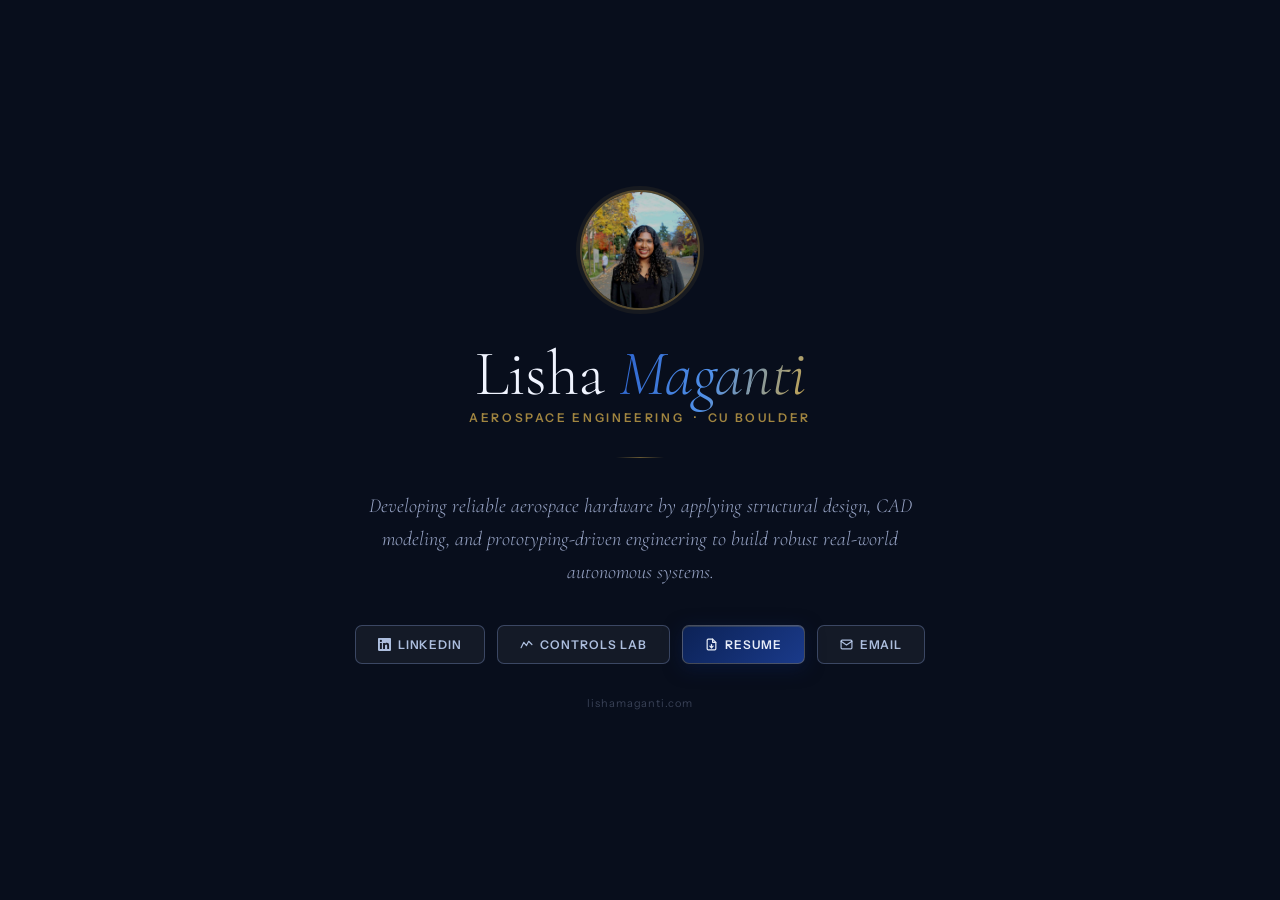
